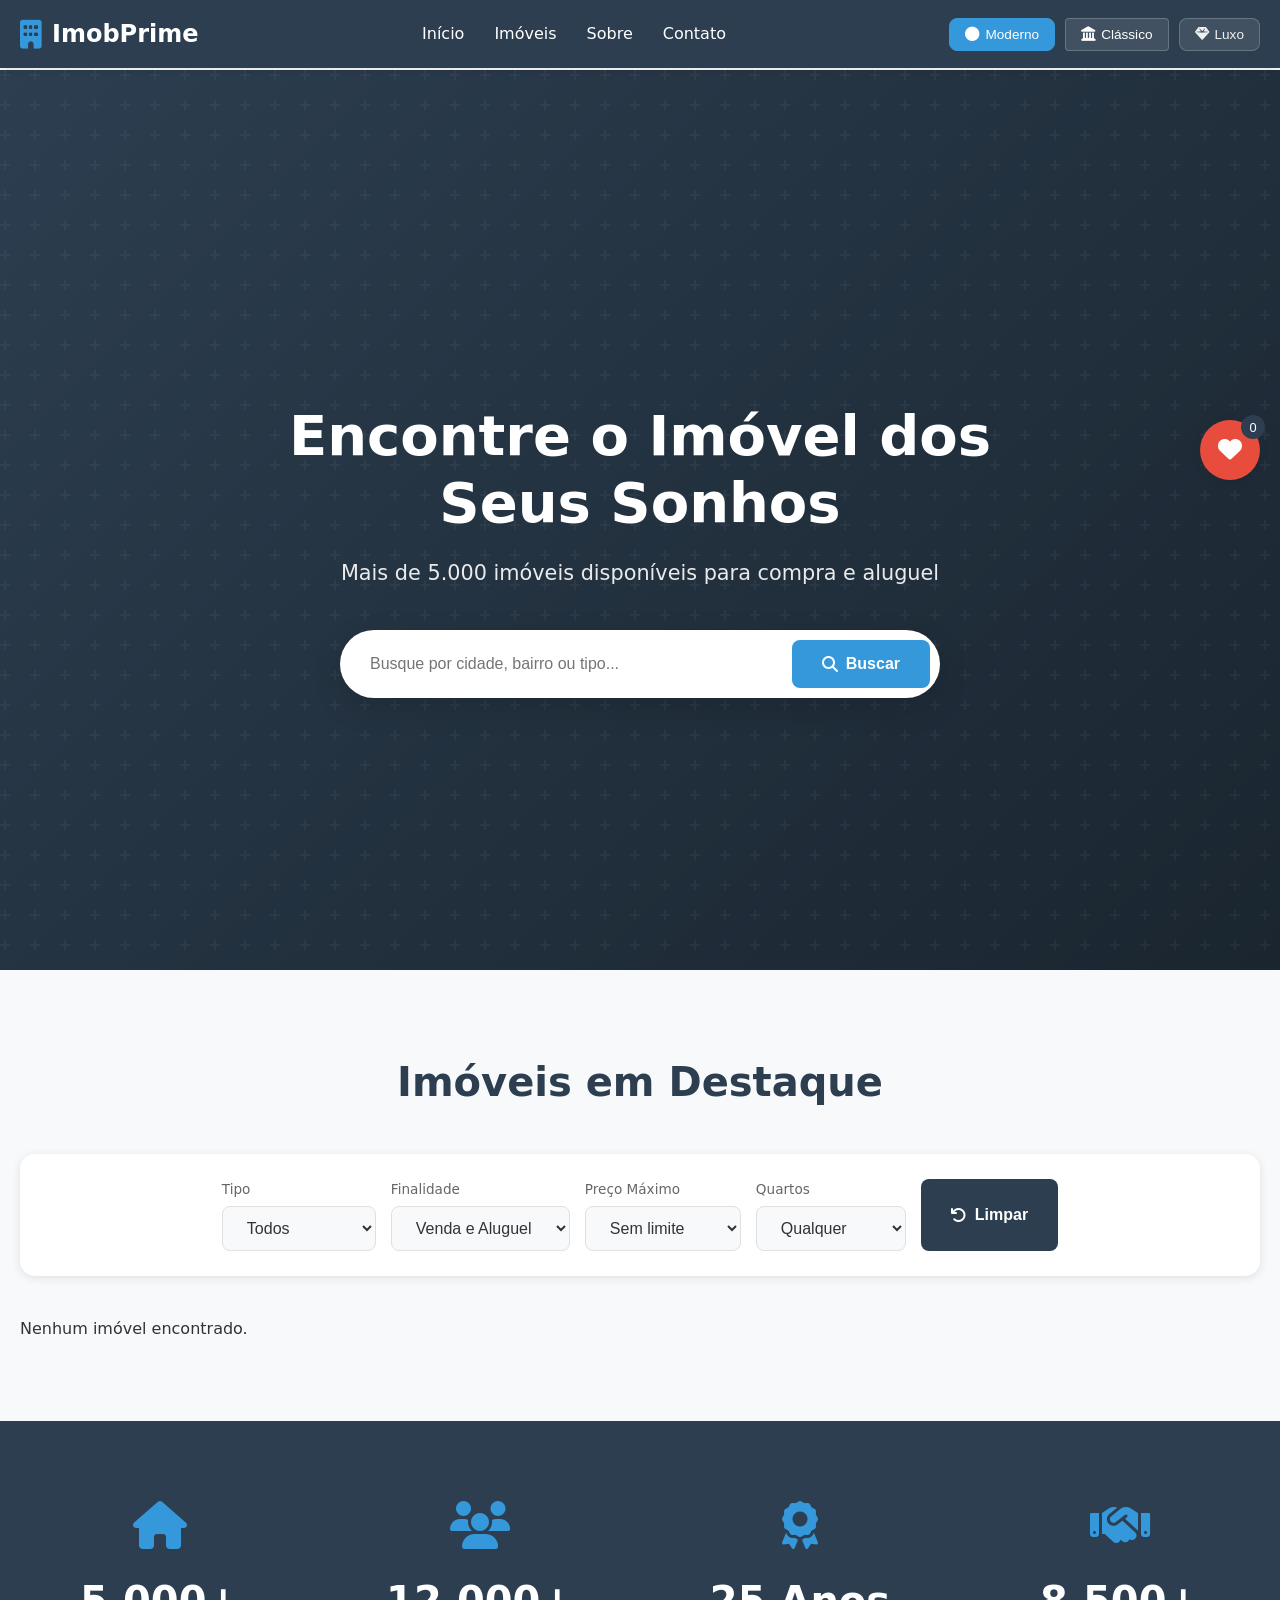
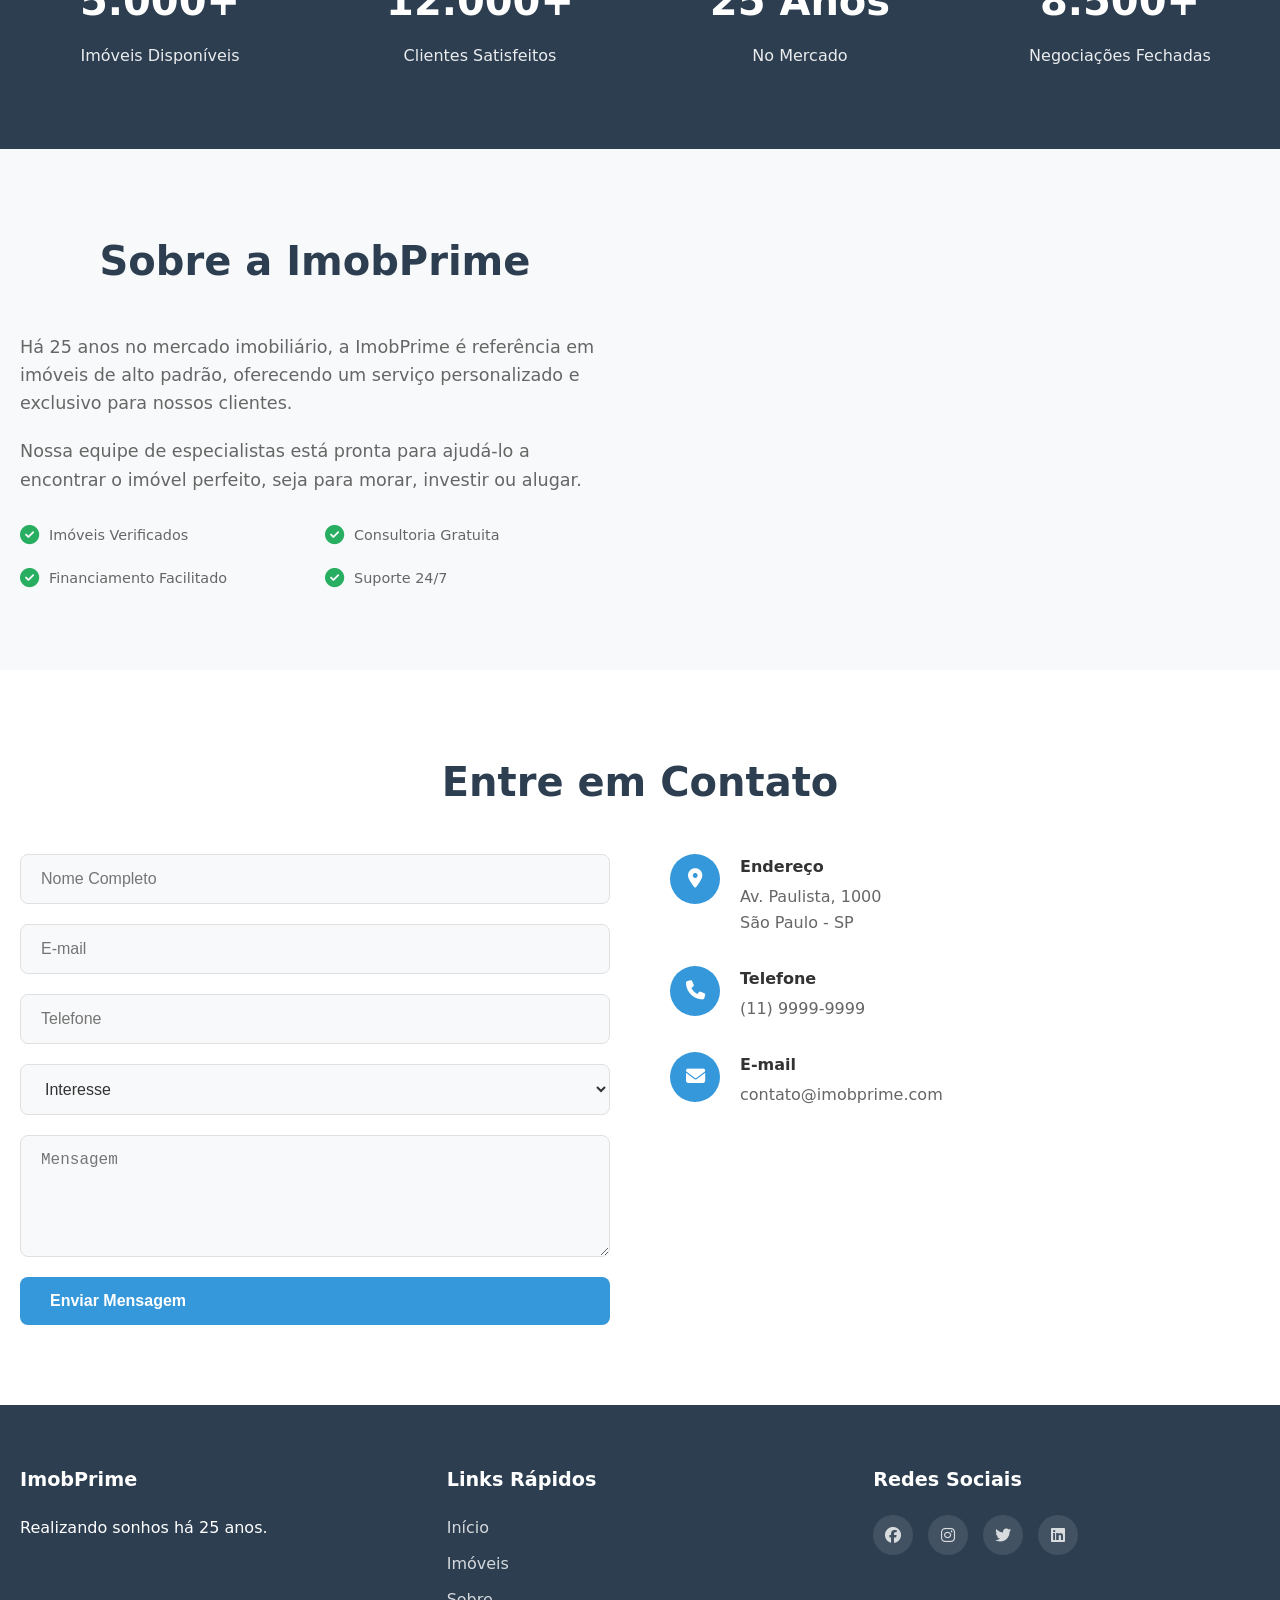
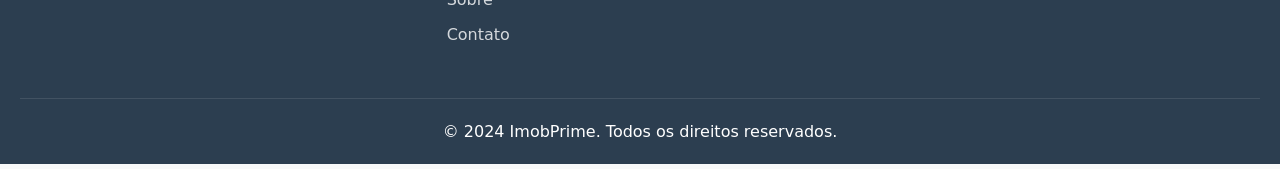
==== index.html @ 9fe20694 "Site imobiliário completo - 3 temas, filtros, favoritos, comparação" ====
<!DOCTYPE html>
<html lang="pt-BR" data-theme="modern">
<head>
    <meta charset="UTF-8">
    <meta name="viewport" content="width=device-width, initial-scale=1.0">
    <title>ImobPrime - Imóveis de Alto Padrão</title>
    <link rel="stylesheet" href="css/styles.css">
<link rel="stylesheet" href="css/themes.css">
    <link href="https://cdnjs.cloudflare.com/ajax/libs/font-awesome/6.4.0/css/all.min.css" rel="stylesheet">
</head>
<body>
    <header class="header">
        <div class="container header-content">
            <a href="#" class="logo">
                <i class="fas fa-building"></i>
                <span>ImobPrime</span>
            </a>
            <nav class="nav-menu">
                <a href="#home">Início</a>
                <a href="#imoveis">Imóveis</a>
                <a href="#sobre">Sobre</a>
                <a href="#contato">Contato</a>
            </nav>
            <div class="theme-switcher">
                <button class="theme-btn" data-theme="modern" title="Moderno">
                    <i class="fas fa-circle"></i> Moderno
                </button>
                <button class="theme-btn" data-theme="classic" title="Clássico">
                    <i class="fas fa-landmark"></i> Clássico
                </button>
                <button class="theme-btn" data-theme="luxury" title="Luxo">
                    <i class="fas fa-gem"></i> Luxo
                </button>
            </div>
        </div>
    </header>

    <section class="hero" id="home">
        <div class="hero-overlay"></div>
        <div class="hero-content">
            <h1 class="hero-title">Encontre o Imóvel dos Seus Sonhos</h1>
            <p class="hero-subtitle">Mais de 5.000 imóveis disponíveis para compra e aluguel</p>
            <div class="search-box">
                <input type="text" id="searchInput" placeholder="Busque por cidade, bairro ou tipo...">
                <button class="btn btn-primary" id="searchBtn">
                    <i class="fas fa-search"></i> Buscar
                </button>
            </div>
        </div>
    </section>

    <section class="filters" id="imoveis">
        <div class="container">
            <h2 class="section-title">Imóveis em Destaque</h2>
            <div class="filter-bar">
                <div class="filter-group">
                    <label>Tipo</label>
                    <select id="filterType">
                        <option value="all">Todos</option>
                        <option value="apartamento">Apartamento</option>
                        <option value="casa">Casa</option>
                        <option value="terreno">Terreno</option>
                        <option value="comercial">Comercial</option>
                    </select>
                </div>
                <div class="filter-group">
                    <label>Finalidade</label>
                    <select id="filterPurpose">
                        <option value="all">Venda e Aluguel</option>
                        <option value="venda">Venda</option>
                        <option value="aluguel">Aluguel</option>
                    </select>
                </div>
                <div class="filter-group">
                    <label>Preço Máximo</label>
                    <select id="filterPrice">
                        <option value="all">Sem limite</option>
                        <option value="500000">R$ 500 mil</option>
                        <option value="1000000">R$ 1 milhão</option>
                        <option value="2000000">R$ 2 milhões</option>
                        <option value="5000000">R$ 5 milhões</option>
                    </select>
                </div>
                <div class="filter-group">
                    <label>Quartos</label>
                    <select id="filterRooms">
                        <option value="all">Qualquer</option>
                        <option value="1">1+</option>
                        <option value="2">2+</option>
                        <option value="3">3+</option>
                        <option value="4">4+</option>
                    </select>
                </div>
                <button class="btn btn-secondary" id="resetFilters">
                    <i class="fas fa-undo"></i> Limpar
                </button>
            </div>

            <div class="property-grid" id="propertyGrid">
            </div>
        </div>
    </section>

    <section class="stats">
        <div class="container">
            <div class="stats-grid">
                <div class="stat-item">
                    <i class="fas fa-home"></i>
                    <h3>5.000+</h3>
                    <p>Imóveis Disponíveis</p>
                </div>
                <div class="stat-item">
                    <i class="fas fa-users"></i>
                    <h3>12.000+</h3>
                    <p>Clientes Satisfeitos</p>
                </div>
                <div class="stat-item">
                    <i class="fas fa-award"></i>
                    <h3>25 Anos</h3>
                    <p>No Mercado</p>
                </div>
                <div class="stat-item">
                    <i class="fas fa-handshake"></i>
                    <h3>8.500+</h3>
                    <p>Negociações Fechadas</p>
                </div>
            </div>
        </div>
    </section>

    <section class="about" id="sobre">
        <div class="container about-content">
            <div class="about-text">
                <h2 class="section-title">Sobre a ImobPrime</h2>
                <p>Há 25 anos no mercado imobiliário, a ImobPrime é referência em imóveis de alto padrão, oferecendo um serviço personalizado e exclusivo para nossos clientes.</p>
                <p>Nossa equipe de especialistas está pronta para ajudá-lo a encontrar o imóvel perfeito, seja para morar, investir ou alugar.</p>
                <div class="features">
                    <div class="feature">
                        <i class="fas fa-check-circle"></i>
                        <span>Imóveis Verificados</span>
                    </div>
                    <div class="feature">
                        <i class="fas fa-check-circle"></i>
                        <span>Consultoria Gratuita</span>
                    </div>
                    <div class="feature">
                        <i class="fas fa-check-circle"></i>
                        <span>Financiamento Facilitado</span>
                    </div>
                    <div class="feature">
                        <i class="fas fa-check-circle"></i>
                        <span>Suporte 24/7</span>
                    </div>
                </div>
            </div>
        </div>
    </section>

    <section class="contact" id="contato">
        <div class="container">
            <h2 class="section-title">Entre em Contato</h2>
            <div class="contact-grid">
                <form class="contact-form" id="contactForm">
                    <input type="text" placeholder="Nome Completo" required>
                    <input type="email" placeholder="E-mail" required>
                    <input type="tel" placeholder="Telefone" required>
                    <select required>
                        <option value="">Interesse</option>
                        <option value="comprar">Comprar</option>
                        <option value="alugar">Alugar</option>
                        <option value="vender">Vender</option>
                    </select>
                    <textarea placeholder="Mensagem" rows="5" required></textarea>
                    <button type="submit" class="btn btn-primary">Enviar Mensagem</button>
                </form>
                <div class="contact-info">
                    <div class="info-item">
                        <i class="fas fa-map-marker-alt"></i>
                        <div>
                            <h4>Endereço</h4>
                            <p>Av. Paulista, 1000<br>São Paulo - SP</p>
                        </div>
                    </div>
                    <div class="info-item">
                        <i class="fas fa-phone"></i>
                        <div>
                            <h4>Telefone</h4>
                            <p>(11) 9999-9999</p>
                        </div>
                    </div>
                    <div class="info-item">
                        <i class="fas fa-envelope"></i>
                        <div>
                            <h4>E-mail</h4>
                            <p>contato@imobprime.com</p>
                        </div>
                    </div>
                </div>
            </div>
        </div>
    </section>

    <footer class="footer">
        <div class="container">
            <div class="footer-grid">
                <div>
                    <h4>ImobPrime</h4>
                    <p>Realizando sonhos há 25 anos.</p>
                </div>
                <div>
                    <h4>Links Rápidos</h4>
                    <a href="#home">Início</a>
                    <a href="#imoveis">Imóveis</a>
                    <a href="#sobre">Sobre</a>
                    <a href="#contato">Contato</a>
                </div>
                <div>
                    <h4>Redes Sociais</h4>
                    <div class="social-icons">
                        <a href="#"><i class="fab fa-facebook"></i></a>
                        <a href="#"><i class="fab fa-instagram"></i></a>
                        <a href="#"><i class="fab fa-twitter"></i></a>
                        <a href="#"><i class="fab fa-linkedin"></i></a>
                    </div>
                </div>
            </div>
            <div class="footer-bottom">
                <p>&copy; 2024 ImobPrime. Todos os direitos reservados.</p>
            </div>
        </div>
    </footer>

    <div class="modal" id="propertyModal">
        <div class="modal-content">
            <span class="modal-close">&times;</span>
            <div class="modal-body" id="modalBody">
            </div>
        </div>
    </div>

    <div class="favorites-panel" id="favoritesPanel">
        <button class="favorites-toggle" id="favoritesToggle">
            <i class="fas fa-heart"></i>
            <span class="favorites-count" id="favoritesCount">0</span>
        </button>
        <div class="favorites-list" id="favoritesList"></div>
    </div>

    <button class="compare-btn" id="compareBtn">
        <i class="fas fa-balance-scale"></i>
        Comparar (<span id="compareCount">0</span>)
    </button>

<script src="js/main.js"></script>
</body>
</html>
---- css/styles.css ----
:root {
    --primary: #2c3e50;
    --primary-light: #34495e;
    --primary-dark: #1a252f;
    --secondary: #3498db;
    --secondary-light: #5dade2;
    --accent: #e74c3c;
    --success: #27ae60;
    --warning: #f39c12;
    --text: #333;
    --text-light: #666;
    --text-white: #fff;
    --bg: #f8f9fa;
    --bg-card: #fff;
    --bg-header: #2c3e50;
    --shadow: 0 2px 10px rgba(0,0,0,0.1);
    --shadow-hover: 0 10px 30px rgba(0,0,0,0.15);
    --radius: 8px;
    --radius-lg: 15px;
    --font-main: 'Segoe UI', system-ui, sans-serif;
    --font-heading: 'Georgia', serif;
    --border: 1px solid #e0e0e0;
    --transition: all 0.3s ease;
}

[data-theme="modern"] {
    --primary: #2c3e50;
    --secondary: #3498db;
    --accent: #e74c3c;
    --bg: #f8f9fa;
    --bg-card: #fff;
    --bg-header: #2c3e50;
    --font-main: 'Segoe UI', system-ui, sans-serif;
    --shadow: 0 2px 10px rgba(0,0,0,0.1);
}

[data-theme="classic"] {
    --primary: #8b4513;
    --primary-light: #a0522d;
    --primary-dark: #5c2e0a;
    --secondary: #daa520;
    --secondary-light: #f4d03f;
    --accent: #228b22;
    --bg: #faf8f5;
    --bg-card: #fffef9;
    --bg-header: linear-gradient(135deg, #5c2e0a 0%, #8b4513 50%, #a0522d 100%);
    --font-heading: 'Playfair Display', Georgia, serif;
    --font-main: 'Lora', serif;
    --shadow: 0 4px 15px rgba(139, 69, 19, 0.15);
    --radius: 4px;
}

[data-theme="luxury"] {
    --primary: #1a1a2e;
    --primary-light: #16213e;
    --primary-dark: #0f0f1a;
    --secondary: #c9a227;
    --secondary-light: #d4af37;
    --accent: #e94560;
    --success: #00d9ff;
    --bg: #0a0a0f;
    --bg-card: linear-gradient(145deg, #1a1a2e 0%, #16213e 100%);
    --bg-header: linear-gradient(135deg, #0f0f1a 0%, #1a1a2e 100%);
    --font-main: 'Montserrat', sans-serif;
    --shadow: 0 10px 40px rgba(201, 162, 39, 0.1);
    --shadow-hover: 0 20px 60px rgba(201, 162, 39, 0.2);
    --border: 1px solid rgba(201, 162, 39, 0.2);
}

*, *::before, *::after {
    margin: 0;
    padding: 0;
    box-sizing: border-box;
}

body {
    font-family: var(--font-main);
    background: var(--bg);
    color: var(--text);
    line-height: 1.6;
}

.container {
    max-width: 1400px;
    margin: 0 auto;
    padding: 0 20px;
}

.header {
    background: var(--bg-header);
    padding: 15px 0;
    position: fixed;
    width: 100%;
    top: 0;
    z-index: 1000;
    box-shadow: var(--shadow);
}

[data-theme="modern"] .header {
    background: var(--bg-header);
}

[data-theme="classic"] .header {
    background: var(--bg-header);
}

[data-theme="luxury"] .header {
    background: var(--bg-header);
    border-bottom: 1px solid rgba(201, 162, 39, 0.3);
}

.header-content {
    display: flex;
    justify-content: space-between;
    align-items: center;
    flex-wrap: wrap;
    gap: 15px;
}

.logo {
    display: flex;
    align-items: center;
    gap: 10px;
    font-size: 1.5rem;
    font-weight: 700;
    color: var(--text-white);
    text-decoration: none;
}

.logo i {
    font-size: 1.8rem;
    color: var(--secondary);
}

.nav-menu {
    display: flex;
    gap: 30px;
}

.nav-menu a {
    color: var(--text-white);
    text-decoration: none;
    font-weight: 500;
    transition: var(--transition);
    position: relative;
}

.nav-menu a:hover {
    color: var(--secondary);
}

.nav-menu a::after {
    content: '';
    position: absolute;
    bottom: -5px;
    left: 0;
    width: 0;
    height: 2px;
    background: var(--secondary);
    transition: var(--transition);
}

.nav-menu a:hover::after {
    width: 100%;
}

.theme-switcher {
    display: flex;
    gap: 10px;
}

.theme-btn {
    background: rgba(255,255,255,0.1);
    border: 1px solid rgba(255,255,255,0.2);
    color: var(--text-white);
    padding: 8px 15px;
    border-radius: var(--radius);
    cursor: pointer;
    font-size: 0.85rem;
    transition: var(--transition);
    display: flex;
    align-items: center;
    gap: 6px;
}

.theme-btn:hover,
.theme-btn.active {
    background: var(--secondary);
    border-color: var(--secondary);
}

.theme-btn i {
    font-size: 0.9rem;
}

.hero {
    min-height: 100vh;
    background: linear-gradient(135deg, var(--primary) 0%, var(--primary-dark) 100%);
    display: flex;
    align-items: center;
    justify-content: center;
    position: relative;
    padding: 120px 20px 60px;
    margin-top: 70px;
}

[data-theme="modern"] .hero {
    background: linear-gradient(135deg, #2c3e50 0%, #1a252f 100%);
}

[data-theme="classic"] .hero {
    background: linear-gradient(135deg, #5c2e0a 0%, #3d1f07 100%);
}

[data-theme="luxury"] .hero {
    background: linear-gradient(135deg, #0f0f1a 0%, #1a1a2e 50%, #16213e 100%);
    border-bottom: 1px solid rgba(201, 162, 39, 0.2);
}

.hero-overlay {
    position: absolute;
    top: 0;
    left: 0;
    width: 100%;
    height: 100%;
    opacity: 0.1;
    background-image: url("data:image/svg+xml,%3Csvg width='60' height='60' viewBox='0 0 60 60' xmlns='http://www.w3.org/2000/svg'%3E%3Cg fill='none' fill-rule='evenodd'%3E%3Cg fill='%23ffffff' fill-opacity='0.4'%3E%3Cpath d='M36 34v-4h-2v4h-4v2h4v4h2v-4h4v-2h-4zm0-30V0h-2v4h-4v2h4v4h2V6h4V4h-4zM6 34v-4H4v4H0v2h4v4h2v-4h4v-2H6zM6 4V0H4v4H0v2h4v4h2V6h4V4H6z'/%3E%3C/g%3E%3C/g%3E%3C/svg%3E");
}

.hero-content {
    text-align: center;
    position: relative;
    z-index: 1;
    max-width: 800px;
}

.hero-title {
    font-size: 3.5rem;
    font-weight: 700;
    color: var(--text-white);
    margin-bottom: 20px;
    line-height: 1.2;
}

.hero-subtitle {
    font-size: 1.3rem;
    color: rgba(255,255,255,0.9);
    margin-bottom: 40px;
}

.search-box {
    display: flex;
    gap: 10px;
    max-width: 600px;
    margin: 0 auto;
    background: var(--bg-card);
    padding: 10px;
    border-radius: 50px;
    box-shadow: var(--shadow-hover);
}

.search-box input {
    flex: 1;
    border: none;
    padding: 15px 20px;
    font-size: 1rem;
    border-radius: 50px;
    background: transparent;
    color: var(--text);
}

.search-box input:focus {
    outline: none;
}

.btn {
    padding: 15px 30px;
    border: none;
    border-radius: var(--radius);
    font-size: 1rem;
    font-weight: 600;
    cursor: pointer;
    transition: var(--transition);
    display: inline-flex;
    align-items: center;
    gap: 8px;
}

.btn-primary {
    background: var(--secondary);
    color: var(--text-white);
}

.btn-primary:hover {
    background: var(--secondary-light);
    transform: translateY(-2px);
}

.btn-secondary {
    background: var(--primary);
    color: var(--text-white);
}

.btn-secondary:hover {
    background: var(--primary-light);
}

.btn-favorite {
    background: rgba(0,0,0,0.3);
    color: white;
    border: none;
    padding: 10px;
    border-radius: 50%;
    cursor: pointer;
    transition: var(--transition);
}

.btn-favorite:hover {
    background: var(--accent);
}

.btn-favorite.active {
    background: var(--accent);
}

.filters {
    padding: 80px 0;
}

.section-title {
    font-size: 2.5rem;
    text-align: center;
    margin-bottom: 40px;
    color: var(--primary);
}

.filter-bar {
    display: flex;
    gap: 15px;
    flex-wrap: wrap;
    justify-content: center;
    margin-bottom: 40px;
    padding: 25px;
    background: var(--bg-card);
    border-radius: var(--radius-lg);
    box-shadow: var(--shadow);
}

.filter-group {
    display: flex;
    flex-direction: column;
    gap: 5px;
}

.filter-group label {
    font-size: 0.85rem;
    color: var(--text-light);
    font-weight: 500;
}

.filter-group select {
    padding: 12px 20px;
    border: var(--border);
    border-radius: var(--radius);
    font-size: 1rem;
    background: var(--bg);
    color: var(--text);
    cursor: pointer;
    min-width: 150px;
}

.filter-group select:focus {
    outline: none;
    border-color: var(--secondary);
}

.property-grid {
    display: grid;
    grid-template-columns: repeat(auto-fill, minmax(350px, 1fr));
    gap: 30px;
}

.property-card {
    background: var(--bg-card);
    border-radius: var(--radius-lg);
    overflow: hidden;
    box-shadow: var(--shadow);
    transition: var(--transition);
    cursor: pointer;
    position: relative;
}

.property-card:hover {
    transform: translateY(-5px);
    box-shadow: var(--shadow-hover);
}

.property-image {
    position: relative;
    height: 250px;
    overflow: hidden;
}

.property-image img {
    width: 100%;
    height: 100%;
    object-fit: cover;
    transition: var(--transition);
}

.property-card:hover .property-image img {
    transform: scale(1.1);
}

.property-badge {
    position: absolute;
    top: 15px;
    left: 15px;
    padding: 5px 15px;
    border-radius: 20px;
    font-size: 0.8rem;
    font-weight: 600;
    color: white;
}

.badge-sale {
    background: var(--success);
}

.badge-rent {
    background: var(--warning);
}

.badge-featured {
    background: var(--accent);
}

.property-actions {
    position: absolute;
    top: 15px;
    right: 15px;
    display: flex;
    gap: 10px;
}

.property-actions button {
    width: 40px;
    height: 40px;
    border-radius: 50%;
    border: none;
    background: rgba(255,255,255,0.9);
    color: var(--text);
    cursor: pointer;
    transition: var(--transition);
    display: flex;
    align-items: center;
    justify-content: center;
}

.property-actions button:hover {
    background: var(--secondary);
    color: white;
}

.property-actions button.favorited {
    background: var(--accent);
    color: white;
}

.property-actions button.comparing {
    background: var(--secondary);
    color: white;
}

.property-info {
    padding: 20px;
}

.property-price {
    font-size: 1.5rem;
    font-weight: 700;
    color: var(--secondary);
    margin-bottom: 10px;
}

.property-price small {
    font-size: 0.9rem;
    color: var(--text-light);
    font-weight: 400;
}

.property-title {
    font-size: 1.2rem;
    margin-bottom: 10px;
    color: var(--text);
}

.property-location {
    display: flex;
    align-items: center;
    gap: 8px;
    color: var(--text-light);
    font-size: 0.95rem;
    margin-bottom: 15px;
}

.property-location i {
    color: var(--accent);
}

.property-features {
    display: flex;
    gap: 20px;
    padding-top: 15px;
    border-top: var(--border);
}

.feature {
    display: flex;
    align-items: center;
    gap: 5px;
    font-size: 0.9rem;
    color: var(--text-light);
}

.feature i {
    color: var(--secondary);
}

.stats {
    padding: 80px 0;
    background: var(--primary);
    color: white;
}

[data-theme="luxury"] .stats {
    background: linear-gradient(135deg, #0f0f1a 0%, #1a1a2e 100%);
    border-top: 1px solid rgba(201, 162, 39, 0.2);
    border-bottom: 1px solid rgba(201, 162, 39, 0.2);
}

.stats-grid {
    display: grid;
    grid-template-columns: repeat(auto-fit, minmax(200px, 1fr));
    gap: 40px;
    text-align: center;
}

.stat-item i {
    font-size: 3rem;
    margin-bottom: 20px;
    color: var(--secondary);
}

.stat-item h3 {
    font-size: 2.5rem;
    margin-bottom: 10px;
}

.stat-item p {
    font-size: 1rem;
    opacity: 0.9;
}

.about {
    padding: 80px 0;
}

.about-content {
    display: grid;
    grid-template-columns: 1fr 1fr;
    gap: 60px;
    align-items: center;
}

.about-text p {
    margin-bottom: 20px;
    color: var(--text-light);
    font-size: 1.1rem;
}

.features {
    display: grid;
    grid-template-columns: 1fr 1fr;
    gap: 20px;
    margin-top: 30px;
}

.feature {
    display: flex;
    align-items: center;
    gap: 10px;
}

.feature i {
    color: var(--success);
    font-size: 1.2rem;
}

.contact {
    padding: 80px 0;
    background: var(--bg-card);
}

.contact-grid {
    display: grid;
    grid-template-columns: 1fr 1fr;
    gap: 60px;
}

.contact-form {
    display: flex;
    flex-direction: column;
    gap: 20px;
}

.contact-form input,
.contact-form select,
.contact-form textarea {
    padding: 15px 20px;
    border: var(--border);
    border-radius: var(--radius);
    font-size: 1rem;
    background: var(--bg);
    color: var(--text);
}

.contact-form input:focus,
.contact-form select:focus,
.contact-form textarea:focus {
    outline: none;
    border-color: var(--secondary);
}

.contact-form textarea {
    resize: vertical;
    min-height: 120px;
}

.contact-info {
    display: flex;
    flex-direction: column;
    gap: 30px;
}

.info-item {
    display: flex;
    gap: 20px;
}

.info-item i {
    width: 50px;
    height: 50px;
    background: var(--secondary);
    color: white;
    border-radius: 50%;
    display: flex;
    align-items: center;
    justify-content: center;
    font-size: 1.2rem;
}

.info-item h4 {
    margin-bottom: 5px;
    color: var(--text);
}

.info-item p {
    color: var(--text-light);
}

.footer {
    background: var(--primary);
    color: white;
    padding: 60px 0 20px;
}

[data-theme="luxury"] .footer {
    background: linear-gradient(135deg, #0f0f1a 0%, #1a1a2e 100%);
    border-top: 1px solid rgba(201, 162, 39, 0.2);
}

.footer-grid {
    display: grid;
    grid-template-columns: repeat(3, 1fr);
    gap: 40px;
    margin-bottom: 40px;
}

.footer-grid h4 {
    margin-bottom: 20px;
    font-size: 1.2rem;
}

.footer-grid a {
    display: block;
    color: rgba(255,255,255,0.8);
    text-decoration: none;
    margin-bottom: 10px;
    transition: var(--transition);
}

.footer-grid a:hover {
    color: var(--secondary);
}

.social-icons {
    display: flex;
    gap: 15px;
}

.social-icons a {
    width: 40px;
    height: 40px;
    background: rgba(255,255,255,0.1);
    border-radius: 50%;
    display: flex;
    align-items: center;
    justify-content: center;
    transition: var(--transition);
}

.social-icons a:hover {
    background: var(--secondary);
}

.footer-bottom {
    text-align: center;
    padding-top: 20px;
    border-top: 1px solid rgba(255,255,255,0.1);
}

.modal {
    display: none;
    position: fixed;
    top: 0;
    left: 0;
    width: 100%;
    height: 100%;
    background: rgba(0,0,0,0.8);
    z-index: 2000;
    overflow-y: auto;
    padding: 40px 20px;
}

.modal.active {
    display: flex;
    align-items: flex-start;
    justify-content: center;
}

.modal-content {
    background: var(--bg-card);
    border-radius: var(--radius-lg);
    max-width: 1000px;
    width: 100%;
    position: relative;
    margin: 40px auto;
}

.modal-close {
    position: absolute;
    top: 20px;
    right: 20px;
    width: 40px;
    height: 40px;
    background: var(--accent);
    color: white;
    border: none;
    border-radius: 50%;
    font-size: 1.5rem;
    cursor: pointer;
    z-index: 10;
    display: flex;
    align-items: center;
    justify-content: center;
}

.modal-close:hover {
    background: #c0392b;
}

.modal-body {
    padding: 0;
}

.modal-gallery {
    position: relative;
    height: 400px;
}

.modal-gallery img {
    width: 100%;
    height: 400px;
    object-fit: cover;
}

.gallery-nav {
    position: absolute;
    top: 50%;
    transform: translateY(-50%);
    width: 50px;
    height: 50px;
    background: rgba(255,255,255,0.9);
    border: none;
    border-radius: 50%;
    font-size: 1.5rem;
    cursor: pointer;
    transition: var(--transition);
}

.gallery-nav:hover {
    background: var(--secondary);
    color: white;
}

.gallery-nav.prev {
    left: 20px;
}

.gallery-nav.next {
    right: 20px;
}

.gallery-dots {
    position: absolute;
    bottom: 20px;
    left: 50%;
    transform: translateX(-50%);
    display: flex;
    gap: 10px;
}

.gallery-dot {
    width: 12px;
    height: 12px;
    border-radius: 50%;
    background: rgba(255,255,255,0.5);
    border: none;
    cursor: pointer;
    transition: var(--transition);
}

.gallery-dot.active {
    background: var(--secondary);
}

.modal-details {
    padding: 30px;
}

.modal-details h2 {
    font-size: 2rem;
    margin-bottom: 10px;
    color: var(--text);
}

.modal-price {
    font-size: 2rem;
    color: var(--secondary);
    font-weight: 700;
    margin-bottom: 20px;
}

.modal-description {
    color: var(--text-light);
    margin-bottom: 30px;
    line-height: 1.8;
}

.modal-specs {
    display: grid;
    grid-template-columns: repeat(auto-fit, minmax(150px, 1fr));
    gap: 20px;
    padding: 20px;
    background: var(--bg);
    border-radius: var(--radius);
    margin-bottom: 30px;
}

.spec-item {
    text-align: center;
}

.spec-item i {
    font-size: 1.5rem;
    color: var(--secondary);
    margin-bottom: 10px;
}

.spec-item span {
    display: block;
    font-size: 0.9rem;
    color: var(--text-light);
}

.spec-item strong {
    font-size: 1.2rem;
    color: var(--text);
}

.modal-features {
    margin-bottom: 30px;
}

.modal-features h3 {
    margin-bottom: 15px;
    color: var(--text);
}

.features-list {
    display: grid;
    grid-template-columns: repeat(2, 1fr);
    gap: 10px;
}

.features-list li {
    display: flex;
    align-items: center;
    gap: 10px;
    color: var(--text-light);
}

.features-list i {
    color: var(--success);
}

.modal-actions {
    display: flex;
    gap: 15px;
}

.modal-actions .btn {
    flex: 1;
    justify-content: center;
}

.favorites-panel {
    position: fixed;
    right: 20px;
    top: 50%;
    transform: translateY(-50%);
    z-index: 1000;
}

.favorites-toggle {
    width: 60px;
    height: 60px;
    background: var(--accent);
    color: white;
    border: none;
    border-radius: 50%;
    font-size: 1.5rem;
    cursor: pointer;
    box-shadow: var(--shadow);
    position: relative;
    transition: var(--transition);
}

.favorites-toggle:hover {
    transform: scale(1.1);
}

.favorites-count {
    position: absolute;
    top: -5px;
    right: -5px;
    width: 24px;
    height: 24px;
    background: var(--primary);
    border-radius: 50%;
    font-size: 0.8rem;
    display: flex;
    align-items: center;
    justify-content: center;
}

.favorites-list {
    position: absolute;
    right: 70px;
    top: 0;
    width: 300px;
    background: var(--bg-card);
    border-radius: var(--radius-lg);
    box-shadow: var(--shadow-hover);
    padding: 15px;
    display: none;
    max-height: 400px;
    overflow-y: auto;
}

.favorites-list.active {
    display: block;
}

.favorite-item {
    display: flex;
    gap: 10px;
    padding: 10px;
    border-bottom: var(--border);
    cursor: pointer;
    transition: var(--transition);
}

.favorite-item:hover {
    background: var(--bg);
}

.favorite-item img {
    width: 60px;
    height: 60px;
    object-fit: cover;
    border-radius: var(--radius);
}

.favorite-item-info h4 {
    font-size: 0.9rem;
    margin-bottom: 5px;
}

.favorite-item-info p {
    font-size: 0.85rem;
    color: var(--secondary);
    font-weight: 600;
}

.compare-btn {
    position: fixed;
    left: 20px;
    bottom: 20px;
    background: var(--secondary);
    color: white;
    border: none;
    padding: 15px 25px;
    border-radius: 50px;
    font-size: 1rem;
    cursor: pointer;
    box-shadow: var(--shadow);
    display: none;
    align-items: center;
    gap: 10px;
    z-index: 1000;
    transition: var(--transition);
}

.compare-btn.active {
    display: flex;
}

.compare-btn:hover {
    transform: translateY(-3px);
}

.compare-modal {
    display: none;
}

.compare-modal.active {
    display: flex;
    position: fixed;
    top: 0;
    left: 0;
    width: 100%;
    height: 100%;
    background: rgba(0,0,0,0.9);
    z-index: 2000;
    align-items: center;
    justify-content: center;
    padding: 40px;
}

.compare-content {
    background: var(--bg-card);
    border-radius: var(--radius-lg);
    max-width: 1200px;
    width: 100%;
    max-height: 90vh;
    overflow-y: auto;
    padding: 30px;
}

.compare-grid {
    display: grid;
    grid-template-columns: repeat(auto-fit, minmax(300px, 1fr));
    gap: 20px;
    margin-bottom: 30px;
}

.compare-item {
    background: var(--bg);
    padding: 20px;
    border-radius: var(--radius);
}

.compare-item img {
    width: 100%;
    height: 150px;
    object-fit: cover;
    border-radius: var(--radius);
    margin-bottom: 15px;
}

.compare-item h4 {
    margin-bottom: 10px;
}

.compare-item p {
    color: var(--secondary);
    font-weight: 600;
}

.compare-actions {
    display: flex;
    gap: 15px;
    justify-content: center;
}

@media (max-width: 768px) {
    .header-content {
        flex-direction: column;
        gap: 15px;
    }

    .nav-menu {
        flex-wrap: wrap;
        justify-content: center;
    }

    .theme-switcher {
        flex-wrap: wrap;
        justify-content: center;
    }

    .hero-title {
        font-size: 2rem;
    }

    .search-box {
        flex-direction: column;
        border-radius: var(--radius);
    }

    .filter-bar {
        flex-direction: column;
    }

    .filter-group {
        width: 100%;
    }

    .filter-group select {
        width: 100%;
    }

    .property-grid {
        grid-template-columns: 1fr;
    }

    .about-content,
    .contact-grid,
    .footer-grid {
        grid-template-columns: 1fr;
    }

    .features,
    .features-list {
        grid-template-columns: 1fr;
    }

    .modal-gallery {
        height: 250px;
    }

    .modal-gallery img {
        height: 250px;
    }

    .favorites-panel {
        top: auto;
        bottom: 80px;
        transform: none;
    }

    .favorites-list {
        right: 0;
        bottom: 70px;
        top: auto;
    }
}
---- css/themes.css ----
/* ===========================================
   THEMES - Arquivo separado para temas
   Altere aqui para modificar cores e estilos dos temas
   =========================================== */

/* ================================
   TEMA MODERNO (Default)
   ================================ */
:root,
[data-theme="modern"] {
    --primary: #2c3e50;
    --primary-light: #34495e;
    --primary-dark: #1a252f;
    --secondary: #3498db;
    --secondary-light: #5dade2;
    --accent: #e74c3c;
    --success: #27ae60;
    --warning: #f39c12;
    --text: #333;
    --text-light: #666;
    --text-white: #fff;
    --bg: #f8f9fa;
    --bg-card: #fff;
    --bg-header: #2c3e50;
    --shadow: 0 2px 10px rgba(0,0,0,0.1);
    --shadow-hover: 0 10px 30px rgba(0,0,0,0.15);
    --radius: 8px;
    --radius-lg: 15px;
    --font-main: 'Segoe UI', system-ui, sans-serif;
    --font-heading: 'Georgia', serif;
    --border: 1px solid #e0e0e0;
    --transition: all 0.3s ease;
}

/* ================================
   TEMA CLÁSSICO
   Estilo tradicional com cores terrosas
   ================================ */
[data-theme="classic"] {
    --primary: #8b4513;
    --primary-light: #a0522d;
    --primary-dark: #5c2e0a;
    --secondary: #daa520;
    --secondary-light: #f4d03f;
    --accent: #228b22;
    --success: #228b22;
    --warning: #cd853f;
    --text: #3d3d3d;
    --text-light: #666;
    --text-white: #fff;
    --bg: #faf8f5;
    --bg-card: #fffef9;
    --bg-header: linear-gradient(135deg, #5c2e0a 0%, #8b4513 50%, #a0522d 100%);
    --shadow: 0 4px 15px rgba(139, 69, 19, 0.15);
    --shadow-hover: 0 8px 25px rgba(139, 69, 19, 0.2);
    --radius: 4px;
    --radius-lg: 8px;
    --font-main: 'Lora', serif;
    --font-heading: 'Playfair Display', Georgia, serif;
    --border: 1px solid #d4c4b0;
}

/* Header clássico */
[data-theme="classic"] .header {
    background: linear-gradient(135deg, #5c2e0a 0%, #8b4513 50%, #a0522d 100%);
}

/* Hero clássico */
[data-theme="classic"] .hero {
    background: linear-gradient(135deg, #5c2e0a 0%, #3d1f07 100%);
}

/* Footer clássico */
[data-theme="classic"] .footer {
    background: linear-gradient(135deg, #3d1f07 0%, #5c2e0a 100%);
}

/* ================================
   TEMA LUXO
   Design elegante e sofisticado
   ================================ */
[data-theme="luxury"] {
    --primary: #1a1a2e;
    --primary-light: #16213e;
    --primary-dark: #0f0f1a;
    --secondary: #c9a227;
    --secondary-light: #d4af37;
    --accent: #e94560;
    --success: #00d9ff;
    --warning: #eab308;
    --text: #e0e0e0;
    --text-light: #a0a0a0;
    --text-white: #f0f0f0;
    --bg: #0a0a0f;
    --bg-card: linear-gradient(145deg, #1a1a2e 0%, #16213e 100%);
    --bg-header: linear-gradient(135deg, #0f0f1a 0%, #1a1a2e 100%);
    --shadow: 0 10px 40px rgba(201, 162, 39, 0.1);
    --shadow-hover: 0 20px 60px rgba(201, 162, 39, 0.2);
    --radius: 8px;
    --radius-lg: 15px;
    --font-main: 'Montserrat', sans-serif;
    --font-heading: 'Playfair Display', serif;
    --border: 1px solid rgba(201, 162, 39, 0.2);
    --transition: all 0.3s ease;
}

/* Header luxo com borda dourada */
[data-theme="luxury"] .header {
    background: linear-gradient(135deg, #0f0f1a 0%, #1a1a2e 100%);
    border-bottom: 1px solid rgba(201, 162, 39, 0.3);
}

/* Hero luxo */
[data-theme="luxury"] .hero {
    background: linear-gradient(135deg, #0f0f1a 0%, #1a1a2e 50%, #16213e 100%);
    border-bottom: 1px solid rgba(201, 162, 39, 0.2);
}

/* Stats luxo */
[data-theme="luxury"] .stats {
    background: linear-gradient(135deg, #0f0f1a 0%, #1a1a2e 100%);
    border-top: 1px solid rgba(201, 162, 39, 0.2);
    border-bottom: 1px solid rgba(201, 162, 39, 0.2);
}

/* Footer luxo */
[data-theme="luxury"] .footer {
    background: linear-gradient(135deg, #0f0f1a 0%, #1a1a2e 100%);
    border-top: 1px solid rgba(201, 162, 39, 0.2);
}

/* Textos luxuosos */
[data-theme="luxury"] .property-price,
[data-theme="luxury"] .modal-price,
[data-theme="luxury"] .stat-item i {
    color: var(--secondary);
}

/* Cards luxuosos com brilho */
[data-theme="luxury"] .property-card {
    background: linear-gradient(145deg, #1a1a2e 0%, #16213e 100%);
    border: 1px solid rgba(201, 162, 39, 0.2);
}

[data-theme="luxury"] .property-card:hover {
    border-color: rgba(201, 162, 39, 0.5);
}

/* ===========================================
   COMO PERSONALIZAR OS TEMAS
   
   Para criar um novo tema:
   1. Copie o bloco [data-theme="luxury"]
   2. Renomeie para [data-theme="seu-tema"]
   3. Altere os valores das variáveis CSS
   
   Variáveis disponíveis:
   - --primary: Cor principal do site
   - --secondary: Cor secundária (botões, destaques)
   - --accent: Cor de destaque (ícones, favoritos)
   - --bg: Cor de fundo da página
   - --bg-card: Cor de fundo dos cards
   - --bg-header: Cor de fundo do cabeçalho
   - --text: Cor principal do texto
   - --text-light: Cor do texto secundário
   - --shadow: Sombra dos cards
   - --radius: Arredondamento dos cantos
   =========================================== */
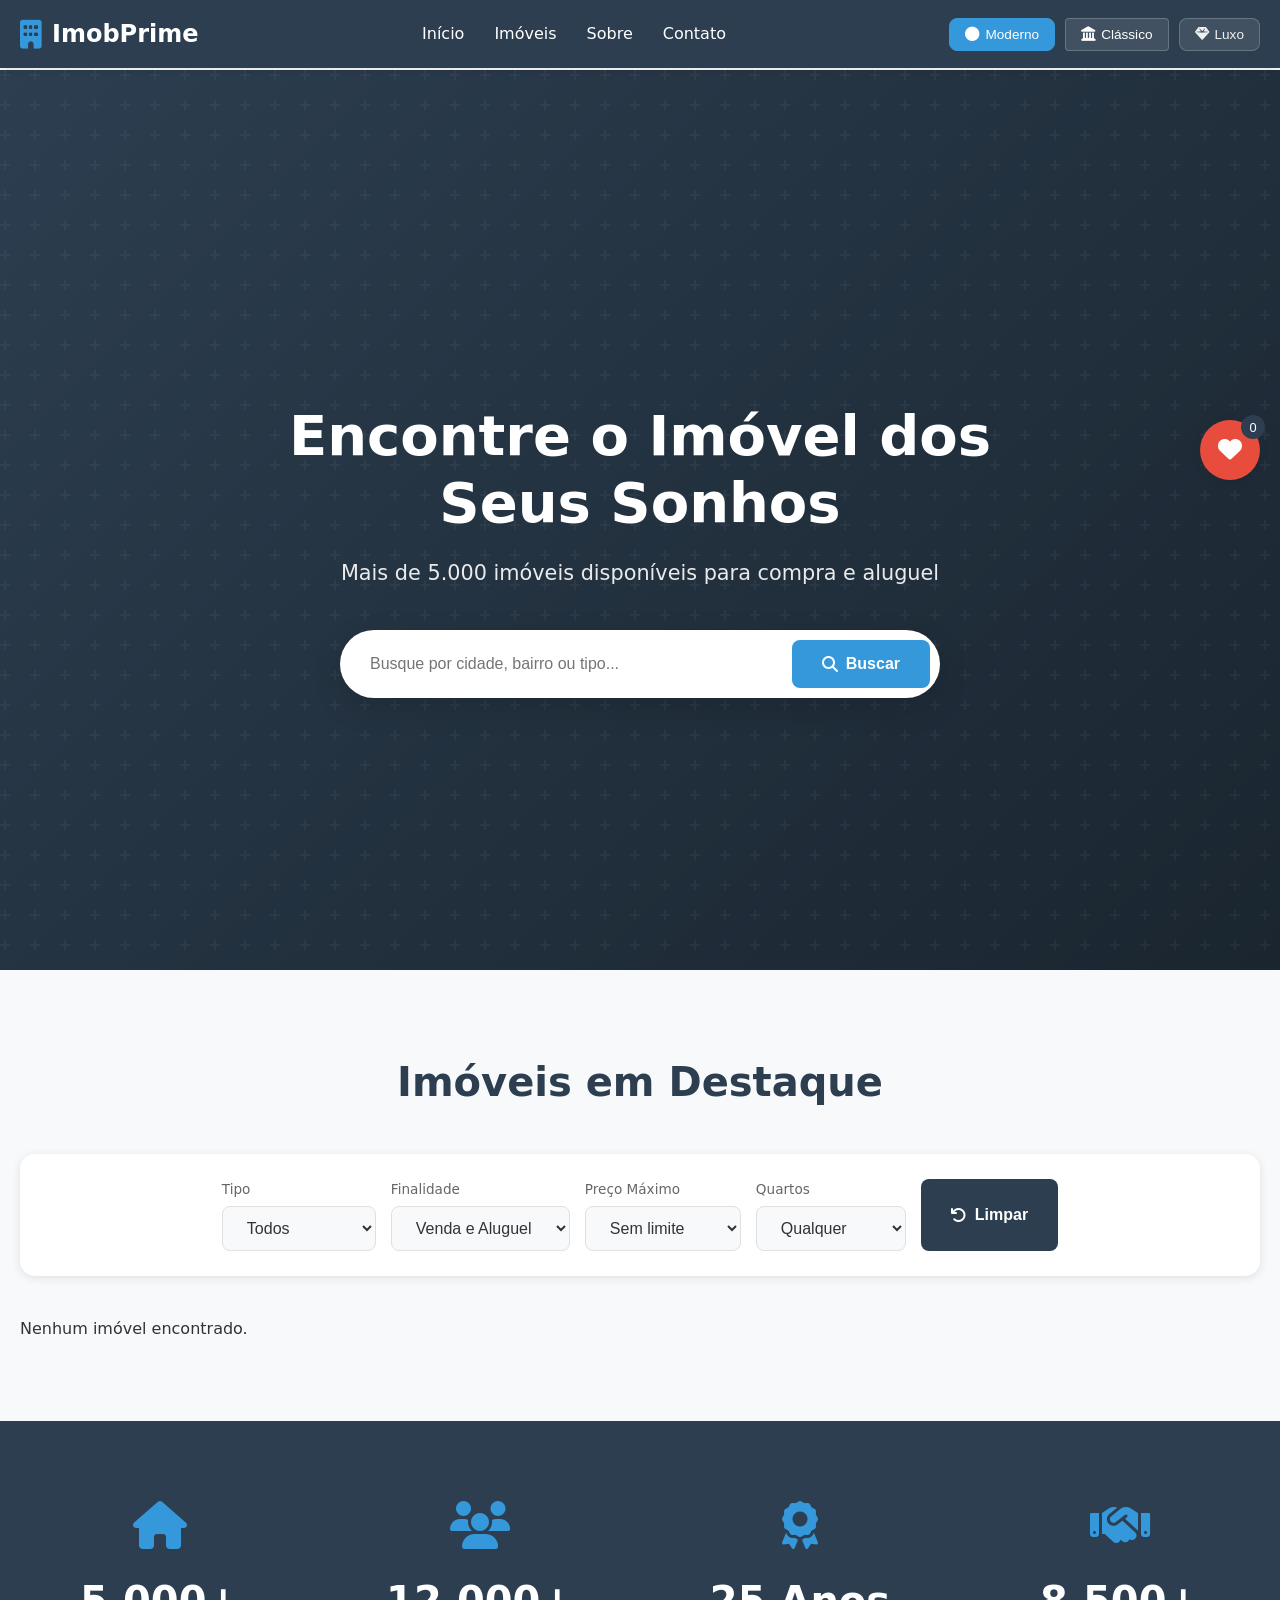
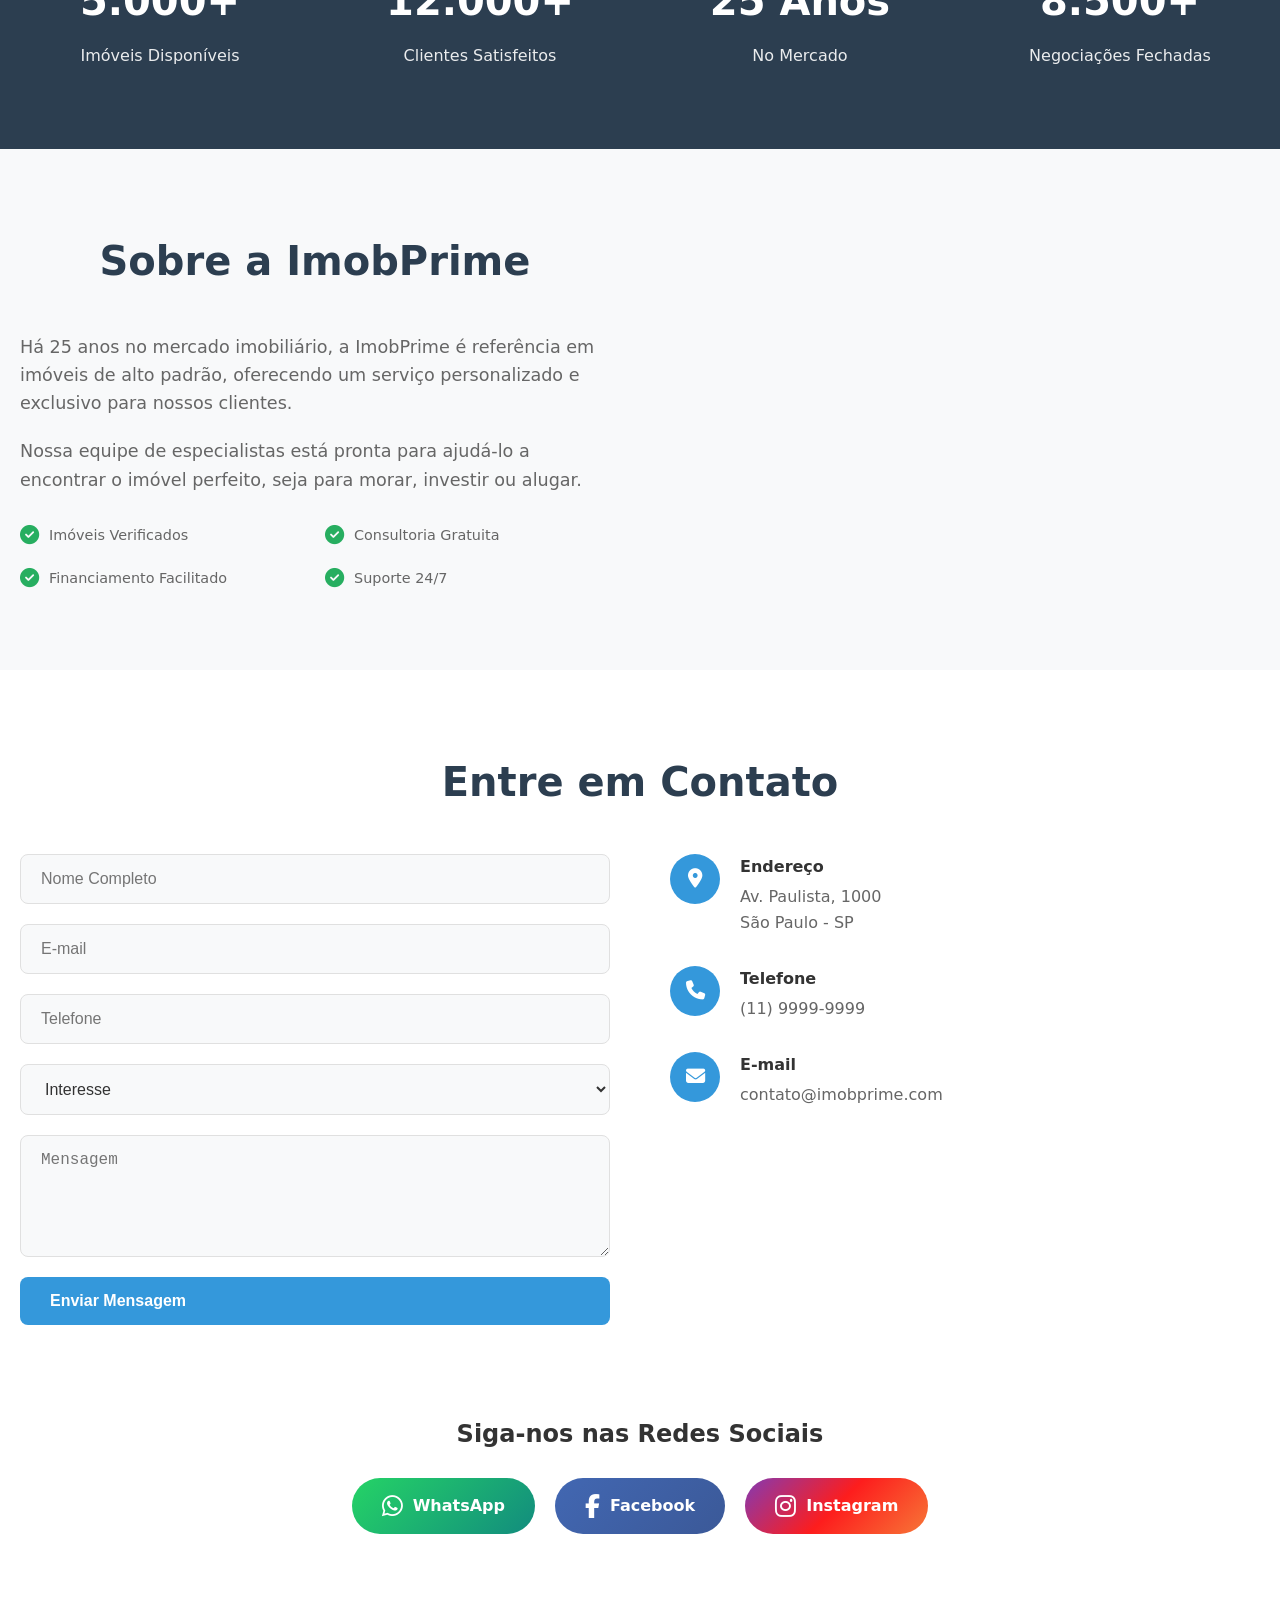
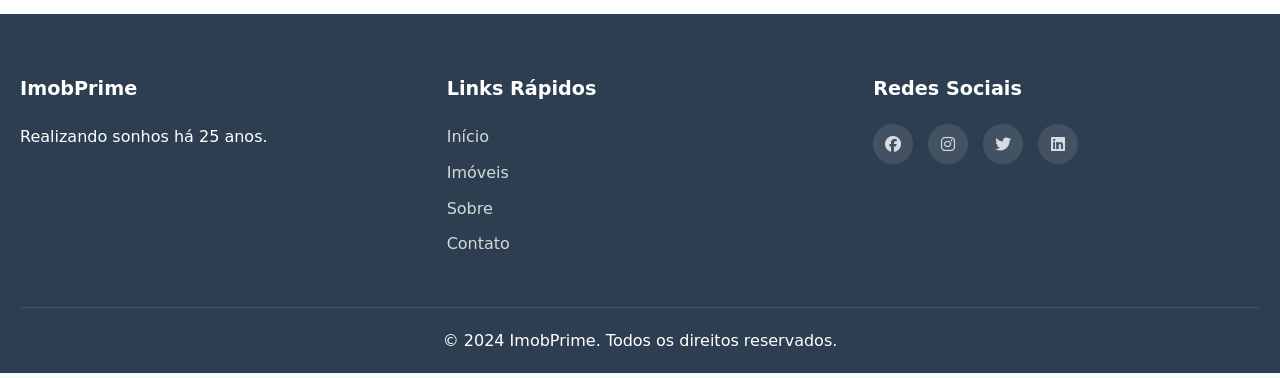
==== commit 097d72a6: "Adiciona 12 novos imóveis variados e botões de redes sociais" ====
--- a/index.html
+++ b/index.html
@@ -197,6 +197,23 @@
                     </div>
                 </div>
             </div>
+            <div class="social-contact">
+                <h3 class="social-contact-title">Siga-nos nas Redes Sociais</h3>
+                <div class="social-contact-buttons">
+                    <a href="https://wa.me/5511999999999" target="_blank" class="social-btn whatsapp" title="WhatsApp">
+                        <i class="fab fa-whatsapp"></i>
+                        <span>WhatsApp</span>
+                    </a>
+                    <a href="https://facebook.com/imobprime" target="_blank" class="social-btn facebook" title="Facebook">
+                        <i class="fab fa-facebook-f"></i>
+                        <span>Facebook</span>
+                    </a>
+                    <a href="https://instagram.com/imobprime" target="_blank" class="social-btn instagram" title="Instagram">
+                        <i class="fab fa-instagram"></i>
+                        <span>Instagram</span>
+                    </a>
+                </div>
+            </div>
         </div>
     </section>
 
--- a/css/styles.css
+++ b/css/styles.css
@@ -1115,6 +1115,72 @@
     justify-content: center;
 }
 
+.social-contact {
+    margin-top: 50px;
+    padding-top: 40px;
+    border-top: 1px solid var(--border);
+    text-align: center;
+}
+
+.social-contact-title {
+    font-size: 1.5rem;
+    margin-bottom: 25px;
+    color: var(--text);
+}
+
+.social-contact-buttons {
+    display: flex;
+    justify-content: center;
+    gap: 20px;
+    flex-wrap: wrap;
+}
+
+.social-btn {
+    display: flex;
+    align-items: center;
+    gap: 10px;
+    padding: 15px 30px;
+    border-radius: 50px;
+    color: white;
+    text-decoration: none;
+    font-weight: 600;
+    font-size: 1rem;
+    transition: var(--transition);
+}
+
+.social-btn i {
+    font-size: 1.5rem;
+}
+
+.social-btn:hover {
+    transform: translateY(-3px);
+    box-shadow: var(--shadow-hover);
+}
+
+.social-btn.whatsapp {
+    background: linear-gradient(135deg, #25D366 0%, #128C7E 100%);
+}
+
+.social-btn.whatsapp:hover {
+    background: linear-gradient(135deg, #128C7E 0%, #075E54 100%);
+}
+
+.social-btn.facebook {
+    background: linear-gradient(135deg, #4267B2 0%, #3B5998 100%);
+}
+
+.social-btn.facebook:hover {
+    background: linear-gradient(135deg, #3B5998 0%, #2D4373 100%);
+}
+
+.social-btn.instagram {
+    background: linear-gradient(135deg, #833AB4 0%, #FD1D1D 50%, #F77737 100%);
+}
+
+.social-btn.instagram:hover {
+    background: linear-gradient(135deg, #FD1D1D 0%, #833AB4 100%);
+}
+
 @media (max-width: 768px) {
     .header-content {
         flex-direction: column;
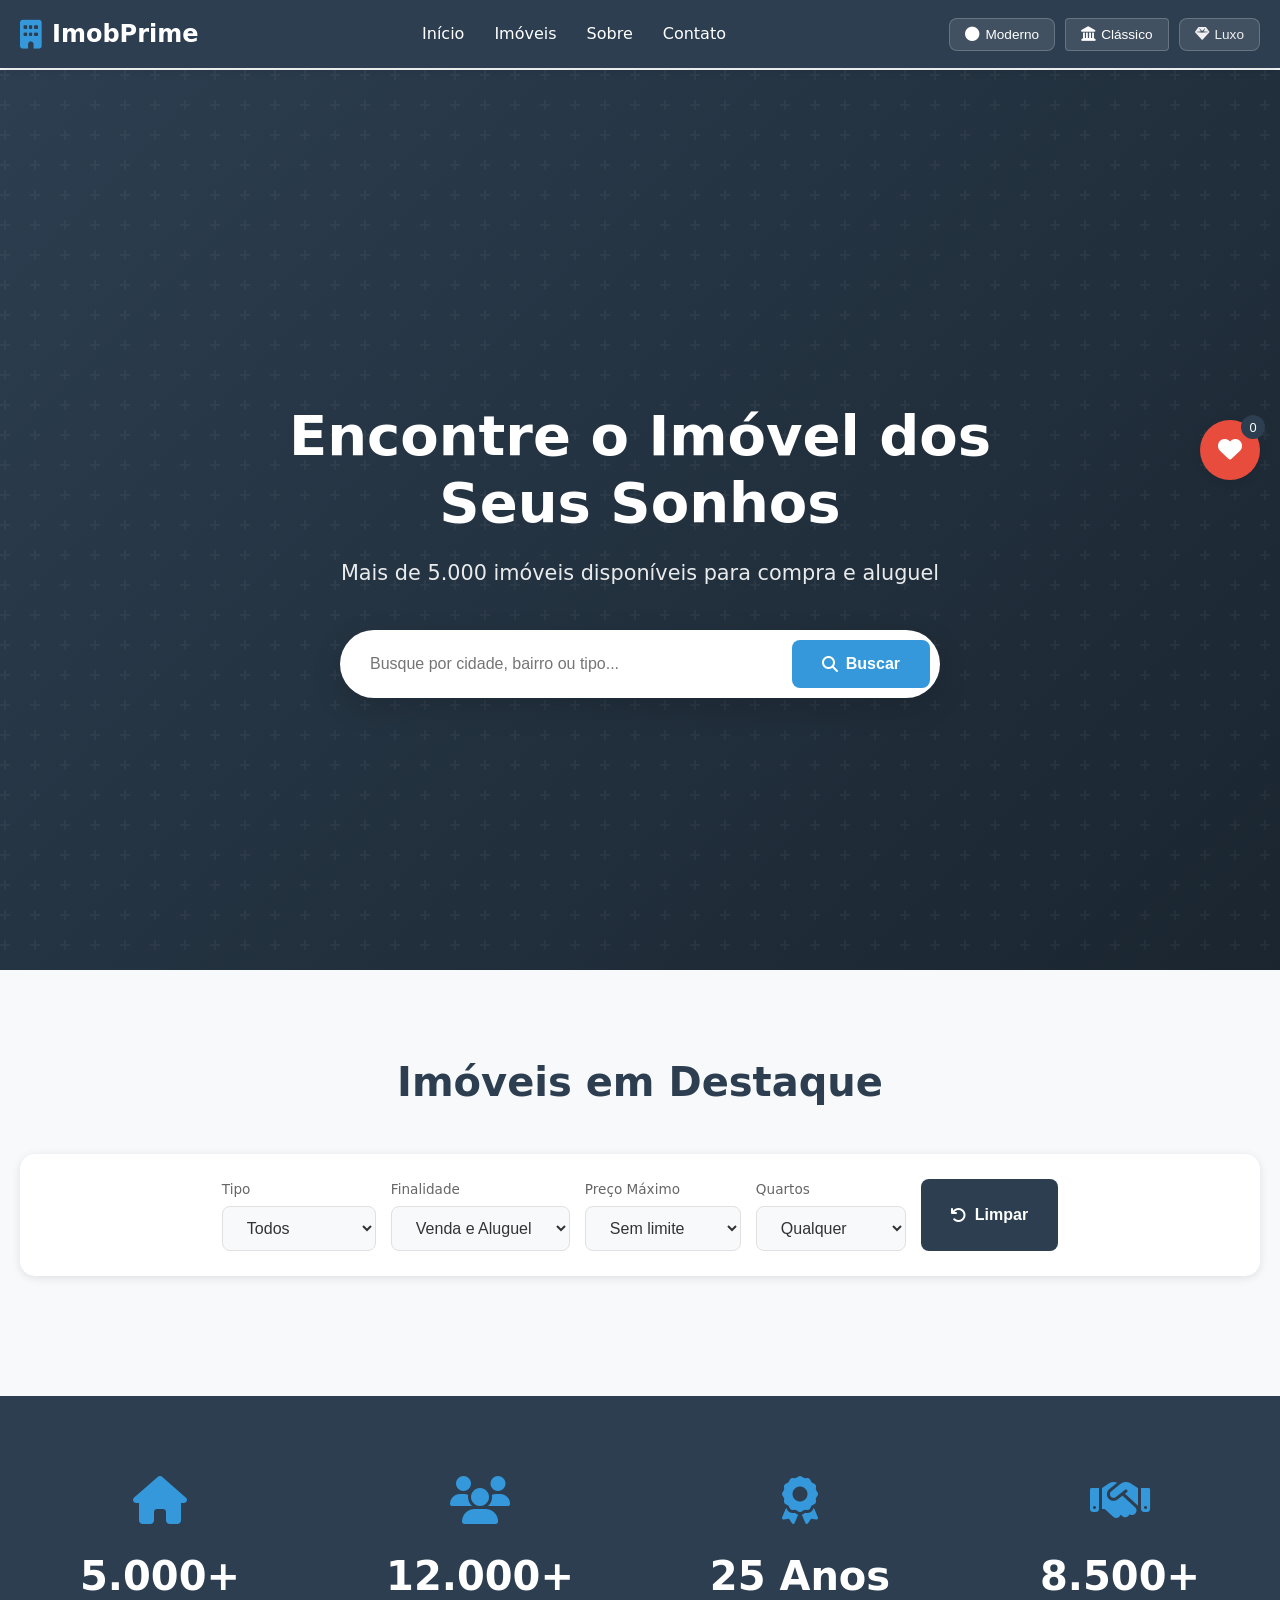
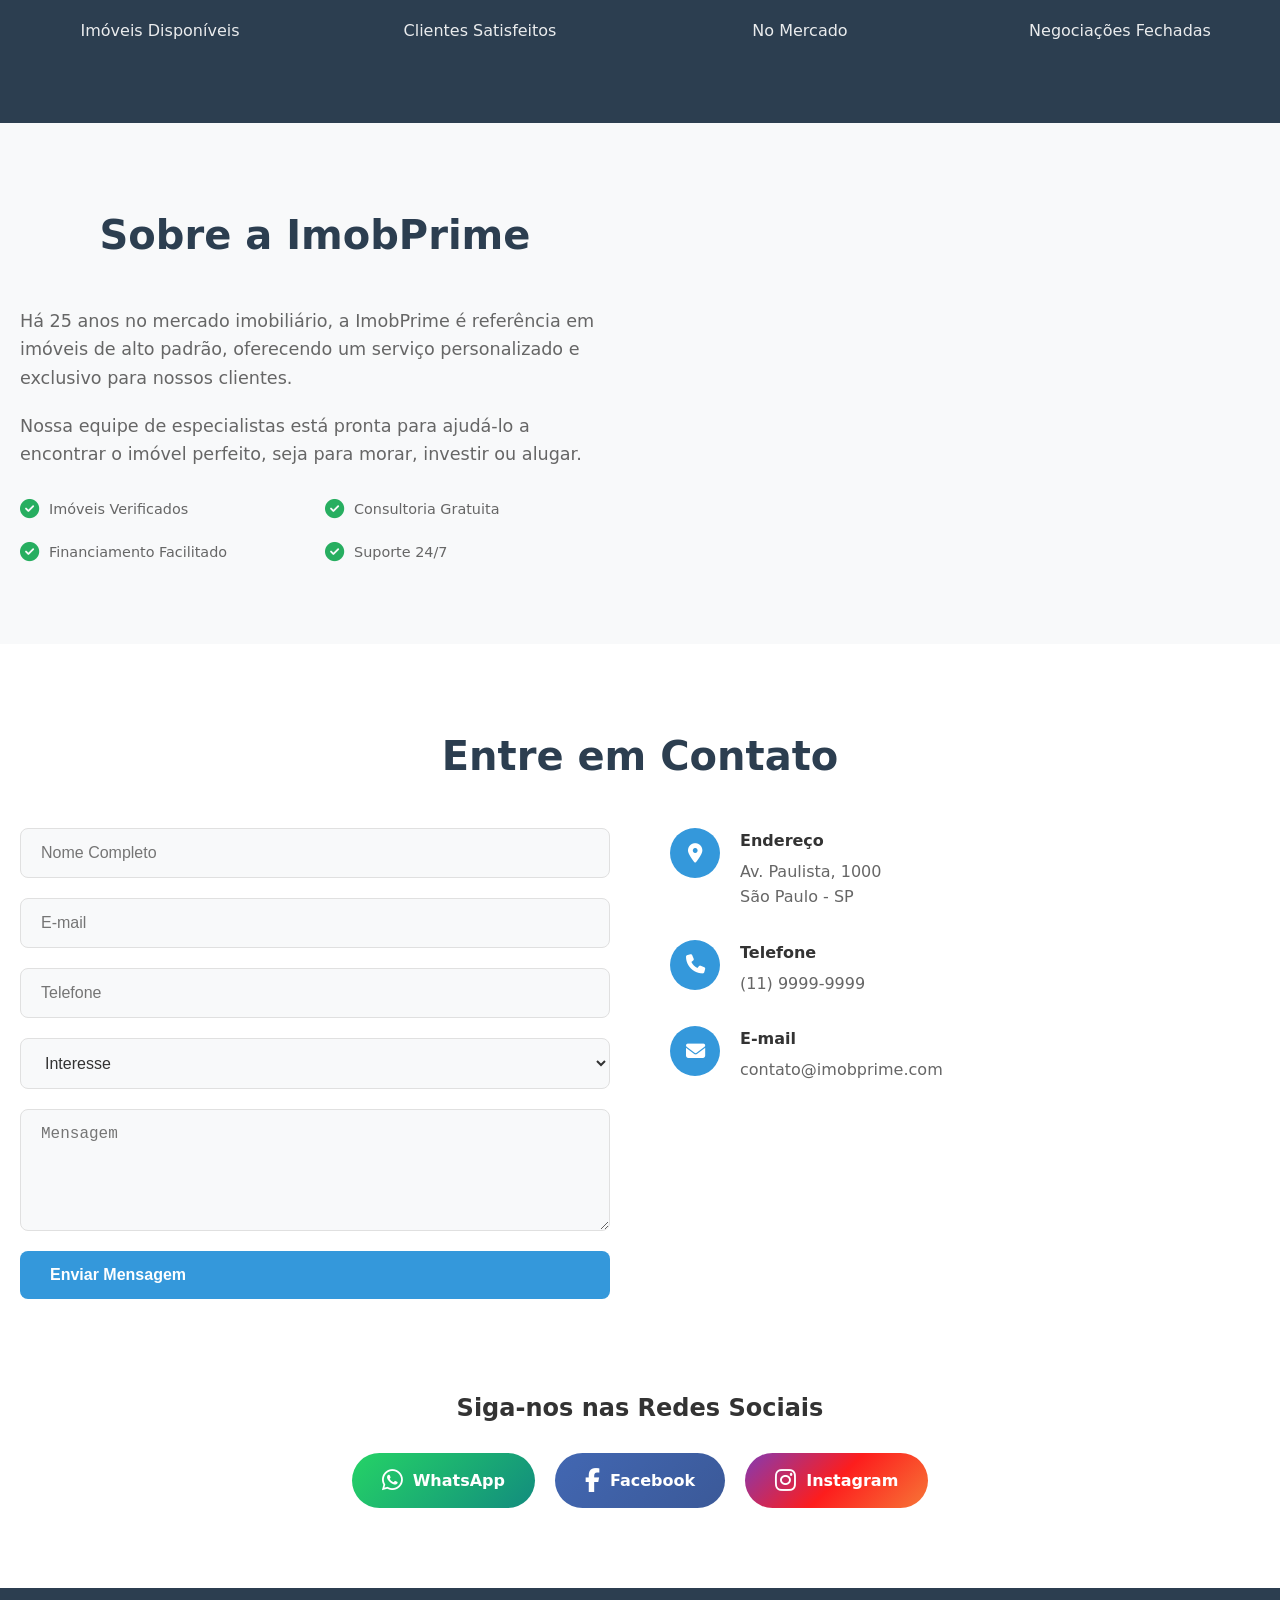
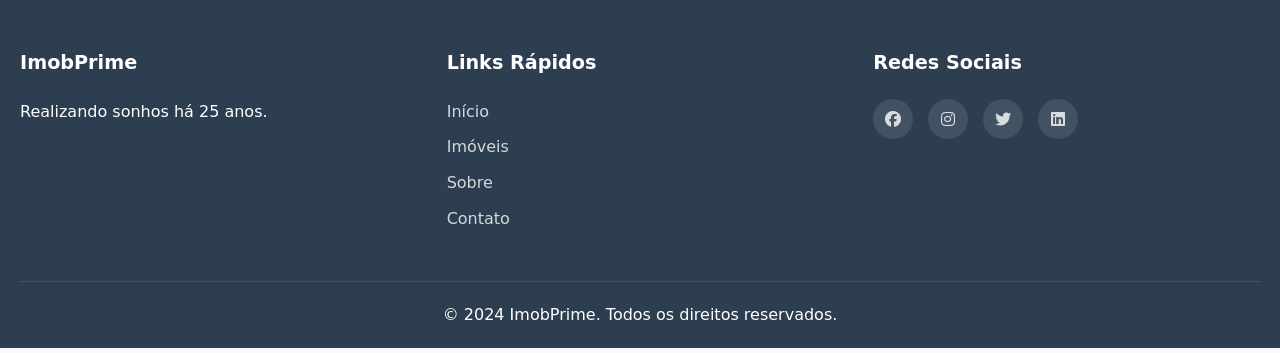
==== commit ee8fb329: "Corrige data.js não carregado + adiciona imagens SVG locais" ====
--- a/index.html
+++ b/index.html
@@ -268,6 +268,7 @@
         Comparar (<span id="compareCount">0</span>)
     </button>
 
+<script src="js/data.js"></script>
 <script src="js/main.js"></script>
 </body>
 </html>
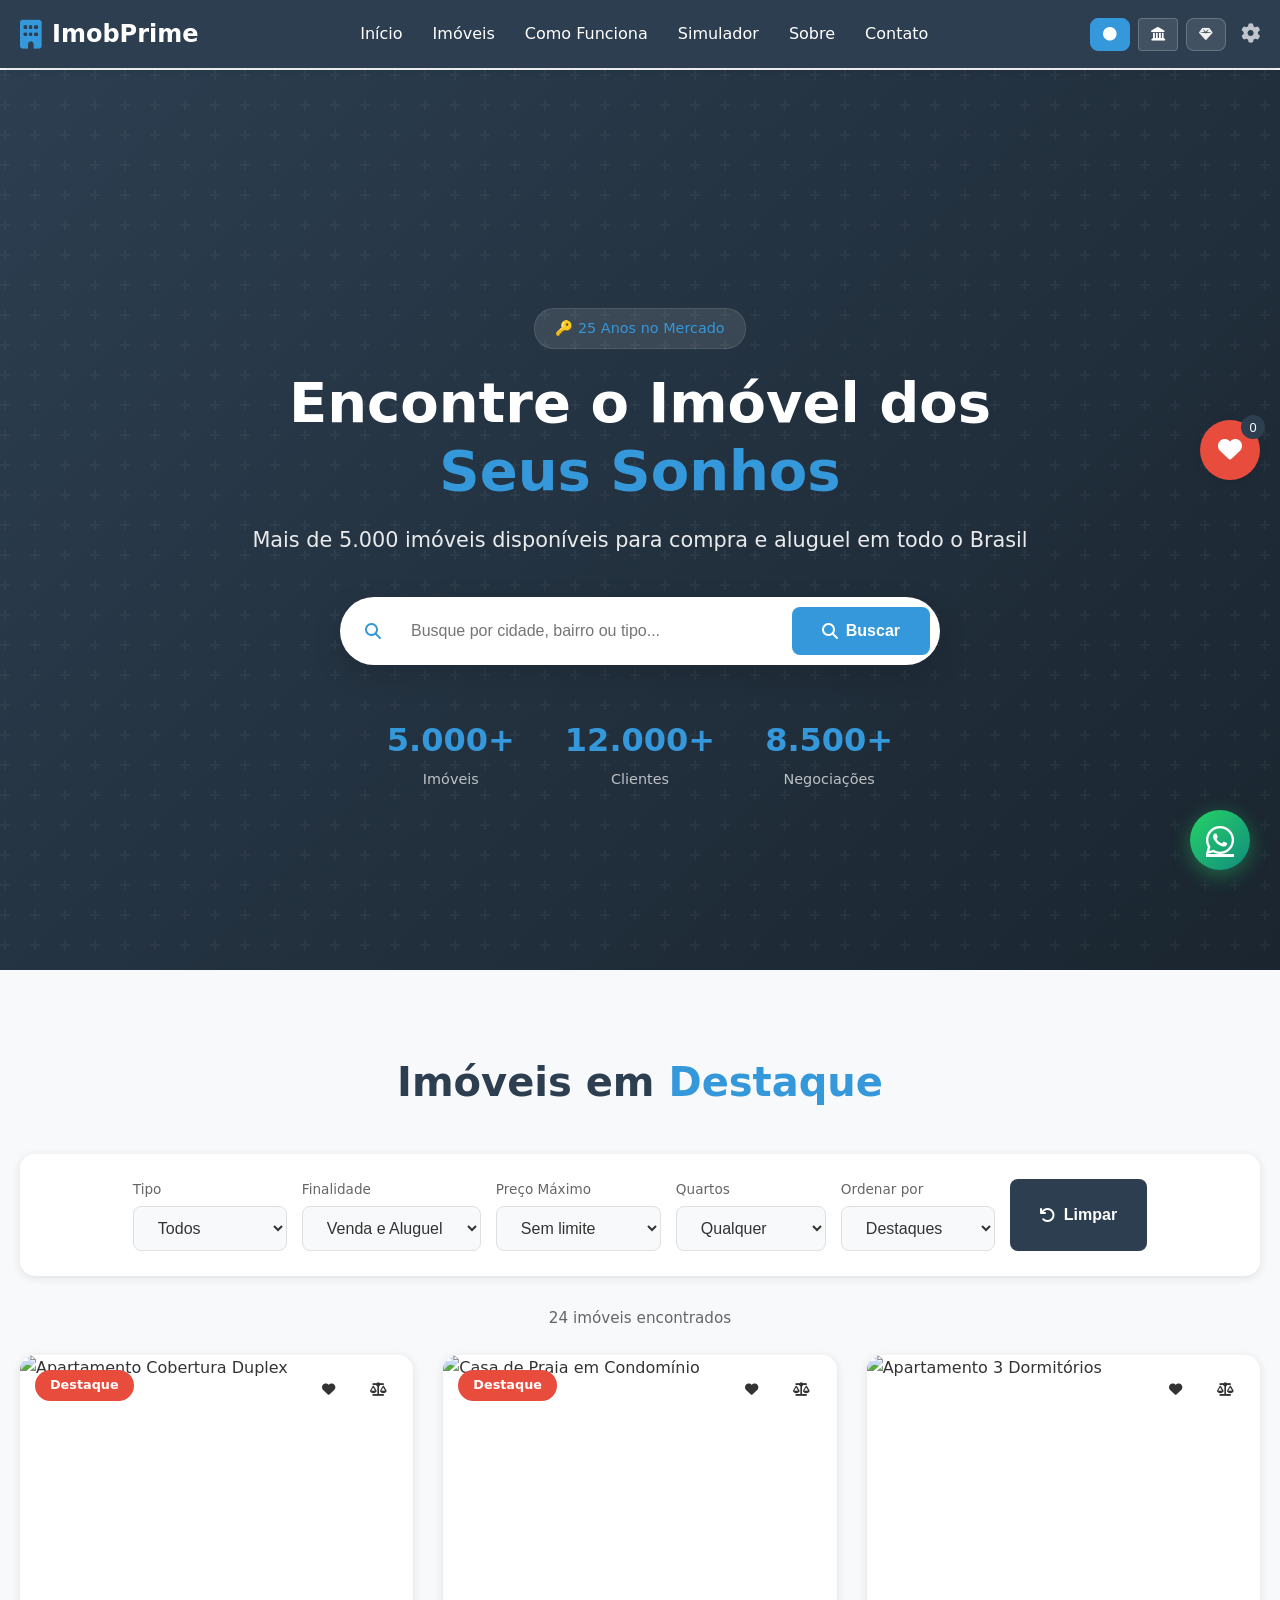
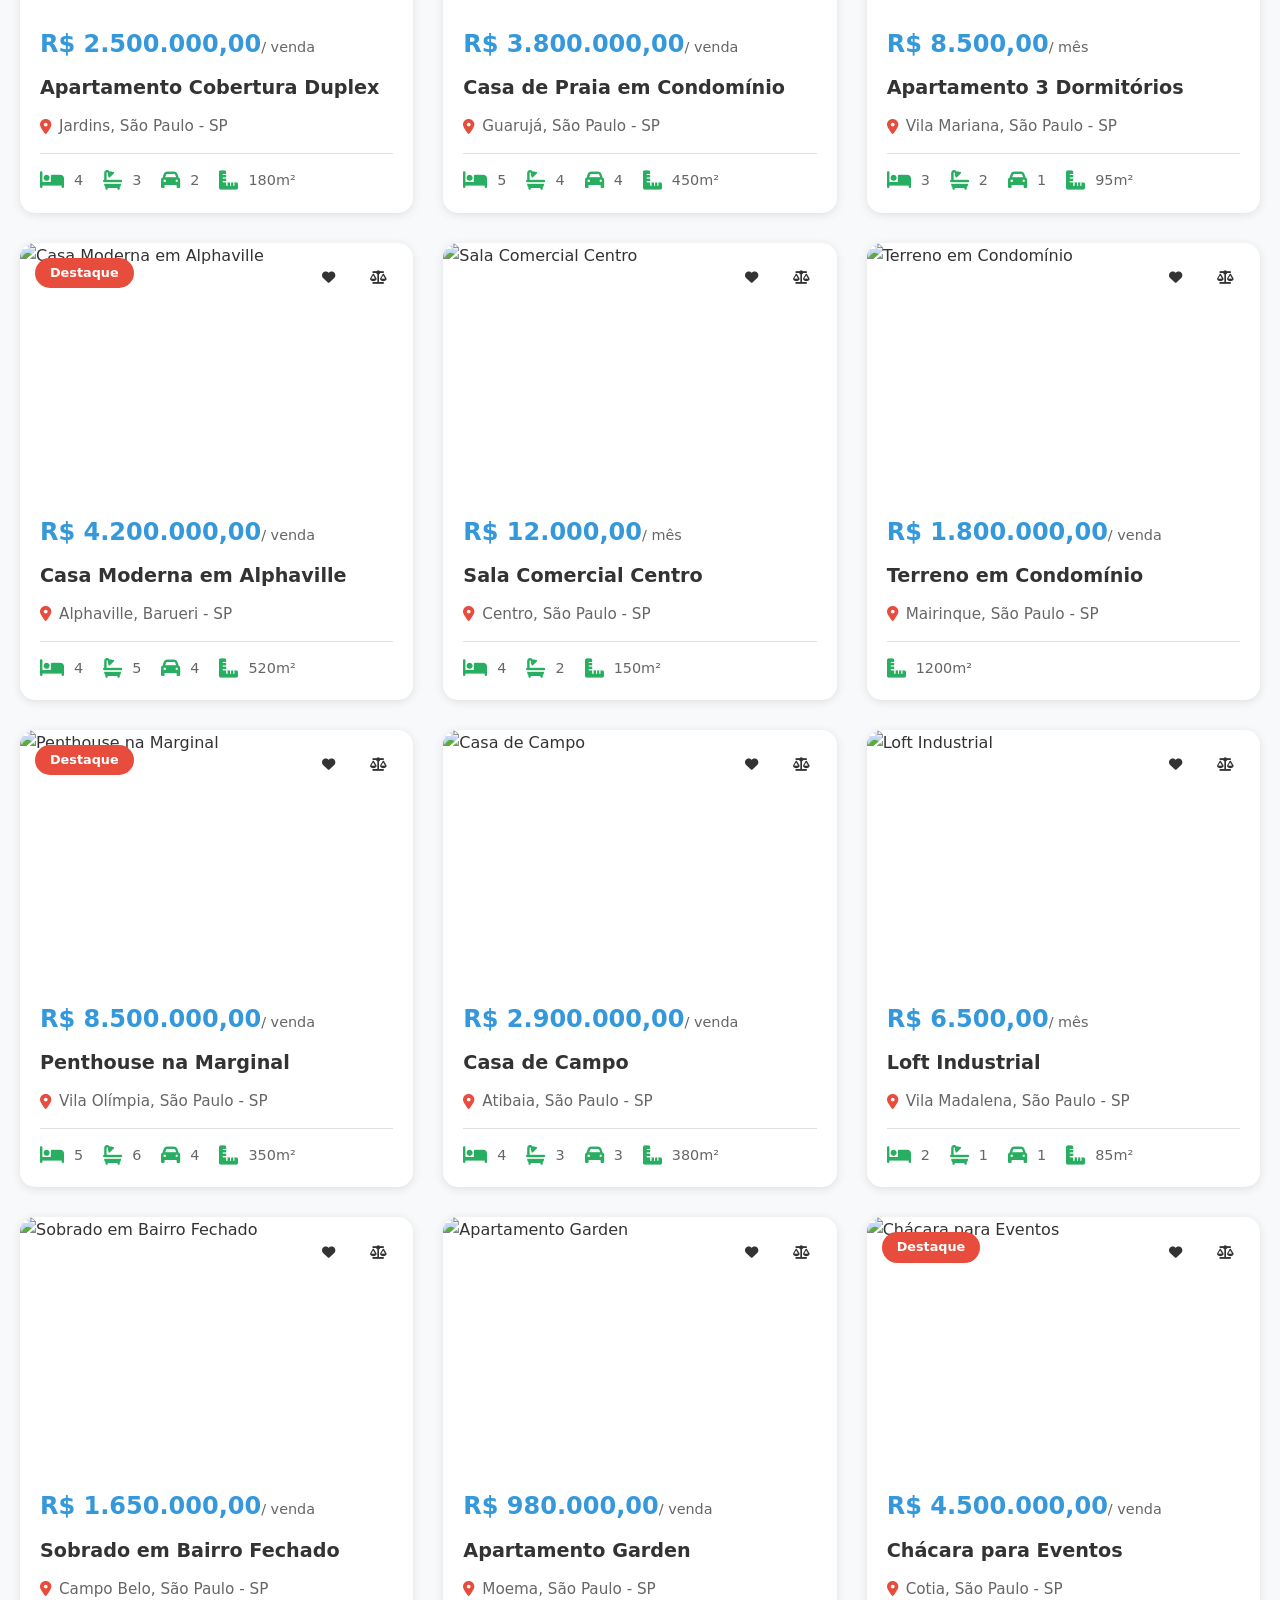
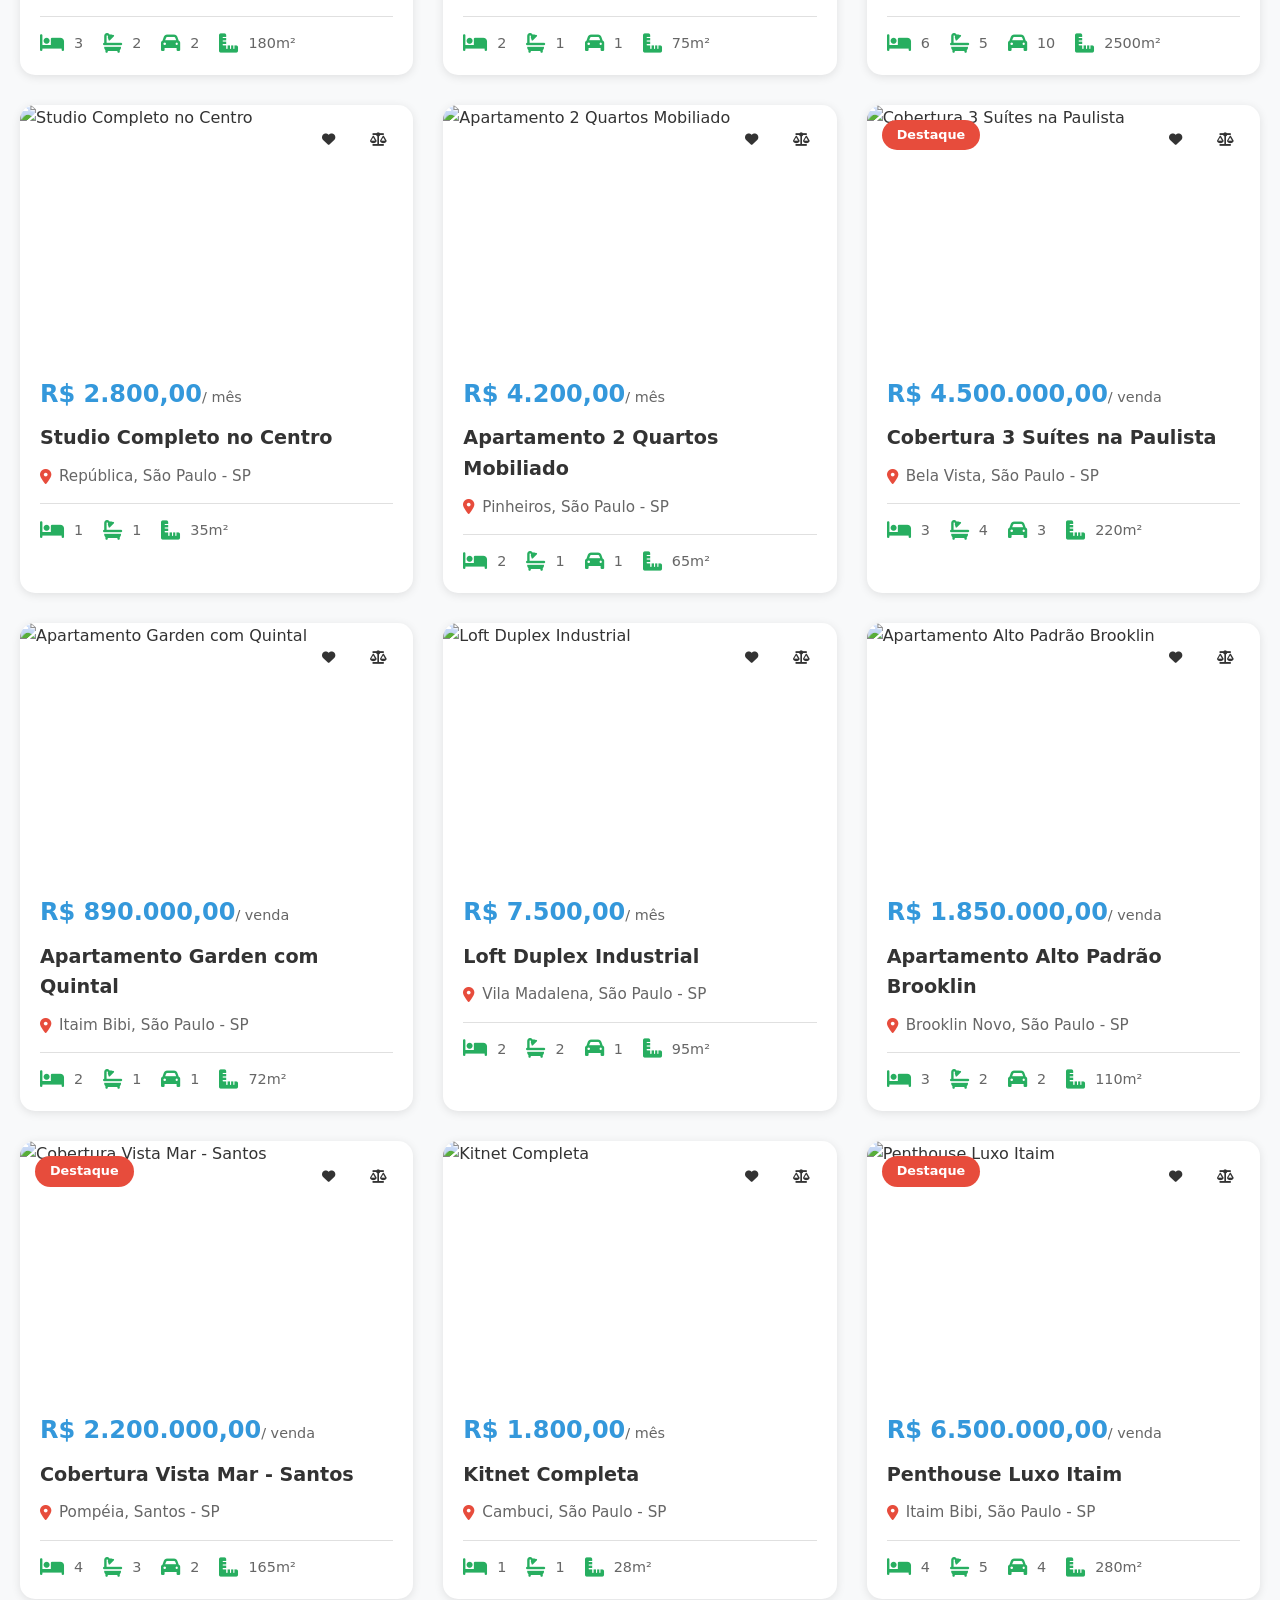
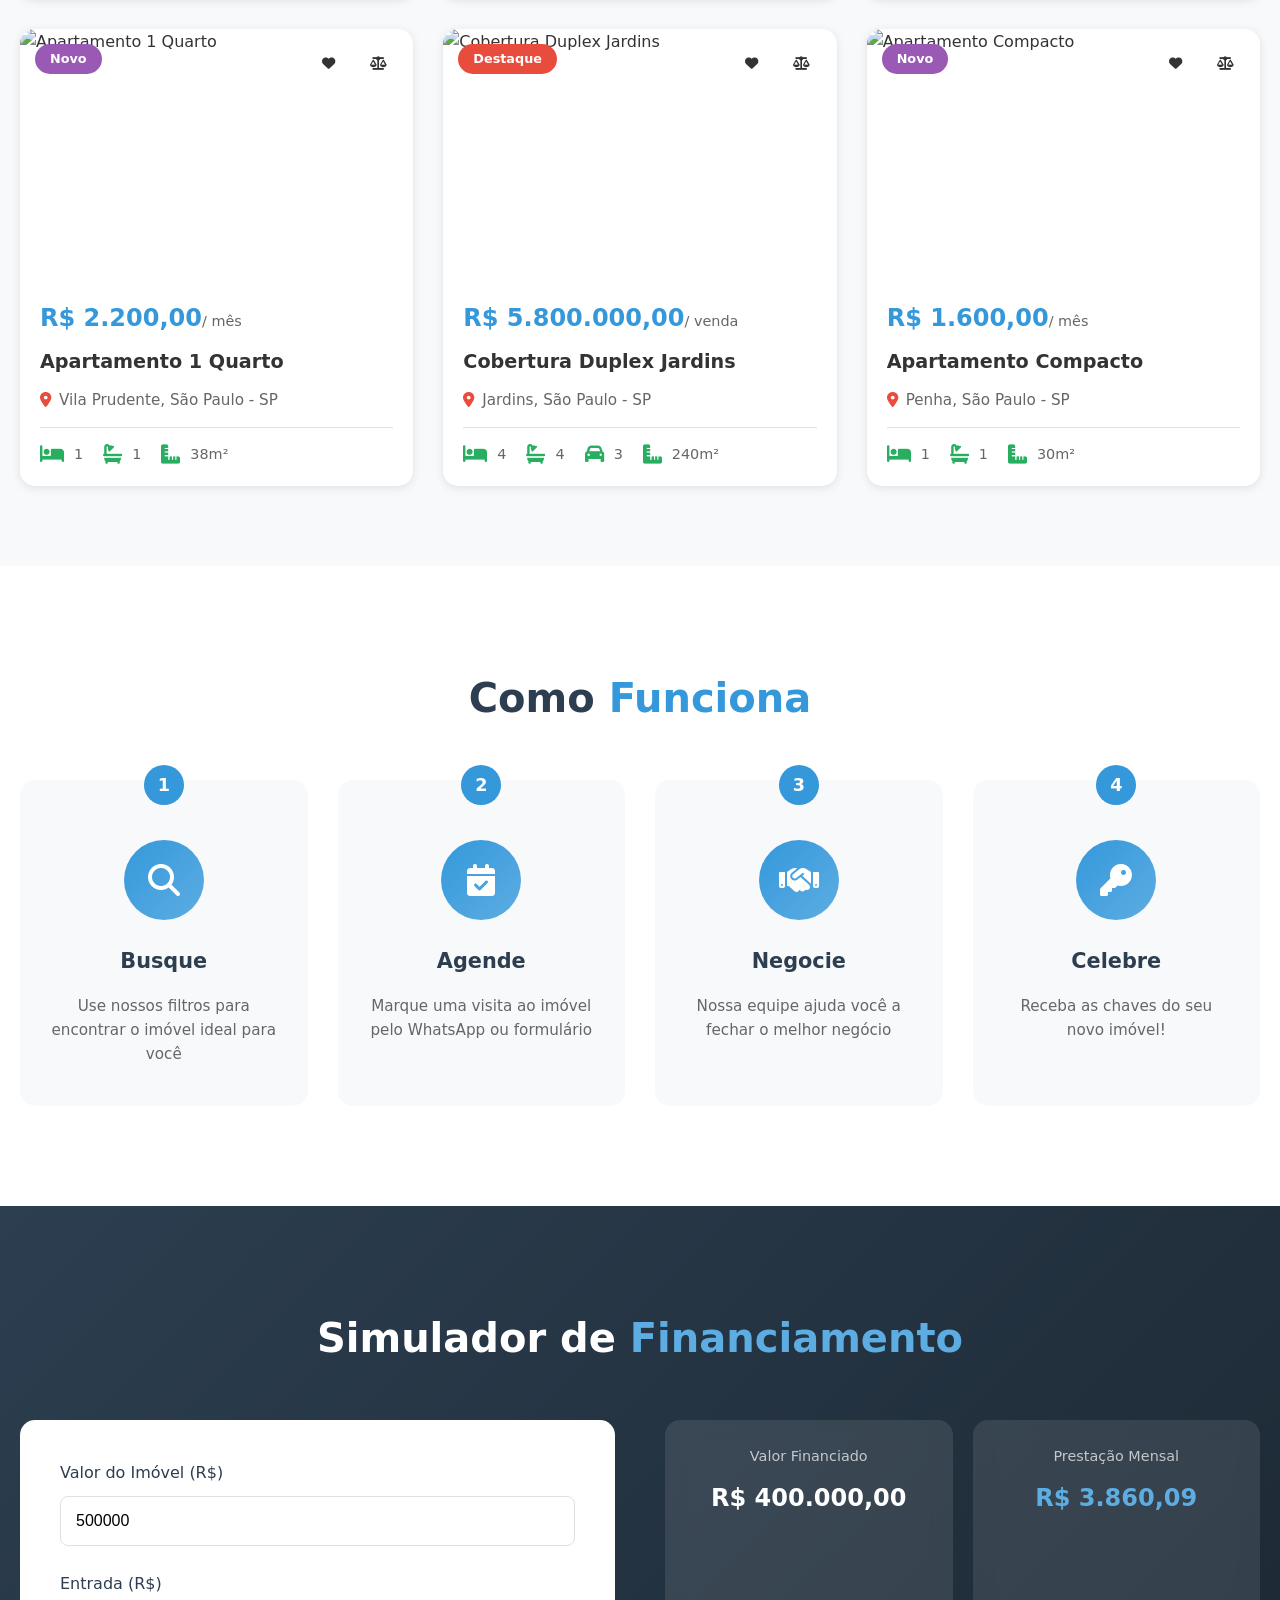
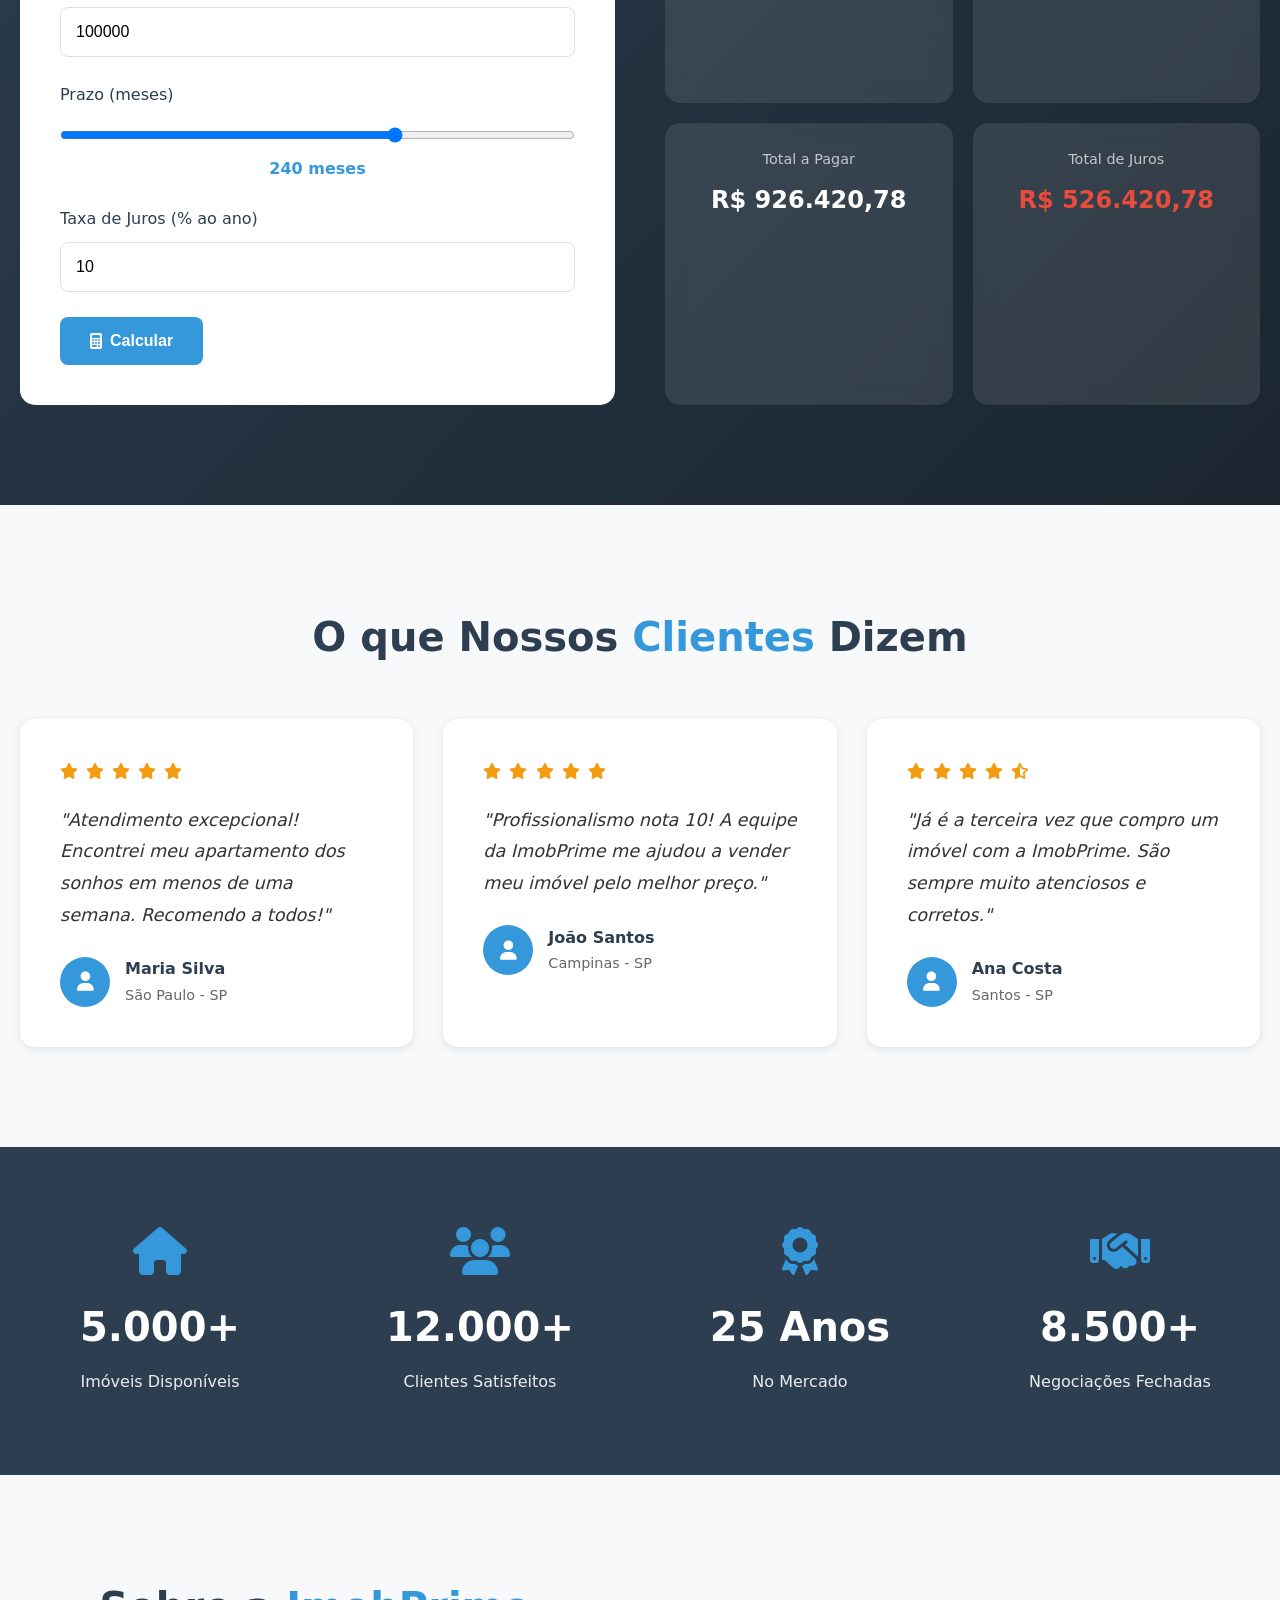
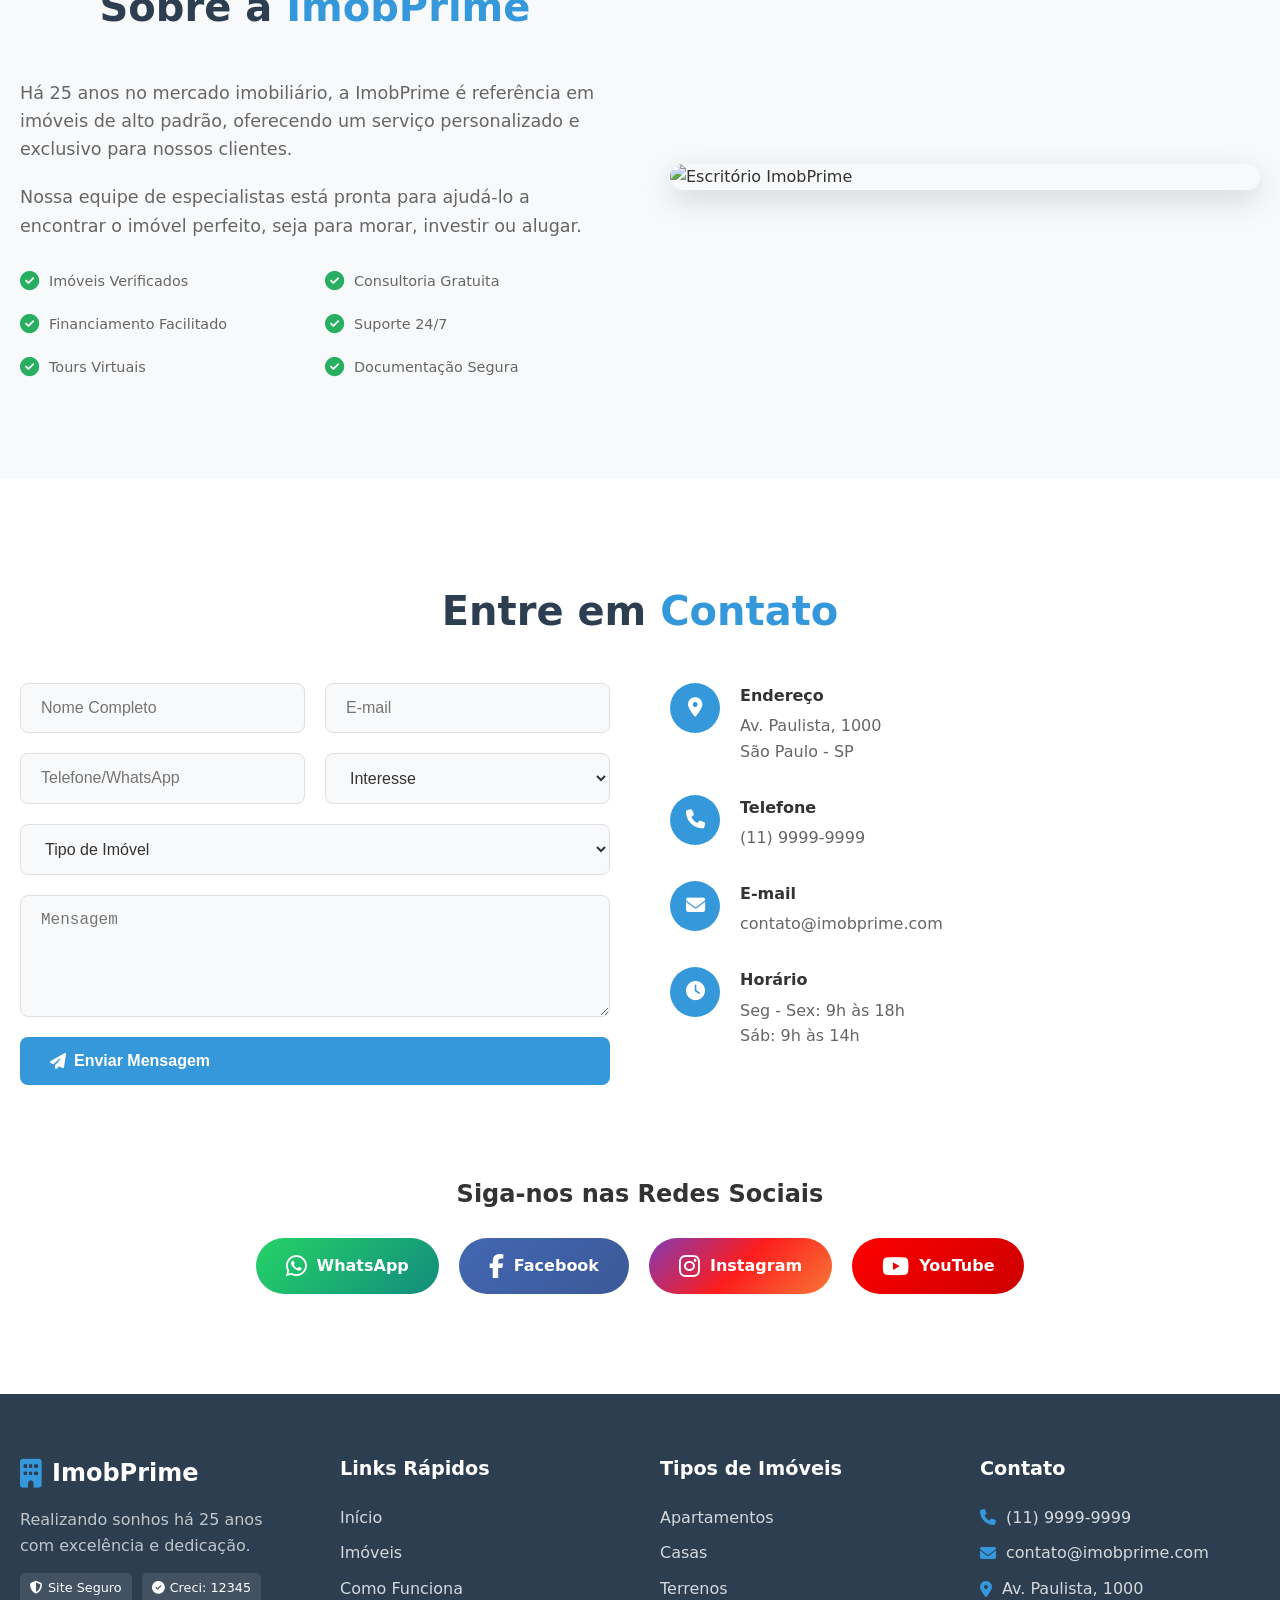
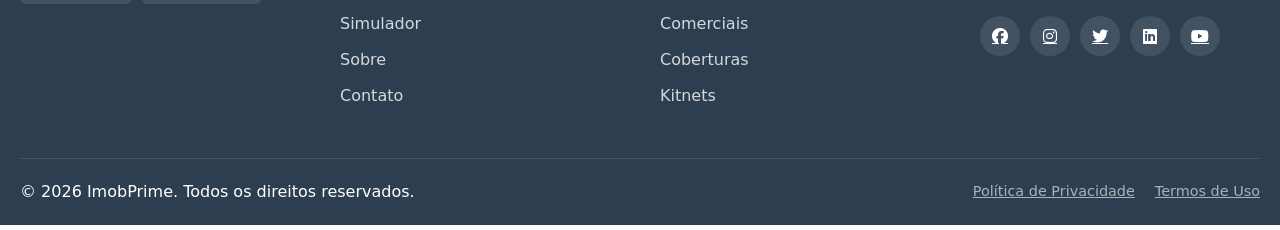
==== commit 71965a05: "feat: sistema completo com painel administrativo - Site principal com menu mobile, simulador, depoim" ====
--- a/index.html
+++ b/index.html
@@ -4,9 +4,14 @@
     <meta charset="UTF-8">
     <meta name="viewport" content="width=device-width, initial-scale=1.0">
     <title>ImobPrime - Imóveis de Alto Padrão</title>
+    <meta name="description" content="Encontre os melhores imóveis para compra e aluguel. Apartamentos, casas, terrenos e comerciais em São Paulo.">
+    <meta property="og:title" content="ImobPrime - Imóveis de Alto Padrão">
+    <meta property="og:description" content="Mais de 5.000 imóveis disponíveis para compra e aluguel">
+    <meta property="og:type" content="website">
     <link rel="stylesheet" href="css/styles.css">
-<link rel="stylesheet" href="css/themes.css">
+    <link rel="stylesheet" href="css/themes.css">
     <link href="https://cdnjs.cloudflare.com/ajax/libs/font-awesome/6.4.0/css/all.min.css" rel="stylesheet">
+    <link href="https://fonts.googleapis.com/css2?family=Montserrat:wght@400;500;600;700&family=Playfair+Display:wght@400;600;700&family=Lora:wght@400;500;600&display=swap" rel="stylesheet">
 </head>
 <body>
     <header class="header">
@@ -15,22 +20,32 @@
                 <i class="fas fa-building"></i>
                 <span>ImobPrime</span>
             </a>
-            <nav class="nav-menu">
+            <nav class="nav-menu" id="navMenu">
                 <a href="#home">Início</a>
                 <a href="#imoveis">Imóveis</a>
+                <a href="#como-funciona">Como Funciona</a>
+                <a href="#simulador">Simulador</a>
                 <a href="#sobre">Sobre</a>
                 <a href="#contato">Contato</a>
             </nav>
-            <div class="theme-switcher">
-                <button class="theme-btn" data-theme="modern" title="Moderno">
-                    <i class="fas fa-circle"></i> Moderno
+            <div class="header-actions">
+                <div class="theme-switcher">
+                    <button class="theme-btn" data-theme="modern" title="Moderno">
+                        <i class="fas fa-circle"></i>
+                    </button>
+                    <button class="theme-btn" data-theme="classic" title="Clássico">
+                        <i class="fas fa-landmark"></i>
+                    </button>
+                    <button class="theme-btn" data-theme="luxury" title="Luxo">
+                        <i class="fas fa-gem"></i>
+                    </button>
+                </div>
+                <button class="mobile-menu-btn" id="mobileMenuBtn">
+                    <i class="fas fa-bars"></i>
                 </button>
-                <button class="theme-btn" data-theme="classic" title="Clássico">
-                    <i class="fas fa-landmark"></i> Clássico
-                </button>
-                <button class="theme-btn" data-theme="luxury" title="Luxo">
-                    <i class="fas fa-gem"></i> Luxo
-                </button>
+                <a href="admin.html" class="admin-link" target="_blank">
+                    <i class="fas fa-cog"></i>
+                </a>
             </div>
         </div>
     </header>
@@ -38,20 +53,38 @@
     <section class="hero" id="home">
         <div class="hero-overlay"></div>
         <div class="hero-content">
-            <h1 class="hero-title">Encontre o Imóvel dos Seus Sonhos</h1>
-            <p class="hero-subtitle">Mais de 5.000 imóveis disponíveis para compra e aluguel</p>
+            <span class="hero-badge">🔑 25 Anos no Mercado</span>
+            <h1 class="hero-title">Encontre o Imóvel dos <span class="highlight">Seus Sonhos</span></h1>
+            <p class="hero-subtitle">Mais de 5.000 imóveis disponíveis para compra e aluguel em todo o Brasil</p>
             <div class="search-box">
-                <input type="text" id="searchInput" placeholder="Busque por cidade, bairro ou tipo...">
+                <div class="search-input-wrapper">
+                    <i class="fas fa-search"></i>
+                    <input type="text" id="searchInput" placeholder="Busque por cidade, bairro ou tipo...">
+                </div>
                 <button class="btn btn-primary" id="searchBtn">
                     <i class="fas fa-search"></i> Buscar
                 </button>
             </div>
+            <div class="hero-stats">
+                <div class="hero-stat">
+                    <strong>5.000+</strong>
+                    <span>Imóveis</span>
+                </div>
+                <div class="hero-stat">
+                    <strong>12.000+</strong>
+                    <span>Clientes</span>
+                </div>
+                <div class="hero-stat">
+                    <strong>8.500+</strong>
+                    <span>Negociações</span>
+                </div>
+            </div>
         </div>
     </section>
 
     <section class="filters" id="imoveis">
         <div class="container">
-            <h2 class="section-title">Imóveis em Destaque</h2>
+            <h2 class="section-title">Imóveis em <span class="highlight">Destaque</span></h2>
             <div class="filter-bar">
                 <div class="filter-group">
                     <label>Tipo</label>
@@ -79,6 +112,7 @@
                         <option value="1000000">R$ 1 milhão</option>
                         <option value="2000000">R$ 2 milhões</option>
                         <option value="5000000">R$ 5 milhões</option>
+                        <option value="10000000">R$ 10 milhões</option>
                     </select>
                 </div>
                 <div class="filter-group">
@@ -91,12 +125,178 @@
                         <option value="4">4+</option>
                     </select>
                 </div>
+                <div class="filter-group">
+                    <label>Ordenar por</label>
+                    <select id="filterSort">
+                        <option value="featured">Destaques</option>
+                        <option value="price-asc">Menor Preço</option>
+                        <option value="price-desc">Maior Preço</option>
+                        <option value="area-desc">Maior Área</option>
+                    </select>
+                </div>
                 <button class="btn btn-secondary" id="resetFilters">
                     <i class="fas fa-undo"></i> Limpar
                 </button>
             </div>
 
+            <div class="results-info" id="resultsInfo">
+                <span id="resultsCount">0</span> imóveis encontrados
+            </div>
+
             <div class="property-grid" id="propertyGrid">
+            </div>
+        </div>
+    </section>
+
+    <section class="how-it-works" id="como-funciona">
+        <div class="container">
+            <h2 class="section-title">Como <span class="highlight">Funciona</span></h2>
+            <div class="steps-grid">
+                <div class="step-card">
+                    <div class="step-number">1</div>
+                    <div class="step-icon">
+                        <i class="fas fa-search"></i>
+                    </div>
+                    <h3>Busque</h3>
+                    <p>Use nossos filtros para encontrar o imóvel ideal para você</p>
+                </div>
+                <div class="step-card">
+                    <div class="step-number">2</div>
+                    <div class="step-icon">
+                        <i class="fas fa-calendar-check"></i>
+                    </div>
+                    <h3>Agende</h3>
+                    <p>Marque uma visita ao imóvel pelo WhatsApp ou formulário</p>
+                </div>
+                <div class="step-card">
+                    <div class="step-number">3</div>
+                    <div class="step-icon">
+                        <i class="fas fa-handshake"></i>
+                    </div>
+                    <h3>Negocie</h3>
+                    <p>Nossa equipe ajuda você a fechar o melhor negócio</p>
+                </div>
+                <div class="step-card">
+                    <div class="step-number">4</div>
+                    <div class="step-icon">
+                        <i class="fas fa-key"></i>
+                    </div>
+                    <h3>Celebre</h3>
+                    <p>Receba as chaves do seu novo imóvel!</p>
+                </div>
+            </div>
+        </div>
+    </section>
+
+    <section class="simulator" id="simulador">
+        <div class="container">
+            <h2 class="section-title">Simulador de <span class="highlight">Financiamento</span></h2>
+            <div class="simulator-content">
+                <div class="simulator-form">
+                    <div class="form-group">
+                        <label>Valor do Imóvel (R$)</label>
+                        <input type="text" id="simValue" placeholder="Ex: 500.000" value="500000">
+                    </div>
+                    <div class="form-group">
+                        <label>Entrada (R$)</label>
+                        <input type="text" id="simEntry" placeholder="Ex: 100.000" value="100000">
+                    </div>
+                    <div class="form-group">
+                        <label>Prazo (meses)</label>
+                        <input type="range" id="simMonths" min="12" max="360" value="240">
+                        <span id="simMonthsValue">240 meses</span>
+                    </div>
+                    <div class="form-group">
+                        <label>Taxa de Juros (% ao ano)</label>
+                        <input type="text" id="simRate" placeholder="Ex: 10" value="10">
+                    </div>
+                    <button class="btn btn-primary" id="calculateSimulator">
+                        <i class="fas fa-calculator"></i> Calcular
+                    </button>
+                </div>
+                <div class="simulator-results" id="simulatorResults">
+                    <div class="result-card">
+                        <span class="result-label">Valor Financiado</span>
+                        <strong class="result-value" id="financedValue">R$ 0,00</strong>
+                    </div>
+                    <div class="result-card">
+                        <span class="result-label">Prestação Mensal</span>
+                        <strong class="result-value highlight" id="monthlyPayment">R$ 0,00</strong>
+                    </div>
+                    <div class="result-card">
+                        <span class="result-label">Total a Pagar</span>
+                        <strong class="result-value" id="totalPayment">R$ 0,00</strong>
+                    </div>
+                    <div class="result-card">
+                        <span class="result-label">Total de Juros</span>
+                        <strong class="result-value accent" id="totalInterest">R$ 0,00</strong>
+                    </div>
+                </div>
+            </div>
+        </div>
+    </section>
+
+    <section class="testimonials">
+        <div class="container">
+            <h2 class="section-title">O que Nossos <span class="highlight">Clientes</span> Dizem</h2>
+            <div class="testimonials-grid" id="testimonialsGrid">
+                <div class="testimonial-card">
+                    <div class="testimonial-stars">
+                        <i class="fas fa-star"></i>
+                        <i class="fas fa-star"></i>
+                        <i class="fas fa-star"></i>
+                        <i class="fas fa-star"></i>
+                        <i class="fas fa-star"></i>
+                    </div>
+                    <p class="testimonial-text">"Atendimento excepcional! Encontrei meu apartamento dos sonhos em menos de uma semana. Recomendo a todos!"</p>
+                    <div class="testimonial-author">
+                        <div class="author-avatar">
+                            <i class="fas fa-user"></i>
+                        </div>
+                        <div class="author-info">
+                            <strong>Maria Silva</strong>
+                            <span>São Paulo - SP</span>
+                        </div>
+                    </div>
+                </div>
+                <div class="testimonial-card">
+                    <div class="testimonial-stars">
+                        <i class="fas fa-star"></i>
+                        <i class="fas fa-star"></i>
+                        <i class="fas fa-star"></i>
+                        <i class="fas fa-star"></i>
+                        <i class="fas fa-star"></i>
+                    </div>
+                    <p class="testimonial-text">"Profissionalismo nota 10! A equipe da ImobPrime me ajudou a vender meu imóvel pelo melhor preço."</p>
+                    <div class="testimonial-author">
+                        <div class="author-avatar">
+                            <i class="fas fa-user"></i>
+                        </div>
+                        <div class="author-info">
+                            <strong>João Santos</strong>
+                            <span>Campinas - SP</span>
+                        </div>
+                    </div>
+                </div>
+                <div class="testimonial-card">
+                    <div class="testimonial-stars">
+                        <i class="fas fa-star"></i>
+                        <i class="fas fa-star"></i>
+                        <i class="fas fa-star"></i>
+                        <i class="fas fa-star"></i>
+                        <i class="fas fa-star-half-alt"></i>
+                    </div>
+                    <p class="testimonial-text">"Já é a terceira vez que compro um imóvel com a ImobPrime. São sempre muito atenciosos e corretos."</p>
+                    <div class="testimonial-author">
+                        <div class="author-avatar">
+                            <i class="fas fa-user"></i>
+                        </div>
+                        <div class="author-info">
+                            <strong>Ana Costa</strong>
+                            <span>Santos - SP</span>
+                        </div>
+                    </div>
+                </div>
             </div>
         </div>
     </section>
@@ -131,7 +331,7 @@
     <section class="about" id="sobre">
         <div class="container about-content">
             <div class="about-text">
-                <h2 class="section-title">Sobre a ImobPrime</h2>
+                <h2 class="section-title">Sobre a <span class="highlight">ImobPrime</span></h2>
                 <p>Há 25 anos no mercado imobiliário, a ImobPrime é referência em imóveis de alto padrão, oferecendo um serviço personalizado e exclusivo para nossos clientes.</p>
                 <p>Nossa equipe de especialistas está pronta para ajudá-lo a encontrar o imóvel perfeito, seja para morar, investir ou alugar.</p>
                 <div class="features">
@@ -151,48 +351,80 @@
                         <i class="fas fa-check-circle"></i>
                         <span>Suporte 24/7</span>
                     </div>
-                </div>
+                    <div class="feature">
+                        <i class="fas fa-check-circle"></i>
+                        <span>Tours Virtuais</span>
+                    </div>
+                    <div class="feature">
+                        <i class="fas fa-check-circle"></i>
+                        <span>Documentação Segura</span>
+                    </div>
+                </div>
+            </div>
+            <div class="about-image">
+                <img src="https://images.unsplash.com/photo-1560518883-ce09059eeffa?w=600&q=80" alt="Escritório ImobPrime">
             </div>
         </div>
     </section>
 
     <section class="contact" id="contato">
         <div class="container">
-            <h2 class="section-title">Entre em Contato</h2>
+            <h2 class="section-title">Entre em <span class="highlight">Contato</span></h2>
             <div class="contact-grid">
                 <form class="contact-form" id="contactForm">
-                    <input type="text" placeholder="Nome Completo" required>
-                    <input type="email" placeholder="E-mail" required>
-                    <input type="tel" placeholder="Telefone" required>
-                    <select required>
-                        <option value="">Interesse</option>
-                        <option value="comprar">Comprar</option>
-                        <option value="alugar">Alugar</option>
-                        <option value="vender">Vender</option>
+                    <div class="form-row">
+                        <input type="text" name="name" placeholder="Nome Completo" required>
+                        <input type="email" name="email" placeholder="E-mail" required>
+                    </div>
+                    <div class="form-row">
+                        <input type="tel" name="phone" placeholder="Telefone/WhatsApp" required>
+                        <select name="interest" required>
+                            <option value="">Interesse</option>
+                            <option value="comprar">Comprar</option>
+                            <option value="alugar">Alugar</option>
+                            <option value="vender">Vender</option>
+                            <option value="trocar">Trocar</option>
+                        </select>
+                    </div>
+                    <select name="property_type">
+                        <option value="">Tipo de Imóvel</option>
+                        <option value="apartamento">Apartamento</option>
+                        <option value="casa">Casa</option>
+                        <option value="terreno">Terreno</option>
+                        <option value="comercial">Comercial</option>
                     </select>
-                    <textarea placeholder="Mensagem" rows="5" required></textarea>
-                    <button type="submit" class="btn btn-primary">Enviar Mensagem</button>
+                    <textarea name="message" placeholder="Mensagem" rows="5" required></textarea>
+                    <button type="submit" class="btn btn-primary">
+                        <i class="fas fa-paper-plane"></i> Enviar Mensagem
+                    </button>
                 </form>
                 <div class="contact-info">
                     <div class="info-item">
                         <i class="fas fa-map-marker-alt"></i>
                         <div>
                             <h4>Endereço</h4>
-                            <p>Av. Paulista, 1000<br>São Paulo - SP</p>
+                            <p id="contactAddress">Av. Paulista, 1000<br>São Paulo - SP</p>
                         </div>
                     </div>
                     <div class="info-item">
                         <i class="fas fa-phone"></i>
                         <div>
                             <h4>Telefone</h4>
-                            <p>(11) 9999-9999</p>
+                            <p id="contactPhone">(11) 9999-9999</p>
                         </div>
                     </div>
                     <div class="info-item">
                         <i class="fas fa-envelope"></i>
                         <div>
                             <h4>E-mail</h4>
-                            <p>contato@imobprime.com</p>
+                            <p id="contactEmail">contato@imobprime.com</p>
+                        </div>
+                    </div>
+                    <div class="info-item">
+                        <i class="fas fa-clock"></i>
+                        <div>
+                            <h4>Horário</h4>
+                            <p>Seg - Sex: 9h às 18h<br>Sáb: 9h às 14h</p>
                         </div>
                     </div>
                 </div>
@@ -212,6 +444,10 @@
                         <i class="fab fa-instagram"></i>
                         <span>Instagram</span>
                     </a>
+                    <a href="https://youtube.com/imobprime" target="_blank" class="social-btn youtube" title="YouTube">
+                        <i class="fab fa-youtube"></i>
+                        <span>YouTube</span>
+                    </a>
                 </div>
             </div>
         </div>
@@ -220,32 +456,69 @@
     <footer class="footer">
         <div class="container">
             <div class="footer-grid">
-                <div>
-                    <h4>ImobPrime</h4>
-                    <p>Realizando sonhos há 25 anos.</p>
-                </div>
-                <div>
+                <div class="footer-brand">
+                    <a href="#" class="logo">
+                        <i class="fas fa-building"></i>
+                        <span>ImobPrime</span>
+                    </a>
+                    <p>Realizando sonhos há 25 anos com excelência e dedicação.</p>
+                    <div class="footer-badges">
+                        <span class="footer-badge"><i class="fas fa-shield-alt"></i> Site Seguro</span>
+                        <span class="footer-badge"><i class="fas fa-check-circle"></i> Creci: 12345</span>
+                    </div>
+                </div>
+                <div class="footer-links">
                     <h4>Links Rápidos</h4>
                     <a href="#home">Início</a>
                     <a href="#imoveis">Imóveis</a>
+                    <a href="#como-funciona">Como Funciona</a>
+                    <a href="#simulador">Simulador</a>
                     <a href="#sobre">Sobre</a>
                     <a href="#contato">Contato</a>
                 </div>
-                <div>
-                    <h4>Redes Sociais</h4>
+                <div class="footer-links">
+                    <h4>Tipos de Imóveis</h4>
+                    <a href="#">Apartamentos</a>
+                    <a href="#">Casas</a>
+                    <a href="#">Terrenos</a>
+                    <a href="#">Comerciais</a>
+                    <a href="#">Coberturas</a>
+                    <a href="#">Kitnets</a>
+                </div>
+                <div class="footer-contact">
+                    <h4>Contato</h4>
+                    <p><i class="fas fa-phone"></i> (11) 9999-9999</p>
+                    <p><i class="fas fa-envelope"></i> contato@imobprime.com</p>
+                    <p><i class="fas fa-map-marker-alt"></i> Av. Paulista, 1000</p>
                     <div class="social-icons">
                         <a href="#"><i class="fab fa-facebook"></i></a>
                         <a href="#"><i class="fab fa-instagram"></i></a>
                         <a href="#"><i class="fab fa-twitter"></i></a>
                         <a href="#"><i class="fab fa-linkedin"></i></a>
+                        <a href="#"><i class="fab fa-youtube"></i></a>
                     </div>
                 </div>
             </div>
             <div class="footer-bottom">
-                <p>&copy; 2024 ImobPrime. Todos os direitos reservados.</p>
+                <p>&copy; <span id="currentYear">2024</span> ImobPrime. Todos os direitos reservados.</p>
+                <div class="footer-legal">
+                    <a href="#">Política de Privacidade</a>
+                    <a href="#">Termos de Uso</a>
+                </div>
             </div>
         </div>
     </footer>
+
+    <div class="whatsapp-float" id="whatsappFloat">
+        <a href="https://wa.me/5511999999999" target="_blank" title="Fale conosco pelo WhatsApp">
+            <i class="fab fa-whatsapp"></i>
+        </a>
+        <span class="whatsapp-tooltip">Fale conosco!</span>
+    </div>
+
+    <button class="back-to-top" id="backToTop" title="Voltar ao topo">
+        <i class="fas fa-arrow-up"></i>
+    </button>
 
     <div class="modal" id="propertyModal">
         <div class="modal-content">
@@ -268,7 +541,32 @@
         Comparar (<span id="compareCount">0</span>)
     </button>
 
-<script src="js/data.js"></script>
-<script src="js/main.js"></script>
+    <div class="compare-modal" id="compareModal">
+        <div class="compare-content">
+            <span class="compare-close" id="compareClose">&times;</span>
+            <h2><i class="fas fa-balance-scale"></i> Comparar Imóveis</h2>
+            <div class="compare-grid" id="compareGrid">
+            </div>
+            <div class="compare-actions">
+                <button class="btn btn-secondary" id="clearCompare">
+                    <i class="fas fa-trash"></i> Limpar Comparação
+                </button>
+                <button class="btn btn-primary" id="closeCompareModal">
+                    <i class="fas fa-times"></i> Fechar
+                </button>
+            </div>
+        </div>
+    </div>
+
+    <div class="loading-overlay" id="loadingOverlay">
+        <div class="spinner"></div>
+        <p>Carregando...</p>
+    </div>
+
+    <script src="js/data.js"></script>
+    <script src="js/main.js"></script>
+    <script>
+        document.getElementById('currentYear').textContent = new Date().getFullYear();
+    </script>
 </body>
 </html>
--- a/css/styles.css
+++ b/css/styles.css
@@ -62,6 +62,7 @@
     --bg-card: linear-gradient(145deg, #1a1a2e 0%, #16213e 100%);
     --bg-header: linear-gradient(135deg, #0f0f1a 0%, #1a1a2e 100%);
     --font-main: 'Montserrat', sans-serif;
+    --font-heading: 'Playfair Display', serif;
     --shadow: 0 10px 40px rgba(201, 162, 39, 0.1);
     --shadow-hover: 0 20px 60px rgba(201, 162, 39, 0.2);
     --border: 1px solid rgba(201, 162, 39, 0.2);
@@ -71,6 +72,10 @@
     margin: 0;
     padding: 0;
     box-sizing: border-box;
+}
+
+html {
+    scroll-behavior: smooth;
 }
 
 body {
@@ -86,6 +91,15 @@
     padding: 0 20px;
 }
 
+.highlight {
+    color: var(--secondary);
+}
+
+[data-theme="luxury"] .highlight {
+    color: var(--secondary);
+}
+
+/* ============ HEADER ============ */
 .header {
     background: var(--bg-header);
     padding: 15px 0;
@@ -96,14 +110,8 @@
     box-shadow: var(--shadow);
 }
 
-[data-theme="modern"] .header {
-    background: var(--bg-header);
-}
-
-[data-theme="classic"] .header {
-    background: var(--bg-header);
-}
-
+[data-theme="modern"] .header { background: var(--bg-header); }
+[data-theme="classic"] .header { background: var(--bg-header); }
 [data-theme="luxury"] .header {
     background: var(--bg-header);
     border-bottom: 1px solid rgba(201, 162, 39, 0.3);
@@ -164,23 +172,26 @@
     width: 100%;
 }
 
+.header-actions {
+    display: flex;
+    align-items: center;
+    gap: 15px;
+}
+
 .theme-switcher {
     display: flex;
-    gap: 10px;
+    gap: 8px;
 }
 
 .theme-btn {
     background: rgba(255,255,255,0.1);
     border: 1px solid rgba(255,255,255,0.2);
     color: var(--text-white);
-    padding: 8px 15px;
+    padding: 8px 12px;
     border-radius: var(--radius);
     cursor: pointer;
     font-size: 0.85rem;
     transition: var(--transition);
-    display: flex;
-    align-items: center;
-    gap: 6px;
 }
 
 .theme-btn:hover,
@@ -189,10 +200,26 @@
     border-color: var(--secondary);
 }
 
-.theme-btn i {
-    font-size: 0.9rem;
-}
-
+.mobile-menu-btn {
+    display: none;
+    background: none;
+    border: none;
+    color: white;
+    font-size: 1.5rem;
+    cursor: pointer;
+}
+
+.admin-link {
+    color: rgba(255,255,255,0.7);
+    font-size: 1.2rem;
+    transition: var(--transition);
+}
+
+.admin-link:hover {
+    color: var(--secondary);
+}
+
+/* ============ HERO ============ */
 .hero {
     min-height: 100vh;
     background: linear-gradient(135deg, var(--primary) 0%, var(--primary-dark) 100%);
@@ -204,14 +231,8 @@
     margin-top: 70px;
 }
 
-[data-theme="modern"] .hero {
-    background: linear-gradient(135deg, #2c3e50 0%, #1a252f 100%);
-}
-
-[data-theme="classic"] .hero {
-    background: linear-gradient(135deg, #5c2e0a 0%, #3d1f07 100%);
-}
-
+[data-theme="modern"] .hero { background: linear-gradient(135deg, #2c3e50 0%, #1a252f 100%); }
+[data-theme="classic"] .hero { background: linear-gradient(135deg, #5c2e0a 0%, #3d1f07 100%); }
 [data-theme="luxury"] .hero {
     background: linear-gradient(135deg, #0f0f1a 0%, #1a1a2e 50%, #16213e 100%);
     border-bottom: 1px solid rgba(201, 162, 39, 0.2);
@@ -234,12 +255,27 @@
     max-width: 800px;
 }
 
+.hero-badge {
+    display: inline-block;
+    background: rgba(255,255,255,0.1);
+    padding: 8px 20px;
+    border-radius: 20px;
+    font-size: 0.9rem;
+    color: var(--secondary);
+    margin-bottom: 20px;
+    border: 1px solid rgba(255,255,255,0.1);
+}
+
 .hero-title {
     font-size: 3.5rem;
     font-weight: 700;
     color: var(--text-white);
     margin-bottom: 20px;
     line-height: 1.2;
+}
+
+.hero-title .highlight {
+    color: var(--secondary);
 }
 
 .hero-subtitle {
@@ -257,6 +293,18 @@
     padding: 10px;
     border-radius: 50px;
     box-shadow: var(--shadow-hover);
+}
+
+.search-input-wrapper {
+    flex: 1;
+    display: flex;
+    align-items: center;
+    gap: 10px;
+    padding: 0 15px;
+}
+
+.search-input-wrapper i {
+    color: var(--secondary);
 }
 
 .search-box input {
@@ -273,6 +321,29 @@
     outline: none;
 }
 
+.hero-stats {
+    display: flex;
+    justify-content: center;
+    gap: 50px;
+    margin-top: 50px;
+}
+
+.hero-stat {
+    text-align: center;
+}
+
+.hero-stat strong {
+    display: block;
+    font-size: 2rem;
+    color: var(--secondary);
+}
+
+.hero-stat span {
+    color: rgba(255,255,255,0.7);
+    font-size: 0.9rem;
+}
+
+/* ============ BUTTONS ============ */
 .btn {
     padding: 15px 30px;
     border: none;
@@ -305,24 +376,7 @@
     background: var(--primary-light);
 }
 
-.btn-favorite {
-    background: rgba(0,0,0,0.3);
-    color: white;
-    border: none;
-    padding: 10px;
-    border-radius: 50%;
-    cursor: pointer;
-    transition: var(--transition);
-}
-
-.btn-favorite:hover {
-    background: var(--accent);
-}
-
-.btn-favorite.active {
-    background: var(--accent);
-}
-
+/* ============ FILTERS ============ */
 .filters {
     padding: 80px 0;
 }
@@ -334,12 +388,23 @@
     color: var(--primary);
 }
 
+.section-title .highlight {
+    color: var(--secondary);
+}
+
+.results-info {
+    text-align: center;
+    margin-bottom: 25px;
+    color: var(--text-light);
+    font-size: 0.95rem;
+}
+
 .filter-bar {
     display: flex;
     gap: 15px;
     flex-wrap: wrap;
     justify-content: center;
-    margin-bottom: 40px;
+    margin-bottom: 30px;
     padding: 25px;
     background: var(--bg-card);
     border-radius: var(--radius-lg);
@@ -374,6 +439,7 @@
     border-color: var(--secondary);
 }
 
+/* ============ PROPERTY GRID ============ */
 .property-grid {
     display: grid;
     grid-template-columns: repeat(auto-fill, minmax(350px, 1fr));
@@ -423,17 +489,11 @@
     color: white;
 }
 
-.badge-sale {
-    background: var(--success);
-}
-
-.badge-rent {
-    background: var(--warning);
-}
-
-.badge-featured {
-    background: var(--accent);
-}
+.badge-sale { background: var(--success); }
+.badge-rent { background: var(--warning); }
+.badge-featured { background: var(--accent); }
+.badge-new { background: #9b59b6; }
+.badge-opportunity { background: #e67e22; }
 
 .property-actions {
     position: absolute;
@@ -527,6 +587,251 @@
     color: var(--secondary);
 }
 
+/* ============ HOW IT WORKS ============ */
+.how-it-works {
+    padding: 100px 0;
+    background: var(--bg-card);
+}
+
+.steps-grid {
+    display: grid;
+    grid-template-columns: repeat(auto-fit, minmax(220px, 1fr));
+    gap: 30px;
+    margin-top: 50px;
+}
+
+.step-card {
+    text-align: center;
+    padding: 40px 30px;
+    background: var(--bg);
+    border-radius: var(--radius-lg);
+    transition: var(--transition);
+    position: relative;
+}
+
+.step-card:hover {
+    transform: translateY(-10px);
+    box-shadow: var(--shadow-hover);
+}
+
+.step-number {
+    position: absolute;
+    top: -15px;
+    left: 50%;
+    transform: translateX(-50%);
+    width: 40px;
+    height: 40px;
+    background: var(--secondary);
+    color: white;
+    border-radius: 50%;
+    display: flex;
+    align-items: center;
+    justify-content: center;
+    font-weight: 700;
+    font-size: 1.1rem;
+}
+
+.step-icon {
+    width: 80px;
+    height: 80px;
+    background: linear-gradient(135deg, var(--secondary), var(--secondary-light));
+    border-radius: 50%;
+    display: flex;
+    align-items: center;
+    justify-content: center;
+    margin: 20px auto 25px;
+}
+
+.step-icon i {
+    font-size: 2rem;
+    color: white;
+}
+
+.step-card h3 {
+    font-size: 1.3rem;
+    color: var(--primary);
+    margin-bottom: 15px;
+}
+
+.step-card p {
+    color: var(--text-light);
+    font-size: 0.95rem;
+}
+
+/* ============ SIMULATOR ============ */
+.simulator {
+    padding: 100px 0;
+    background: linear-gradient(135deg, var(--primary) 0%, var(--primary-dark) 100%);
+    color: white;
+}
+
+.simulator .section-title {
+    color: white;
+}
+
+.simulator .section-title .highlight {
+    color: var(--secondary-light);
+}
+
+.simulator-content {
+    display: grid;
+    grid-template-columns: 1fr 1fr;
+    gap: 50px;
+    margin-top: 50px;
+}
+
+.simulator-form {
+    background: var(--bg-card);
+    padding: 40px;
+    border-radius: var(--radius-lg);
+    color: var(--text);
+}
+
+.simulator-form .form-group {
+    margin-bottom: 25px;
+}
+
+.simulator-form label {
+    display: block;
+    font-weight: 500;
+    margin-bottom: 10px;
+    color: var(--primary);
+}
+
+.simulator-form input[type="text"] {
+    width: 100%;
+    padding: 15px;
+    border: var(--border);
+    border-radius: var(--radius);
+    font-size: 1rem;
+}
+
+.simulator-form input[type="range"] {
+    width: 100%;
+    margin-top: 10px;
+}
+
+.simulator-form input:focus {
+    outline: none;
+    border-color: var(--secondary);
+}
+
+#simMonthsValue {
+    display: block;
+    text-align: center;
+    margin-top: 5px;
+    color: var(--secondary);
+    font-weight: 600;
+}
+
+.simulator-results {
+    display: grid;
+    grid-template-columns: repeat(2, 1fr);
+    gap: 20px;
+}
+
+.result-card {
+    background: rgba(255,255,255,0.1);
+    padding: 25px;
+    border-radius: var(--radius-lg);
+    text-align: center;
+    backdrop-filter: blur(10px);
+}
+
+.result-label {
+    display: block;
+    font-size: 0.9rem;
+    color: rgba(255,255,255,0.7);
+    margin-bottom: 10px;
+}
+
+.result-value {
+    font-size: 1.5rem;
+    font-weight: 700;
+    color: white;
+}
+
+.result-value.highlight {
+    color: var(--secondary-light);
+}
+
+.result-value.accent {
+    color: var(--accent);
+}
+
+/* ============ TESTIMONIALS ============ */
+.testimonials {
+    padding: 100px 0;
+    background: var(--bg);
+}
+
+.testimonials-grid {
+    display: grid;
+    grid-template-columns: repeat(auto-fit, minmax(350px, 1fr));
+    gap: 30px;
+    margin-top: 50px;
+}
+
+.testimonial-card {
+    background: var(--bg-card);
+    padding: 40px;
+    border-radius: var(--radius-lg);
+    box-shadow: var(--shadow);
+    transition: var(--transition);
+}
+
+.testimonial-card:hover {
+    transform: translateY(-5px);
+    box-shadow: var(--shadow-hover);
+}
+
+.testimonial-stars {
+    color: var(--warning);
+    margin-bottom: 20px;
+}
+
+.testimonial-stars i {
+    margin-right: 3px;
+}
+
+.testimonial-text {
+    font-size: 1.1rem;
+    color: var(--text);
+    line-height: 1.8;
+    margin-bottom: 25px;
+    font-style: italic;
+}
+
+.testimonial-author {
+    display: flex;
+    align-items: center;
+    gap: 15px;
+}
+
+.author-avatar {
+    width: 50px;
+    height: 50px;
+    background: var(--secondary);
+    border-radius: 50%;
+    display: flex;
+    align-items: center;
+    justify-content: center;
+    color: white;
+    font-size: 1.2rem;
+}
+
+.author-info strong {
+    display: block;
+    color: var(--primary);
+    font-size: 1rem;
+}
+
+.author-info span {
+    color: var(--text-light);
+    font-size: 0.9rem;
+}
+
+/* ============ STATS ============ */
 .stats {
     padding: 80px 0;
     background: var(--primary);
@@ -562,8 +867,9 @@
     opacity: 0.9;
 }
 
+/* ============ ABOUT ============ */
 .about {
-    padding: 80px 0;
+    padding: 100px 0;
 }
 
 .about-content {
@@ -597,8 +903,21 @@
     font-size: 1.2rem;
 }
 
+.about-image {
+    border-radius: var(--radius-lg);
+    overflow: hidden;
+    box-shadow: var(--shadow-hover);
+}
+
+.about-image img {
+    width: 100%;
+    height: 400px;
+    object-fit: cover;
+}
+
+/* ============ CONTACT ============ */
 .contact {
-    padding: 80px 0;
+    padding: 100px 0;
     background: var(--bg-card);
 }
 
@@ -611,6 +930,12 @@
 .contact-form {
     display: flex;
     flex-direction: column;
+    gap: 20px;
+}
+
+.form-row {
+    display: grid;
+    grid-template-columns: 1fr 1fr;
     gap: 20px;
 }
 
@@ -669,6 +994,55 @@
     color: var(--text-light);
 }
 
+/* ============ SOCIAL CONTACT ============ */
+.social-contact {
+    margin-top: 50px;
+    padding-top: 40px;
+    border-top: 1px solid var(--border);
+    text-align: center;
+}
+
+.social-contact-title {
+    font-size: 1.5rem;
+    margin-bottom: 25px;
+    color: var(--text);
+}
+
+.social-contact-buttons {
+    display: flex;
+    justify-content: center;
+    gap: 20px;
+    flex-wrap: wrap;
+}
+
+.social-btn {
+    display: flex;
+    align-items: center;
+    gap: 10px;
+    padding: 15px 30px;
+    border-radius: 50px;
+    color: white;
+    text-decoration: none;
+    font-weight: 600;
+    font-size: 1rem;
+    transition: var(--transition);
+}
+
+.social-btn i {
+    font-size: 1.5rem;
+}
+
+.social-btn:hover {
+    transform: translateY(-3px);
+    box-shadow: var(--shadow-hover);
+}
+
+.social-btn.whatsapp { background: linear-gradient(135deg, #25D366 0%, #128C7E 100%); }
+.social-btn.facebook { background: linear-gradient(135deg, #4267B2 0%, #3B5998 100%); }
+.social-btn.instagram { background: linear-gradient(135deg, #833AB4 0%, #FD1D1D 50%, #F77737 100%); }
+.social-btn.youtube { background: linear-gradient(135deg, #FF0000 0%, #CC0000 100%); }
+
+/* ============ FOOTER ============ */
 .footer {
     background: var(--primary);
     color: white;
@@ -682,9 +1056,33 @@
 
 .footer-grid {
     display: grid;
-    grid-template-columns: repeat(3, 1fr);
+    grid-template-columns: repeat(4, 1fr);
     gap: 40px;
     margin-bottom: 40px;
+}
+
+.footer-brand .logo {
+    margin-bottom: 15px;
+}
+
+.footer-brand p {
+    color: rgba(255,255,255,0.7);
+    margin-bottom: 15px;
+}
+
+.footer-badges {
+    display: flex;
+    gap: 10px;
+}
+
+.footer-badge {
+    display: flex;
+    align-items: center;
+    gap: 5px;
+    font-size: 0.8rem;
+    padding: 5px 10px;
+    background: rgba(255,255,255,0.1);
+    border-radius: 5px;
 }
 
 .footer-grid h4 {
@@ -692,7 +1090,7 @@
     font-size: 1.2rem;
 }
 
-.footer-grid a {
+.footer-links a {
     display: block;
     color: rgba(255,255,255,0.8);
     text-decoration: none;
@@ -700,13 +1098,26 @@
     transition: var(--transition);
 }
 
-.footer-grid a:hover {
+.footer-links a:hover {
     color: var(--secondary);
 }
 
+.footer-contact p {
+    display: flex;
+    align-items: center;
+    gap: 10px;
+    margin-bottom: 10px;
+    color: rgba(255,255,255,0.8);
+}
+
+.footer-contact p i {
+    color: var(--secondary);
+}
+
 .social-icons {
     display: flex;
-    gap: 15px;
+    gap: 10px;
+    margin-top: 15px;
 }
 
 .social-icons a {
@@ -717,6 +1128,7 @@
     display: flex;
     align-items: center;
     justify-content: center;
+    color: white;
     transition: var(--transition);
 }
 
@@ -728,8 +1140,102 @@
     text-align: center;
     padding-top: 20px;
     border-top: 1px solid rgba(255,255,255,0.1);
-}
-
+    display: flex;
+    justify-content: space-between;
+    align-items: center;
+}
+
+.footer-legal {
+    display: flex;
+    gap: 20px;
+}
+
+.footer-legal a {
+    color: rgba(255,255,255,0.6);
+    font-size: 0.9rem;
+}
+
+/* ============ WHATSAPP FLOAT ============ */
+.whatsapp-float {
+    position: fixed;
+    bottom: 30px;
+    right: 30px;
+    z-index: 1000;
+}
+
+.whatsapp-float a {
+    width: 60px;
+    height: 60px;
+    background: linear-gradient(135deg, #25D366 0%, #128C7E 100%);
+    border-radius: 50%;
+    display: flex;
+    align-items: center;
+    justify-content: center;
+    color: white;
+    font-size: 2rem;
+    box-shadow: 0 5px 20px rgba(37, 211, 102, 0.4);
+    transition: var(--transition);
+    position: relative;
+}
+
+.whatsapp-float a:hover {
+    transform: scale(1.1);
+    box-shadow: 0 8px 30px rgba(37, 211, 102, 0.5);
+}
+
+.whatsapp-tooltip {
+    position: absolute;
+    right: 70px;
+    top: 50%;
+    transform: translateY(-50%);
+    background: white;
+    color: var(--text);
+    padding: 8px 15px;
+    border-radius: var(--radius);
+    font-size: 0.9rem;
+    font-weight: 500;
+    white-space: nowrap;
+    box-shadow: var(--shadow);
+    opacity: 0;
+    pointer-events: none;
+    transition: var(--transition);
+}
+
+.whatsapp-float:hover .whatsapp-tooltip {
+    opacity: 1;
+}
+
+/* ============ BACK TO TOP ============ */
+.back-to-top {
+    position: fixed;
+    bottom: 30px;
+    left: 30px;
+    width: 50px;
+    height: 50px;
+    background: var(--secondary);
+    color: white;
+    border: none;
+    border-radius: 50%;
+    font-size: 1.2rem;
+    cursor: pointer;
+    box-shadow: var(--shadow);
+    opacity: 0;
+    visibility: hidden;
+    transition: var(--transition);
+    z-index: 999;
+}
+
+.back-to-top.show {
+    opacity: 1;
+    visibility: visible;
+}
+
+.back-to-top:hover {
+    transform: translateY(-5px);
+    background: var(--secondary-light);
+}
+
+/* ============ MODAL ============ */
 .modal {
     display: none;
     position: fixed;
@@ -814,13 +1320,8 @@
     color: white;
 }
 
-.gallery-nav.prev {
-    left: 20px;
-}
-
-.gallery-nav.next {
-    right: 20px;
-}
+.gallery-nav.prev { left: 20px; }
+.gallery-nav.next { right: 20px; }
 
 .gallery-dots {
     position: absolute;
@@ -912,6 +1413,7 @@
     display: grid;
     grid-template-columns: repeat(2, 1fr);
     gap: 10px;
+    list-style: none;
 }
 
 .features-list li {
@@ -935,6 +1437,7 @@
     justify-content: center;
 }
 
+/* ============ FAVORITES PANEL ============ */
 .favorites-panel {
     position: fixed;
     right: 20px;
@@ -1024,6 +1527,13 @@
     font-weight: 600;
 }
 
+.empty-favorites {
+    text-align: center;
+    color: var(--text-light);
+    padding: 20px;
+}
+
+/* ============ COMPARE BUTTON ============ */
 .compare-btn {
     position: fixed;
     left: 20px;
@@ -1051,12 +1561,9 @@
     transform: translateY(-3px);
 }
 
+/* ============ COMPARE MODAL ============ */
 .compare-modal {
     display: none;
-}
-
-.compare-modal.active {
-    display: flex;
     position: fixed;
     top: 0;
     left: 0;
@@ -1067,6 +1574,10 @@
     align-items: center;
     justify-content: center;
     padding: 40px;
+}
+
+.compare-modal.active {
+    display: flex;
 }
 
 .compare-content {
@@ -1077,6 +1588,22 @@
     max-height: 90vh;
     overflow-y: auto;
     padding: 30px;
+    position: relative;
+}
+
+.compare-close {
+    position: absolute;
+    top: 15px;
+    right: 20px;
+    font-size: 2rem;
+    cursor: pointer;
+    color: var(--text-light);
+}
+
+.compare-content h2 {
+    text-align: center;
+    margin-bottom: 30px;
+    color: var(--primary);
 }
 
 .compare-grid {
@@ -1102,11 +1629,17 @@
 
 .compare-item h4 {
     margin-bottom: 10px;
+    color: var(--primary);
 }
 
 .compare-item p {
+    color: var(--text-light);
+    font-size: 0.9rem;
+    margin-bottom: 5px;
+}
+
+.compare-item p strong {
     color: var(--secondary);
-    font-weight: 600;
 }
 
 .compare-actions {
@@ -1115,70 +1648,76 @@
     justify-content: center;
 }
 
-.social-contact {
-    margin-top: 50px;
-    padding-top: 40px;
-    border-top: 1px solid var(--border);
+/* ============ LOADING OVERLAY ============ */
+.loading-overlay {
+    position: fixed;
+    top: 0;
+    left: 0;
+    width: 100%;
+    height: 100%;
+    background: rgba(255,255,255,0.9);
+    display: none;
+    align-items: center;
+    justify-content: center;
+    flex-direction: column;
+    gap: 20px;
+    z-index: 3000;
+}
+
+.loading-overlay.show {
+    display: flex;
+}
+
+.spinner {
+    width: 50px;
+    height: 50px;
+    border: 4px solid var(--border);
+    border-top-color: var(--secondary);
+    border-radius: 50%;
+    animation: spin 1s linear infinite;
+}
+
+@keyframes spin {
+    to { transform: rotate(360deg); }
+}
+
+/* ============ NO RESULTS ============ */
+.no-results {
     text-align: center;
-}
-
-.social-contact-title {
+    padding: 60px 20px;
+    color: var(--text-light);
+}
+
+.no-results i {
+    font-size: 4rem;
+    margin-bottom: 20px;
+    color: var(--border);
+}
+
+.no-results h3 {
     font-size: 1.5rem;
-    margin-bottom: 25px;
+    margin-bottom: 10px;
     color: var(--text);
 }
 
-.social-contact-buttons {
-    display: flex;
-    justify-content: center;
-    gap: 20px;
-    flex-wrap: wrap;
-}
-
-.social-btn {
-    display: flex;
-    align-items: center;
-    gap: 10px;
-    padding: 15px 30px;
-    border-radius: 50px;
-    color: white;
-    text-decoration: none;
-    font-weight: 600;
-    font-size: 1rem;
-    transition: var(--transition);
-}
-
-.social-btn i {
-    font-size: 1.5rem;
-}
-
-.social-btn:hover {
-    transform: translateY(-3px);
-    box-shadow: var(--shadow-hover);
-}
-
-.social-btn.whatsapp {
-    background: linear-gradient(135deg, #25D366 0%, #128C7E 100%);
-}
-
-.social-btn.whatsapp:hover {
-    background: linear-gradient(135deg, #128C7E 0%, #075E54 100%);
-}
-
-.social-btn.facebook {
-    background: linear-gradient(135deg, #4267B2 0%, #3B5998 100%);
-}
-
-.social-btn.facebook:hover {
-    background: linear-gradient(135deg, #3B5998 0%, #2D4373 100%);
-}
-
-.social-btn.instagram {
-    background: linear-gradient(135deg, #833AB4 0%, #FD1D1D 50%, #F77737 100%);
-}
-
-.social-btn.instagram:hover {
-    background: linear-gradient(135deg, #FD1D1D 0%, #833AB4 100%);
+/* ============ RESPONSIVE ============ */
+@media (max-width: 1024px) {
+    .footer-grid {
+        grid-template-columns: repeat(2, 1fr);
+    }
+
+    .simulator-content {
+        grid-template-columns: 1fr;
+    }
+
+    .about-content,
+    .contact-grid {
+        grid-template-columns: 1fr;
+    }
+
+    .about-image {
+        order: -1;
+    }
 }
 
 @media (max-width: 768px) {
@@ -1188,17 +1727,36 @@
     }
 
     .nav-menu {
-        flex-wrap: wrap;
-        justify-content: center;
+        display: none;
+        position: absolute;
+        top: 100%;
+        left: 0;
+        width: 100%;
+        background: var(--bg-header);
+        flex-direction: column;
+        padding: 20px;
+        gap: 15px;
+    }
+
+    .nav-menu.active {
+        display: flex;
+    }
+
+    .mobile-menu-btn {
+        display: block;
     }
 
     .theme-switcher {
-        flex-wrap: wrap;
-        justify-content: center;
+        display: none;
     }
 
     .hero-title {
         font-size: 2rem;
+    }
+
+    .hero-stats {
+        flex-direction: column;
+        gap: 20px;
     }
 
     .search-box {
@@ -1206,6 +1764,10 @@
         border-radius: var(--radius);
     }
 
+    .search-input-wrapper {
+        padding: 0;
+    }
+
     .filter-bar {
         flex-direction: column;
     }
@@ -1222,10 +1784,13 @@
         grid-template-columns: 1fr;
     }
 
-    .about-content,
-    .contact-grid,
     .footer-grid {
         grid-template-columns: 1fr;
+    }
+
+    .footer-bottom {
+        flex-direction: column;
+        gap: 15px;
     }
 
     .features,
@@ -1251,5 +1816,103 @@
         right: 0;
         bottom: 70px;
         top: auto;
-    }
-}
+        width: 280px;
+    }
+
+    .compare-btn {
+        left: 10px;
+        bottom: 10px;
+        padding: 12px 20px;
+        font-size: 0.9rem;
+    }
+
+    .whatsapp-float {
+        bottom: 20px;
+        right: 20px;
+    }
+
+    .back-to-top {
+        bottom: 100px;
+        left: 20px;
+        width: 45px;
+        height: 45px;
+    }
+
+    .form-row {
+        grid-template-columns: 1fr;
+    }
+
+    .steps-grid {
+        grid-template-columns: 1fr;
+    }
+
+    .testimonials-grid {
+        grid-template-columns: 1fr;
+    }
+
+    .simulator-results {
+        grid-template-columns: 1fr;
+    }
+
+    .social-contact-buttons {
+        flex-direction: column;
+        align-items: center;
+    }
+
+    .social-btn {
+        width: 100%;
+        max-width: 250px;
+        justify-content: center;
+    }
+}
+
+@media (max-width: 480px) {
+    .hero {
+        padding: 100px 15px 40px;
+    }
+
+    .hero-title {
+        font-size: 1.7rem;
+    }
+
+    .hero-subtitle {
+        font-size: 1rem;
+    }
+
+    .btn {
+        padding: 12px 20px;
+        font-size: 0.9rem;
+    }
+
+    .section-title {
+        font-size: 1.8rem;
+    }
+
+    .filter-bar {
+        padding: 15px;
+    }
+
+    .property-info {
+        padding: 15px;
+    }
+
+    .property-price {
+        font-size: 1.3rem;
+    }
+
+    .modal-details {
+        padding: 20px;
+    }
+
+    .modal-details h2 {
+        font-size: 1.5rem;
+    }
+
+    .modal-price {
+        font-size: 1.5rem;
+    }
+
+    .modal-actions {
+        flex-direction: column;
+    }
+}
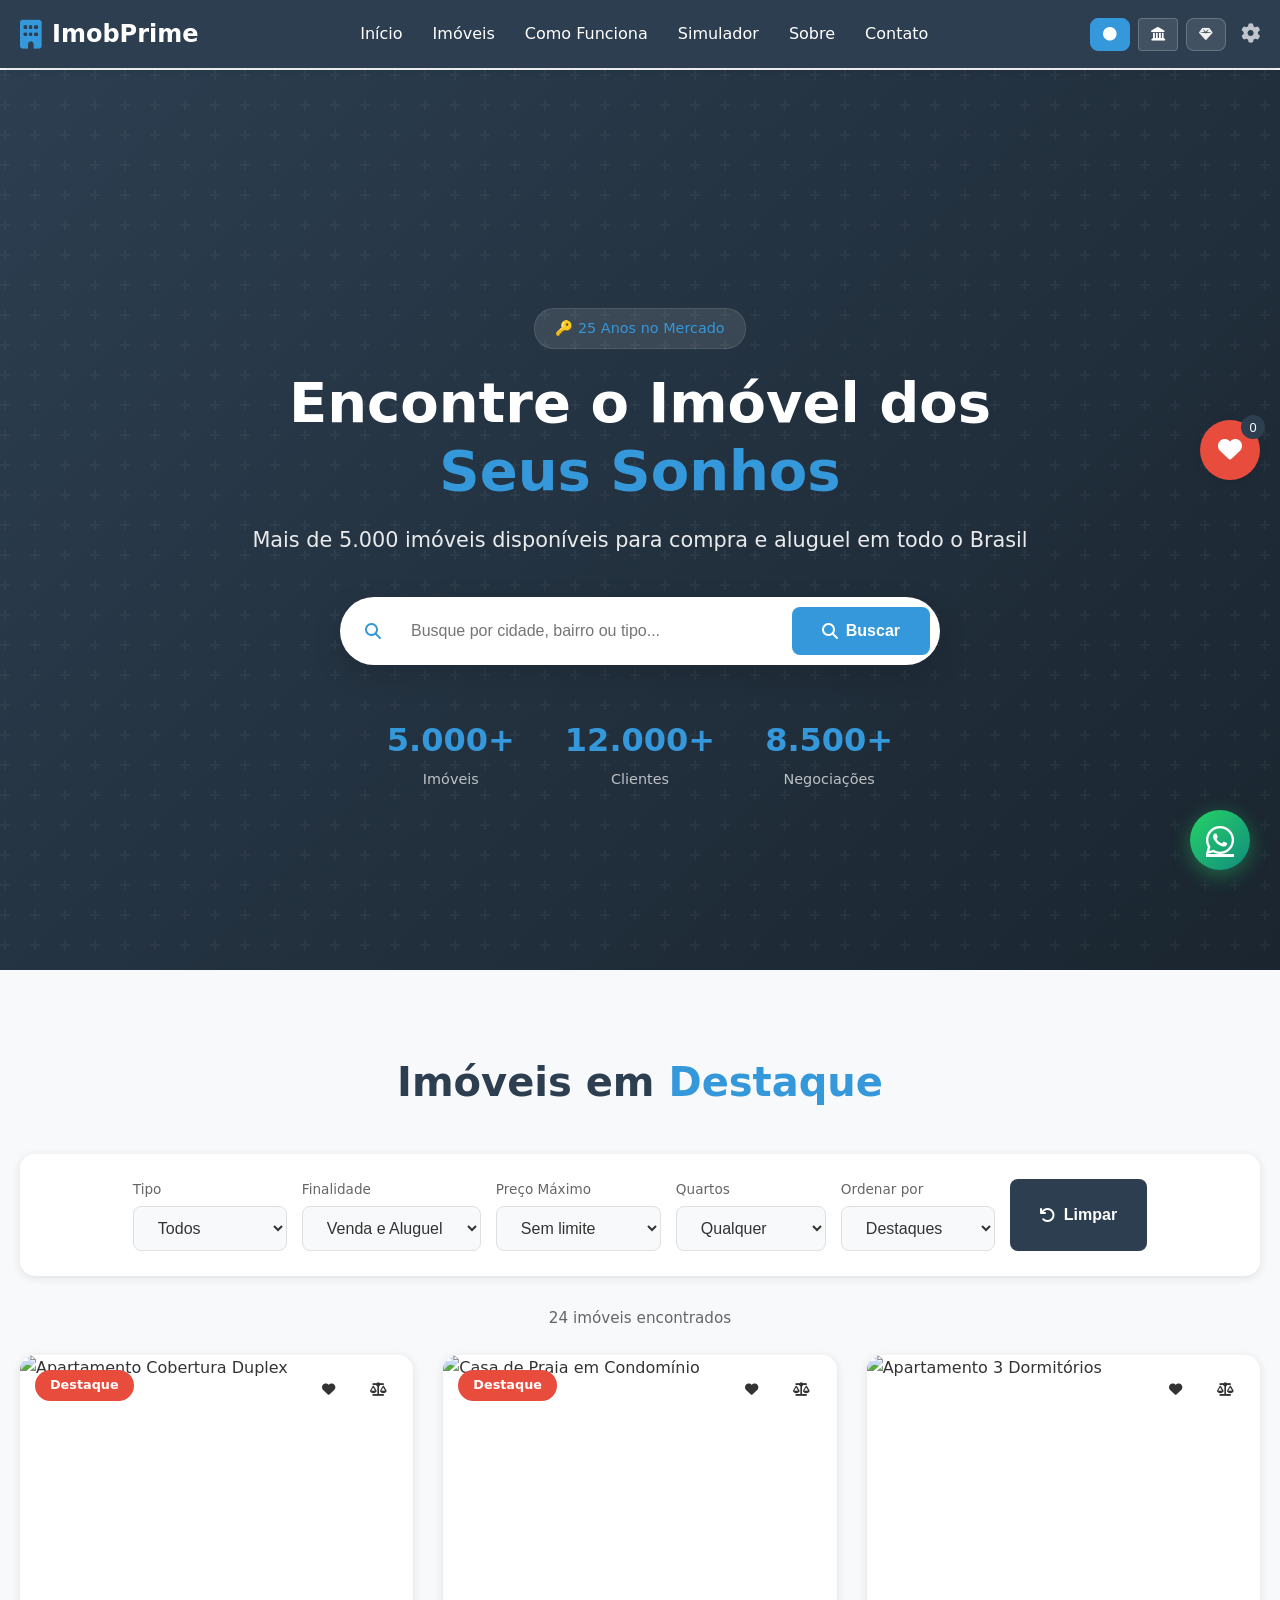
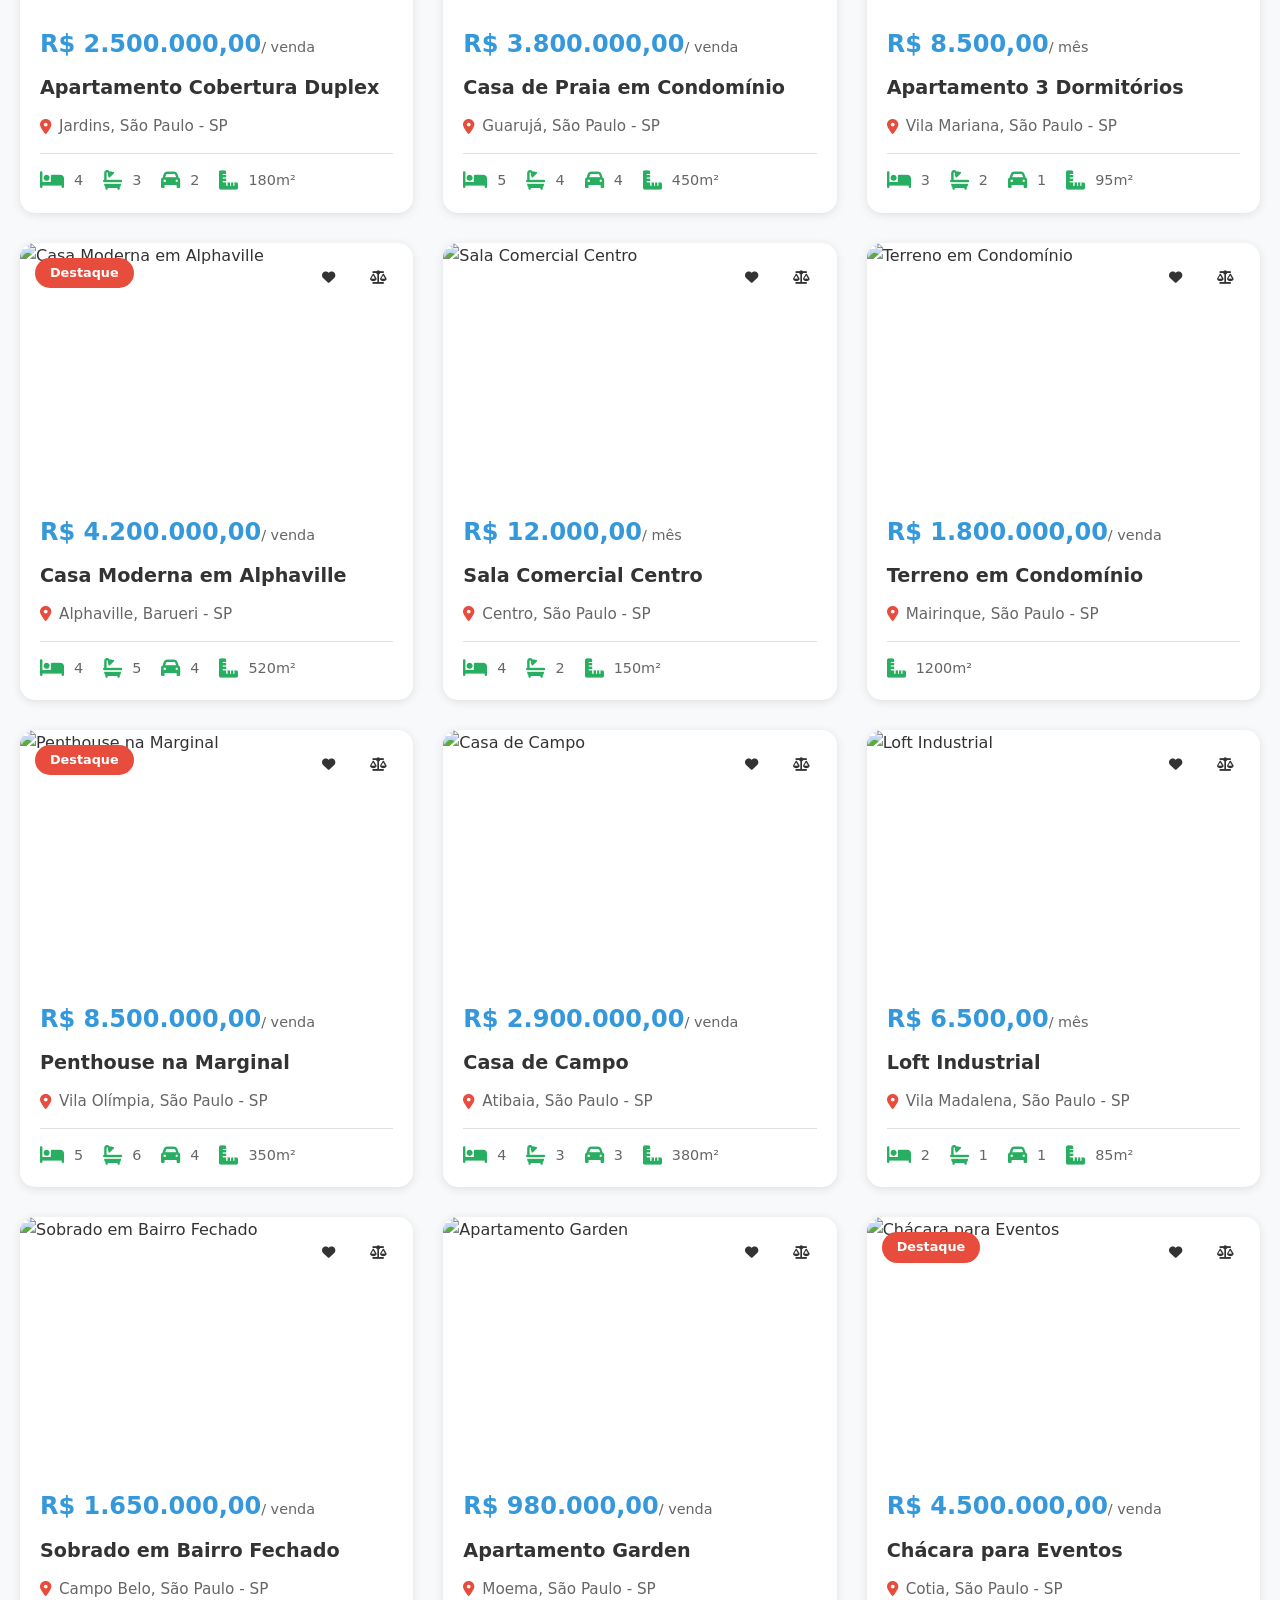
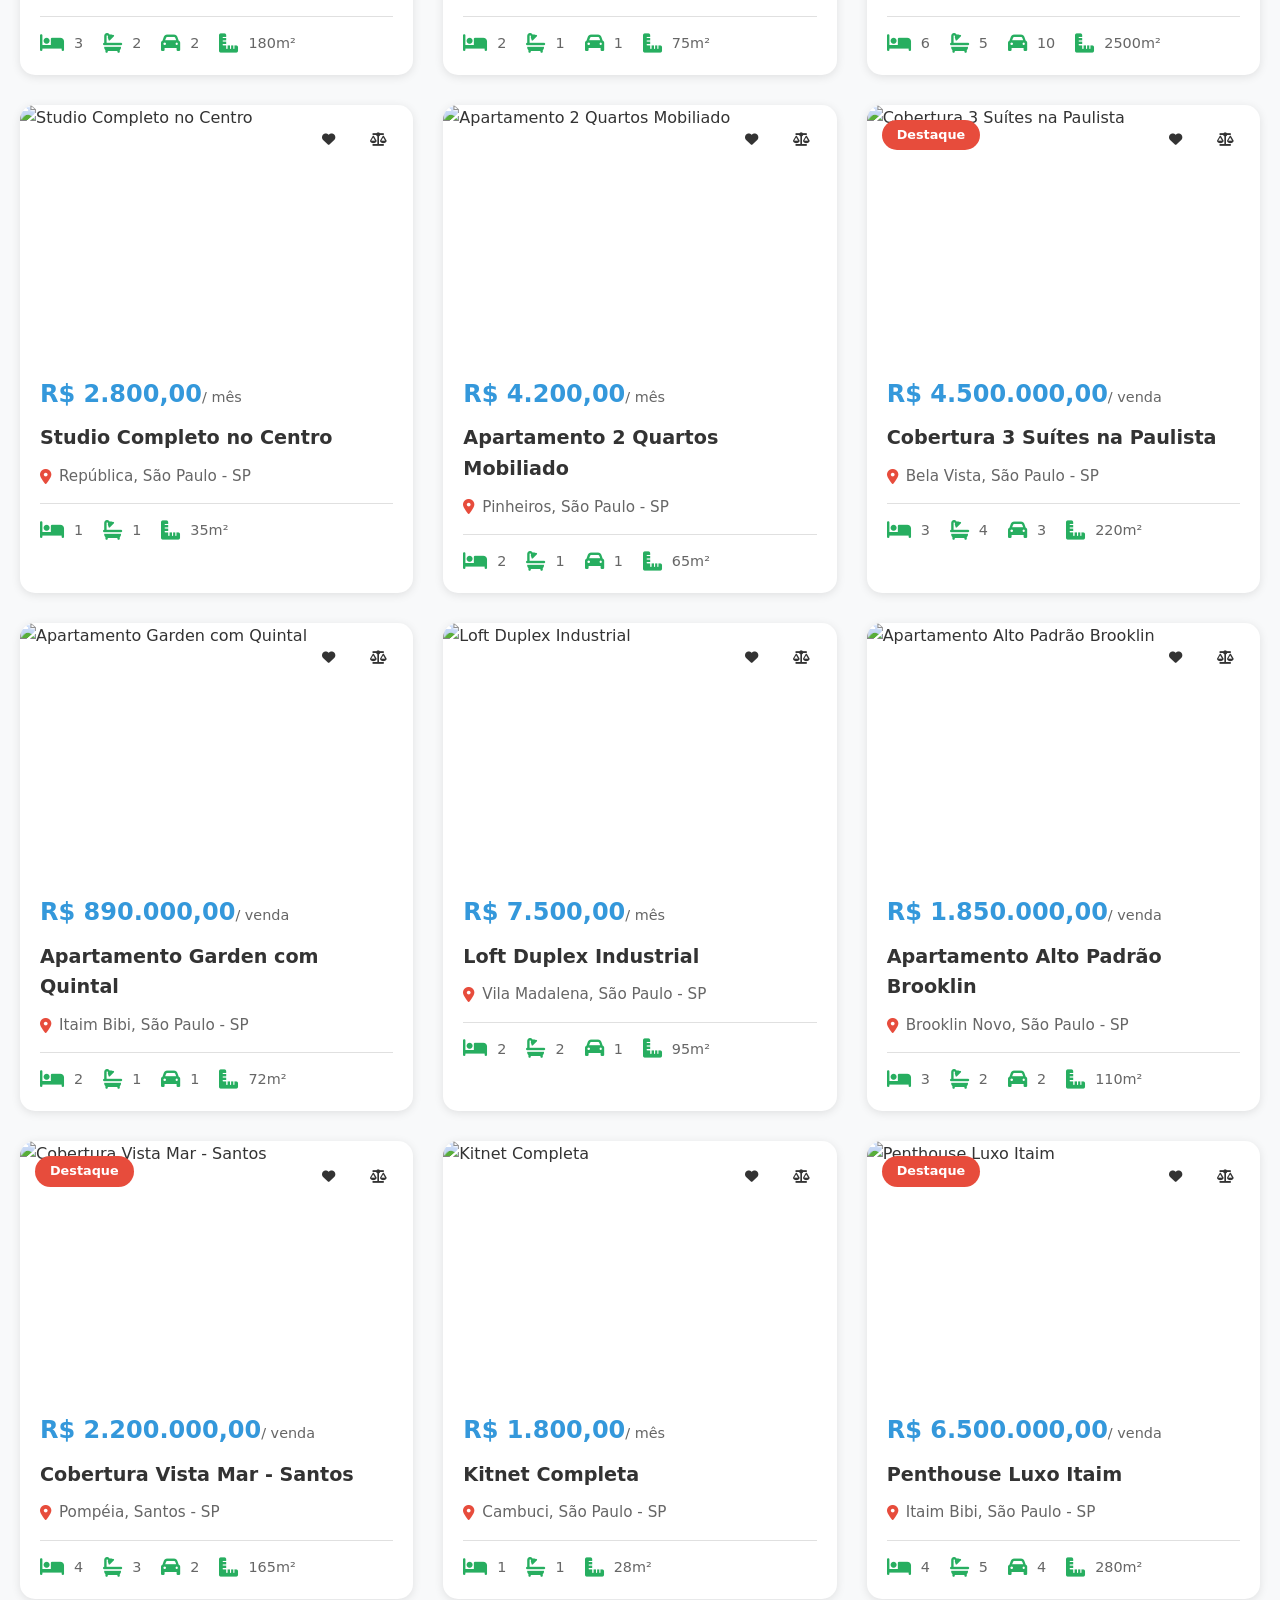
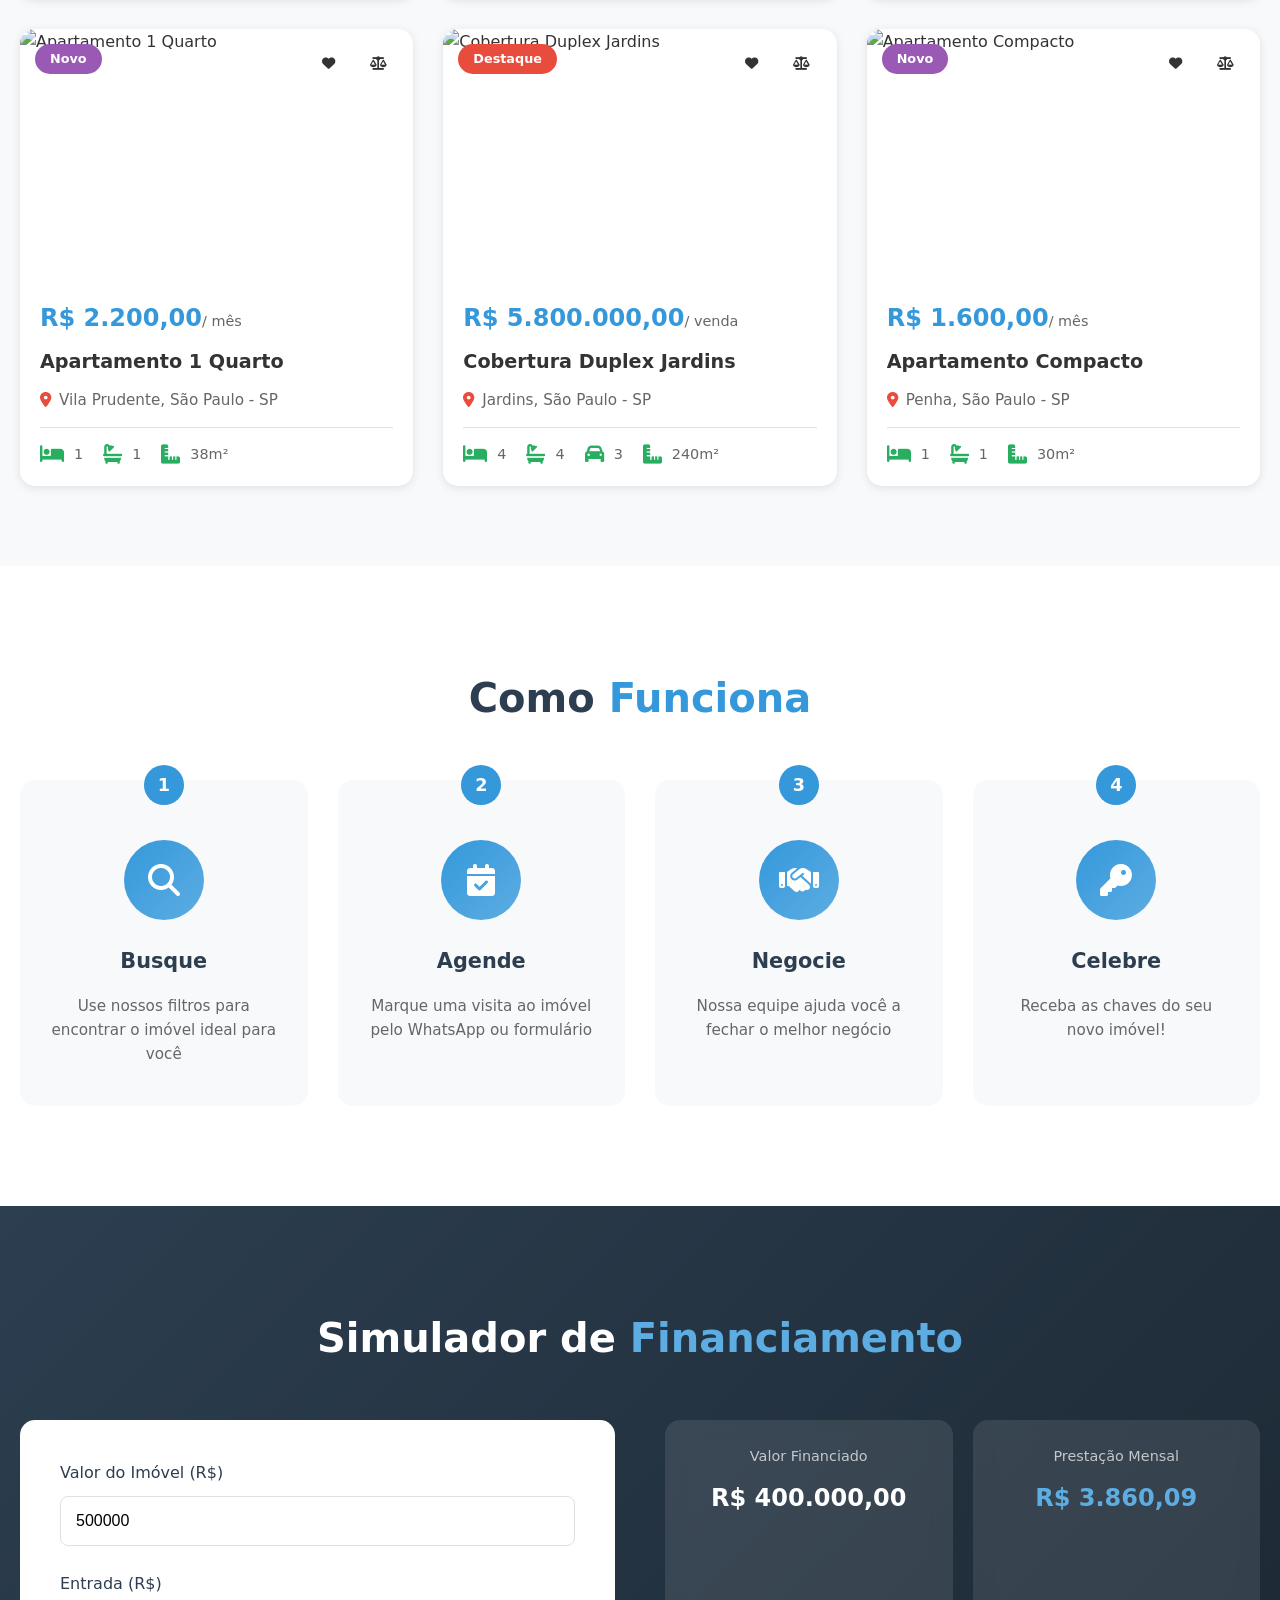
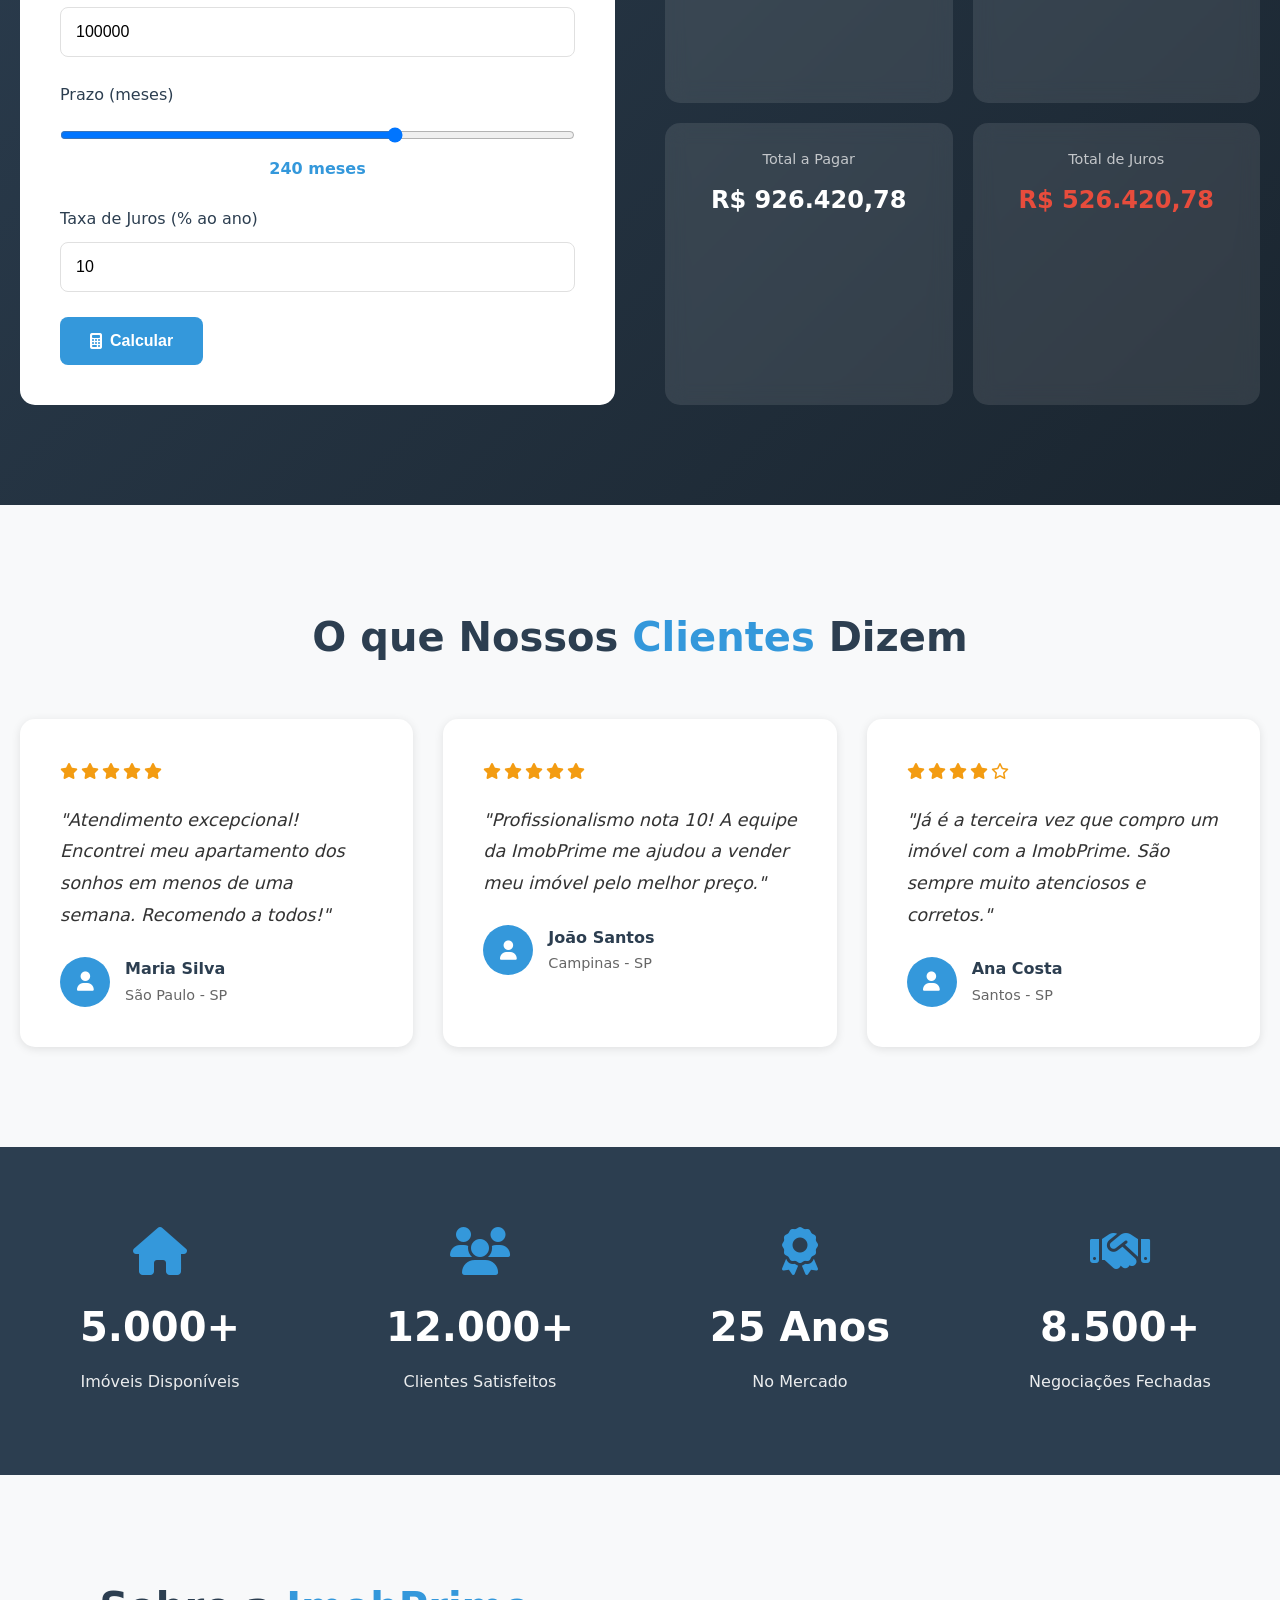
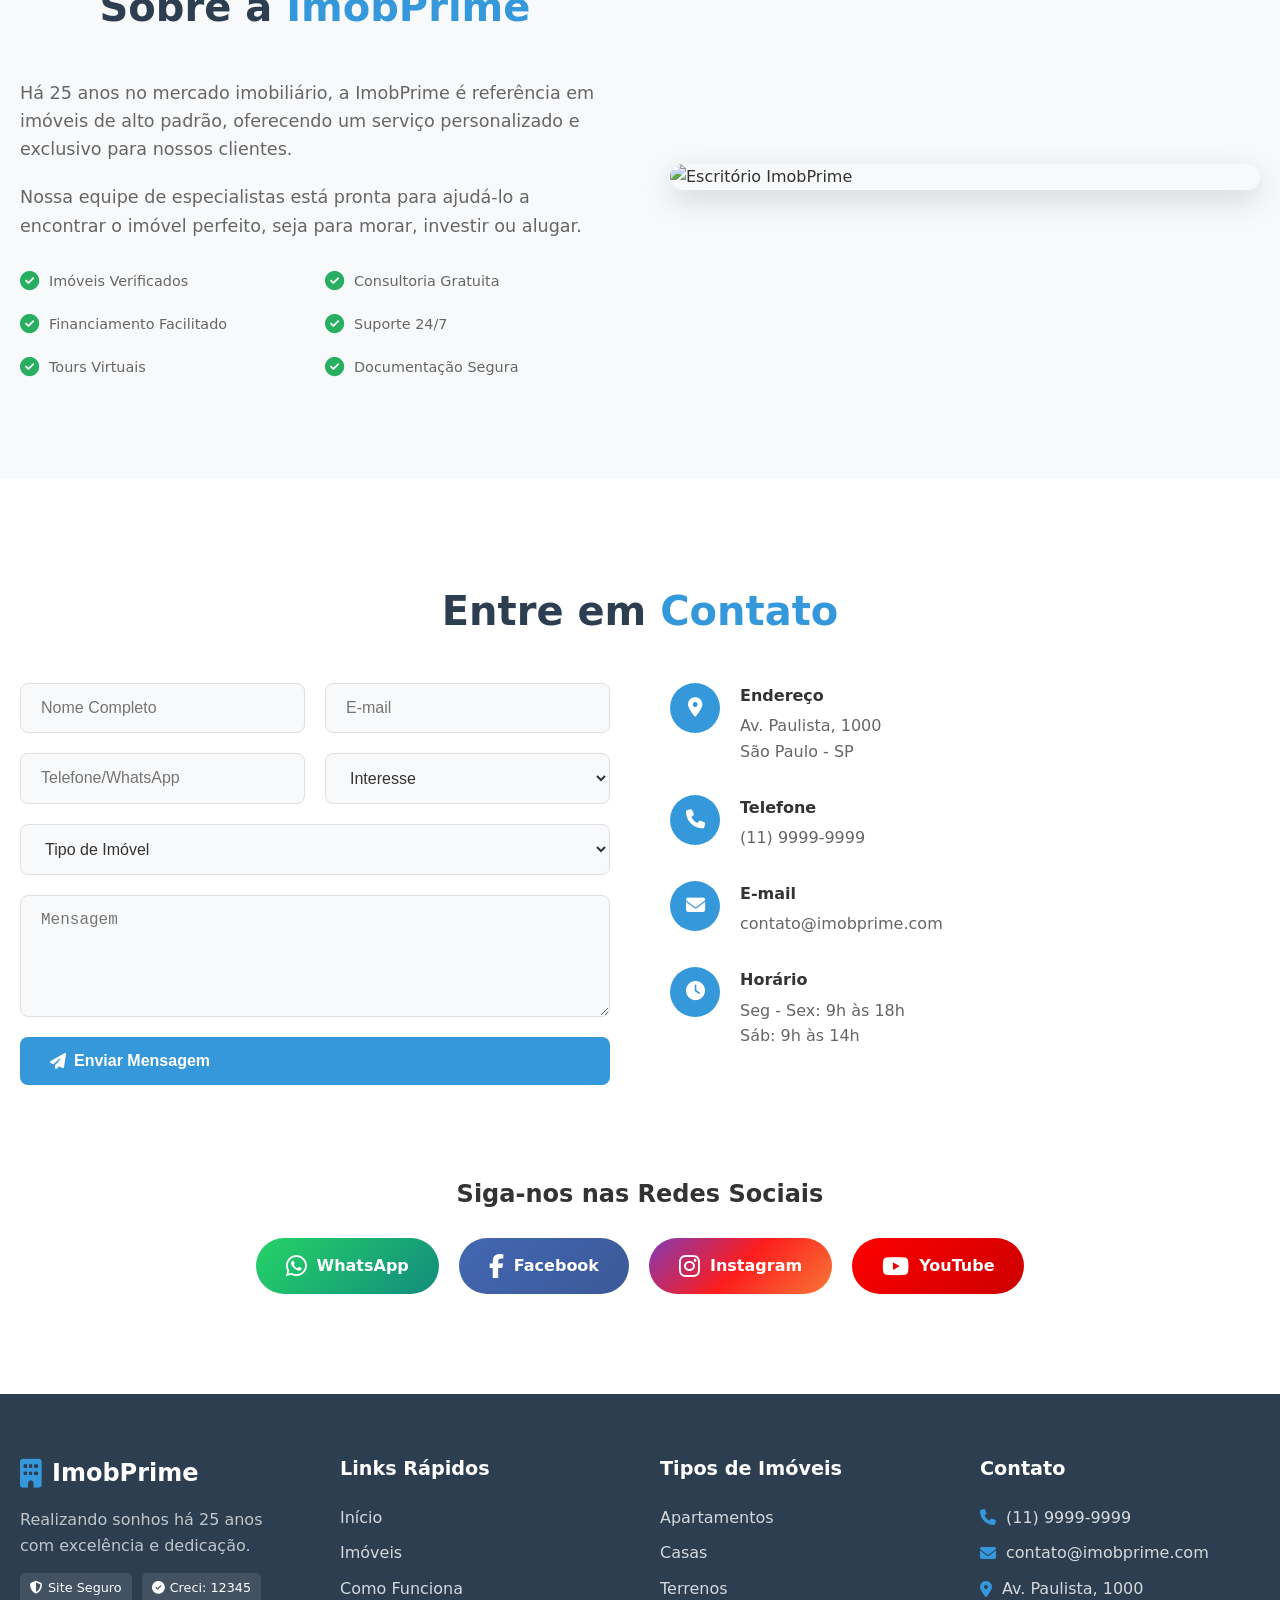
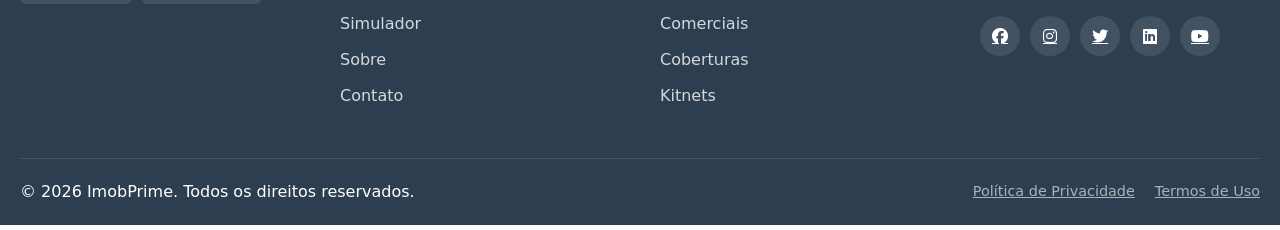
==== commit d48486c7: "Fix: carregar configurações do admin no site principal" ====
--- a/index.html
+++ b/index.html
@@ -18,7 +18,7 @@
         <div class="container header-content">
             <a href="#" class="logo">
                 <i class="fas fa-building"></i>
-                <span>ImobPrime</span>
+                <span id="companyName">ImobPrime</span>
             </a>
             <nav class="nav-menu" id="navMenu">
                 <a href="#home">Início</a>
@@ -459,7 +459,7 @@
                 <div class="footer-brand">
                     <a href="#" class="logo">
                         <i class="fas fa-building"></i>
-                        <span>ImobPrime</span>
+                        <span id="footerCompanyName">ImobPrime</span>
                     </a>
                     <p>Realizando sonhos há 25 anos com excelência e dedicação.</p>
                     <div class="footer-badges">
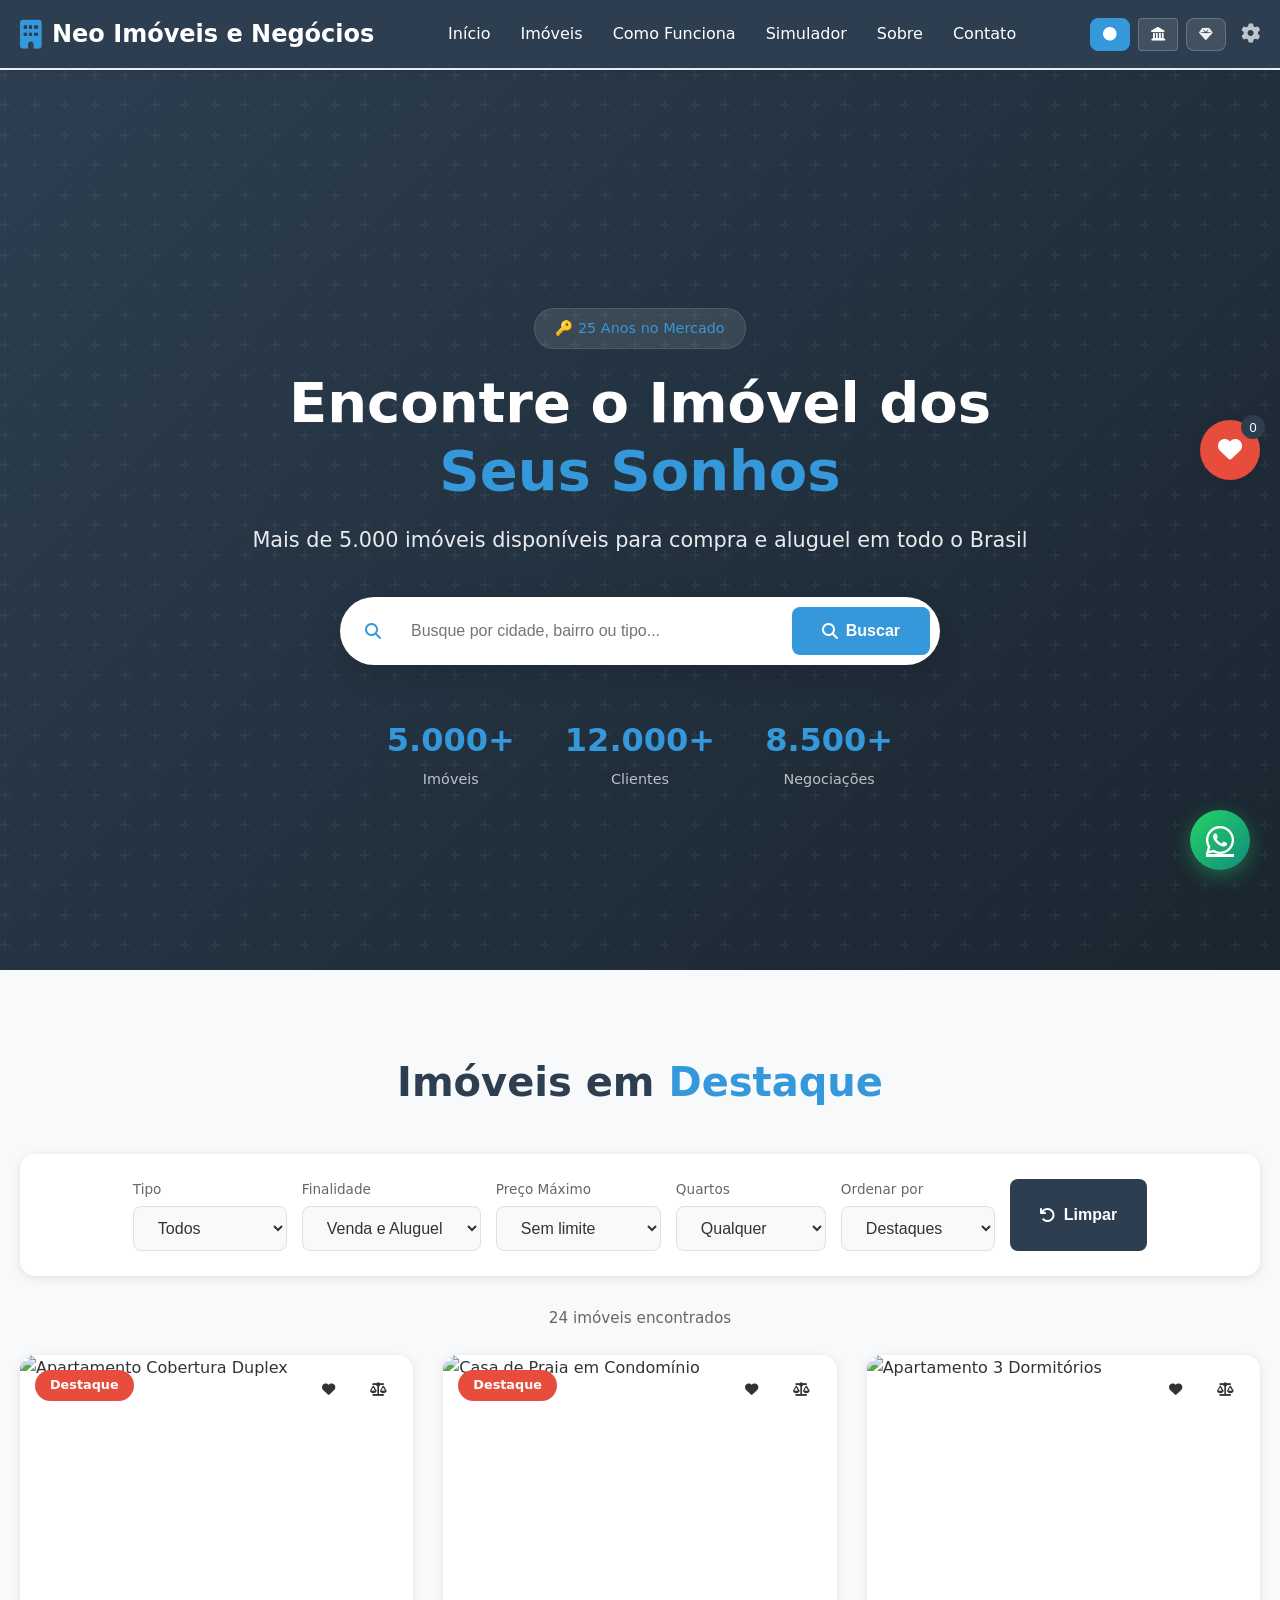
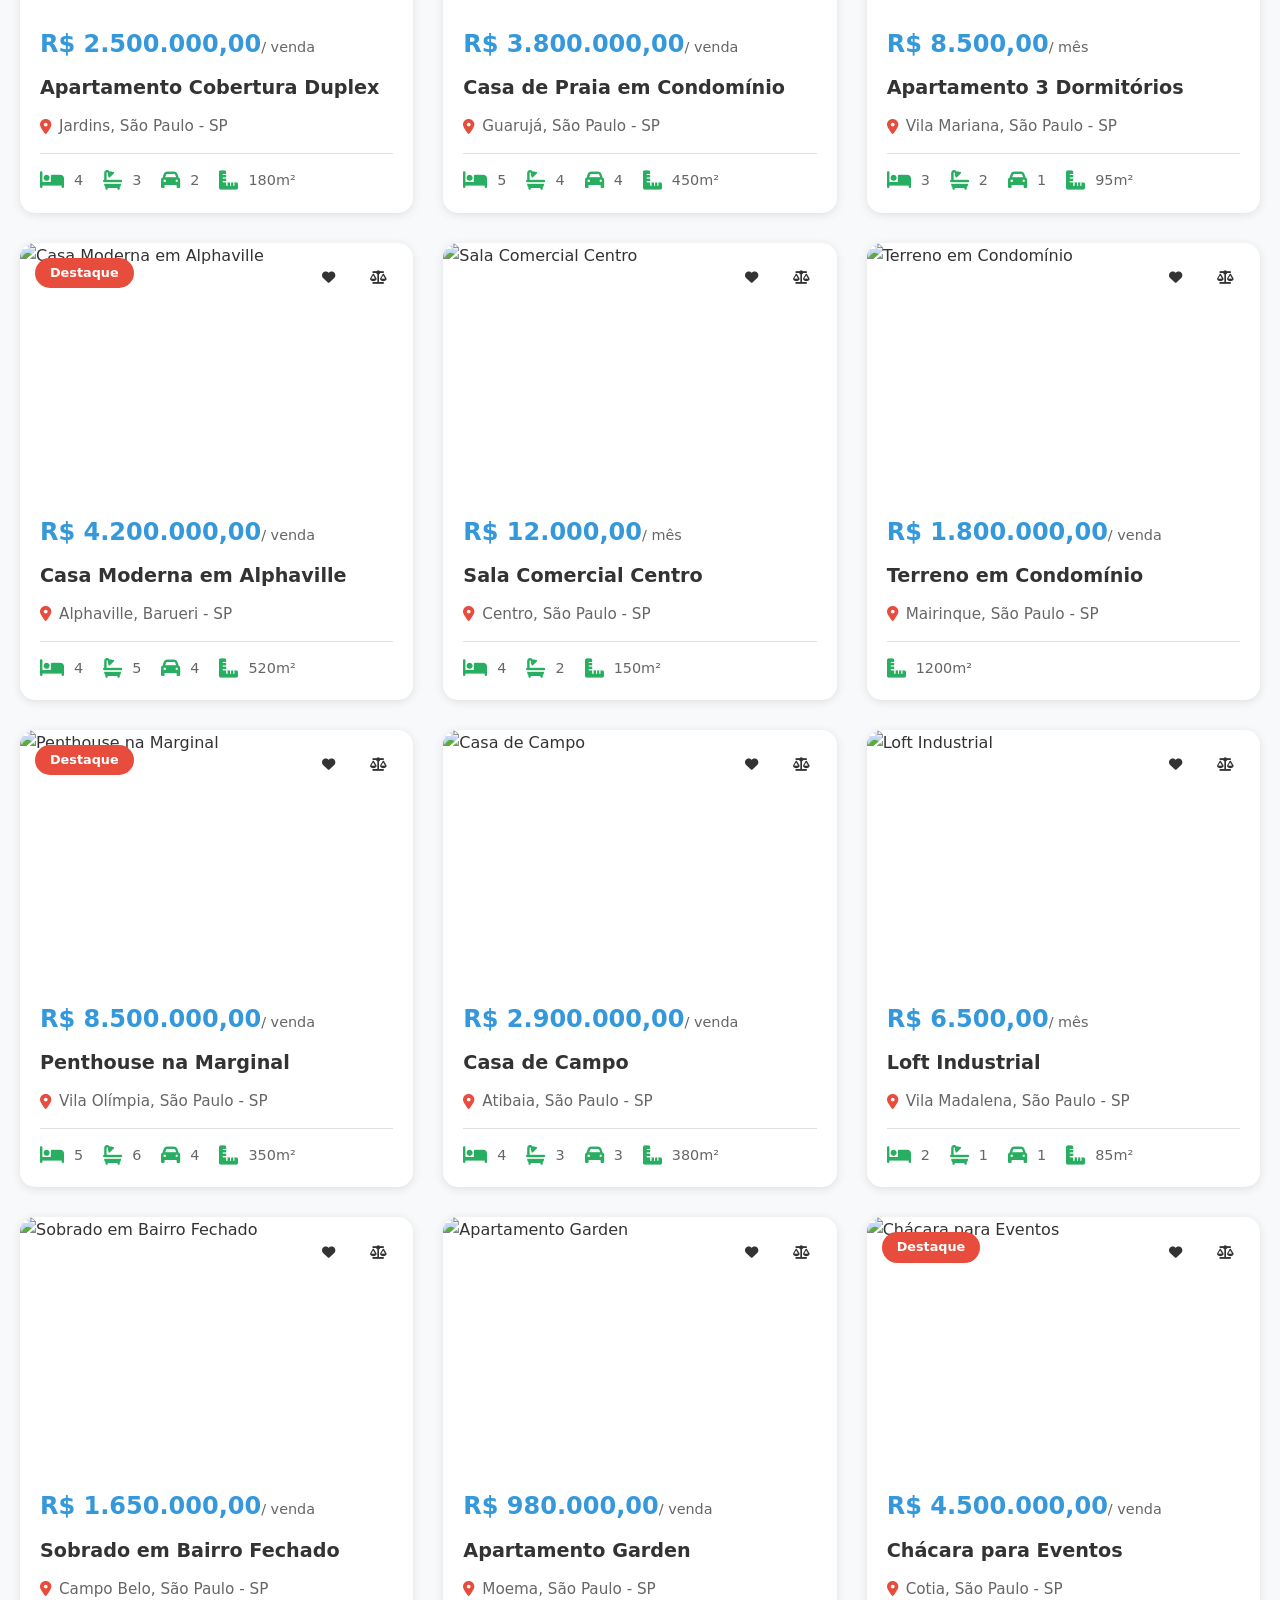
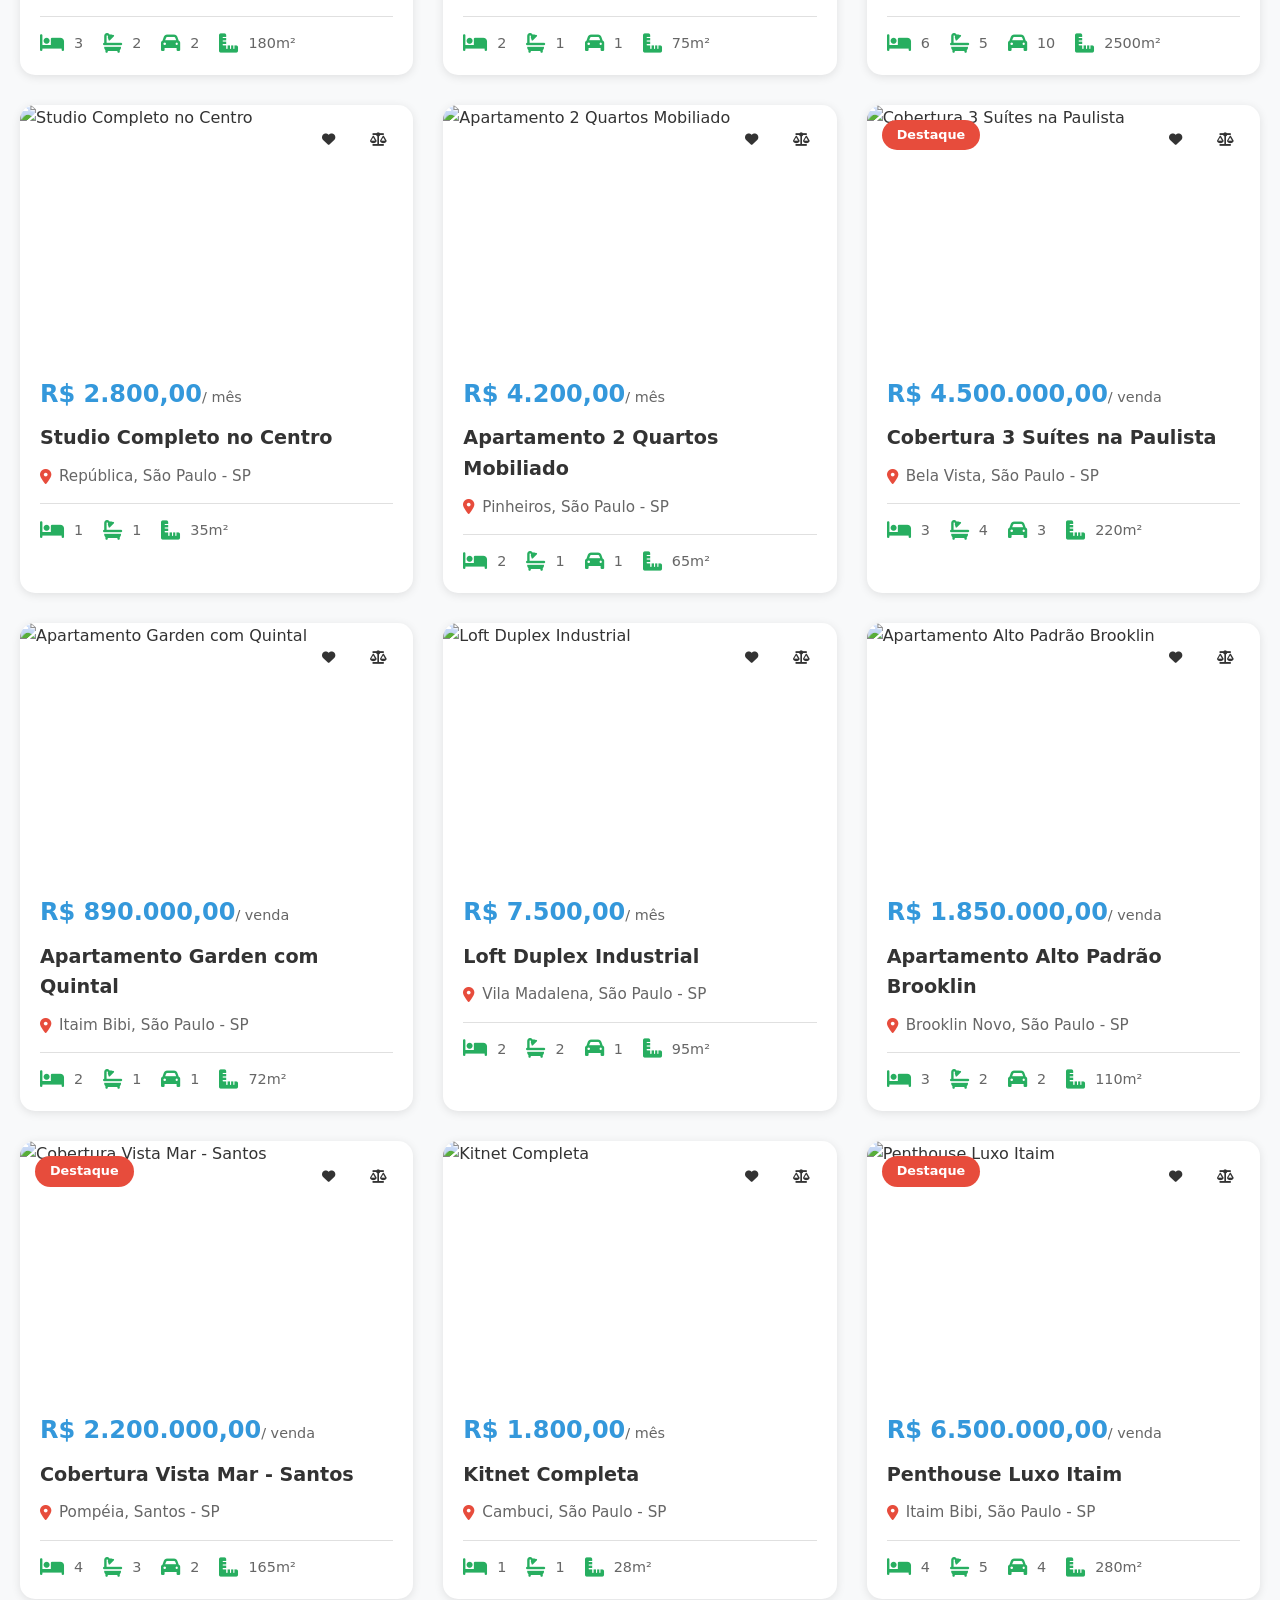
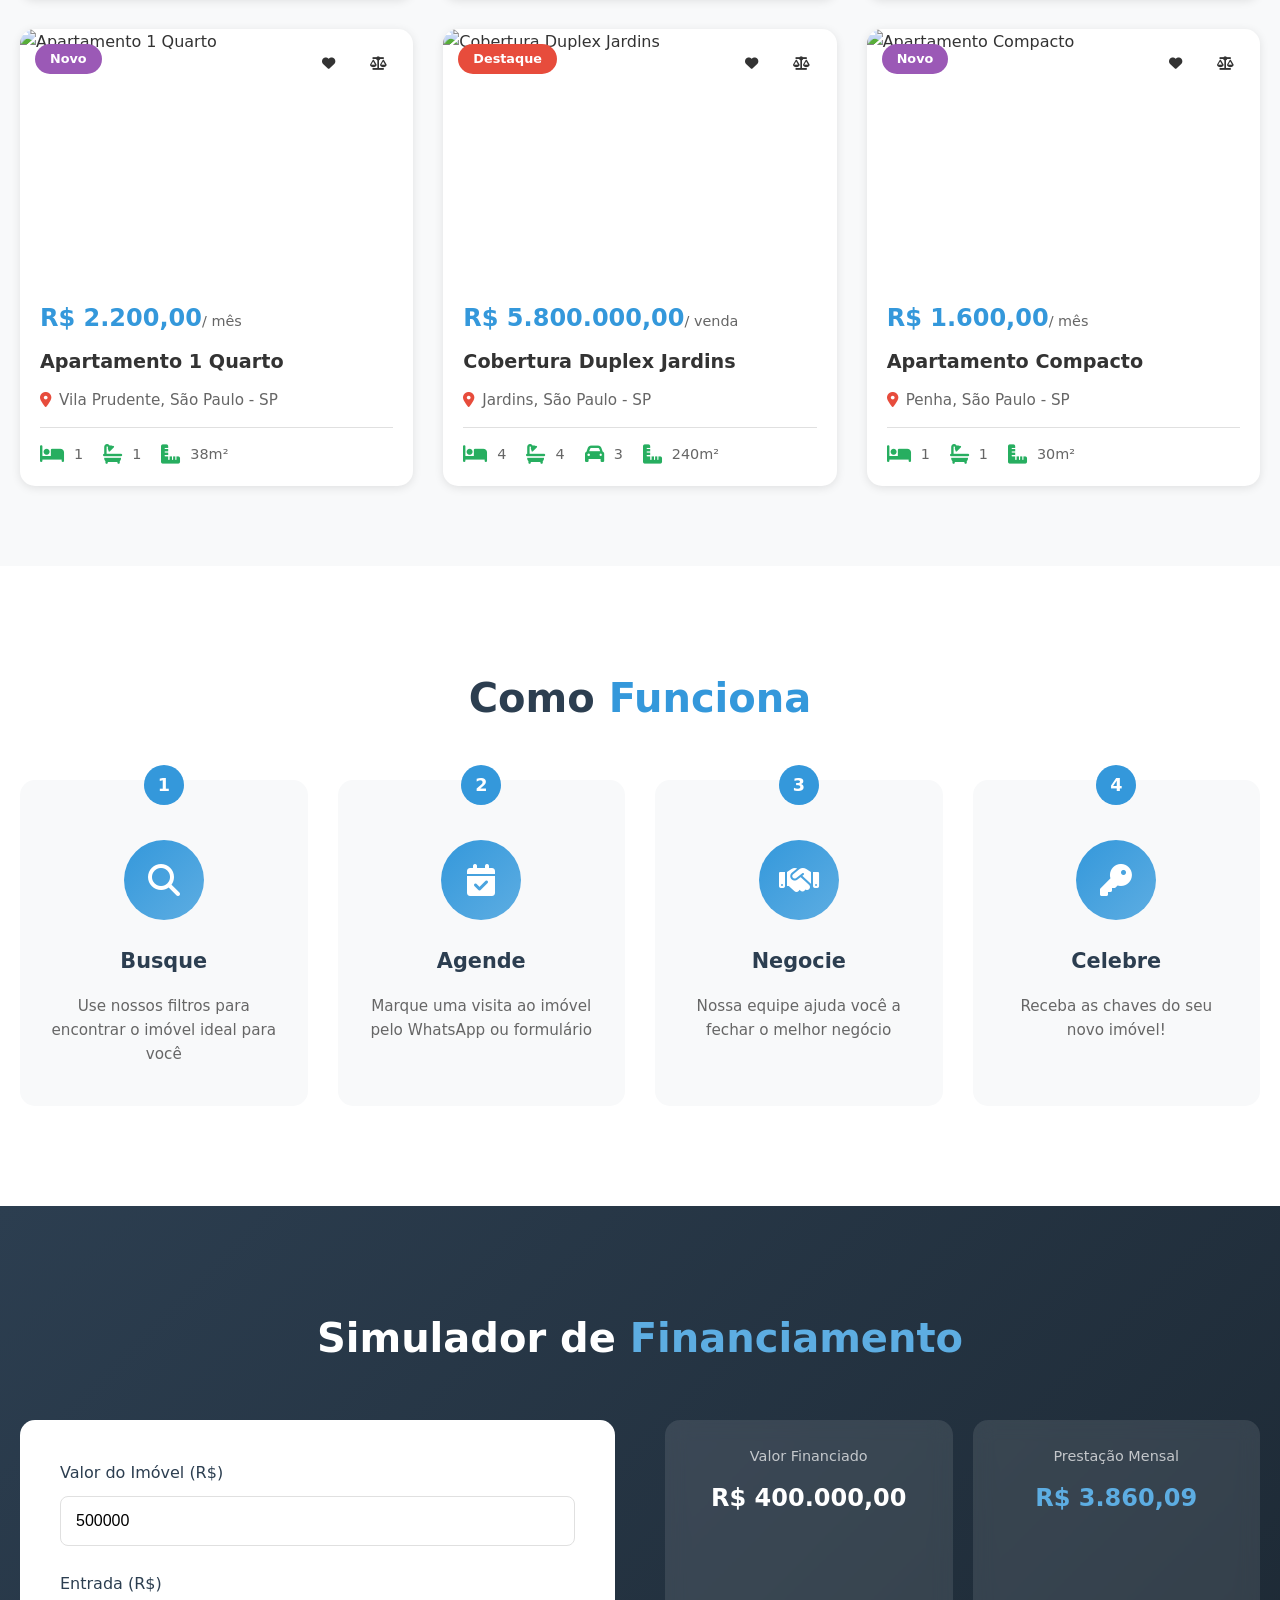
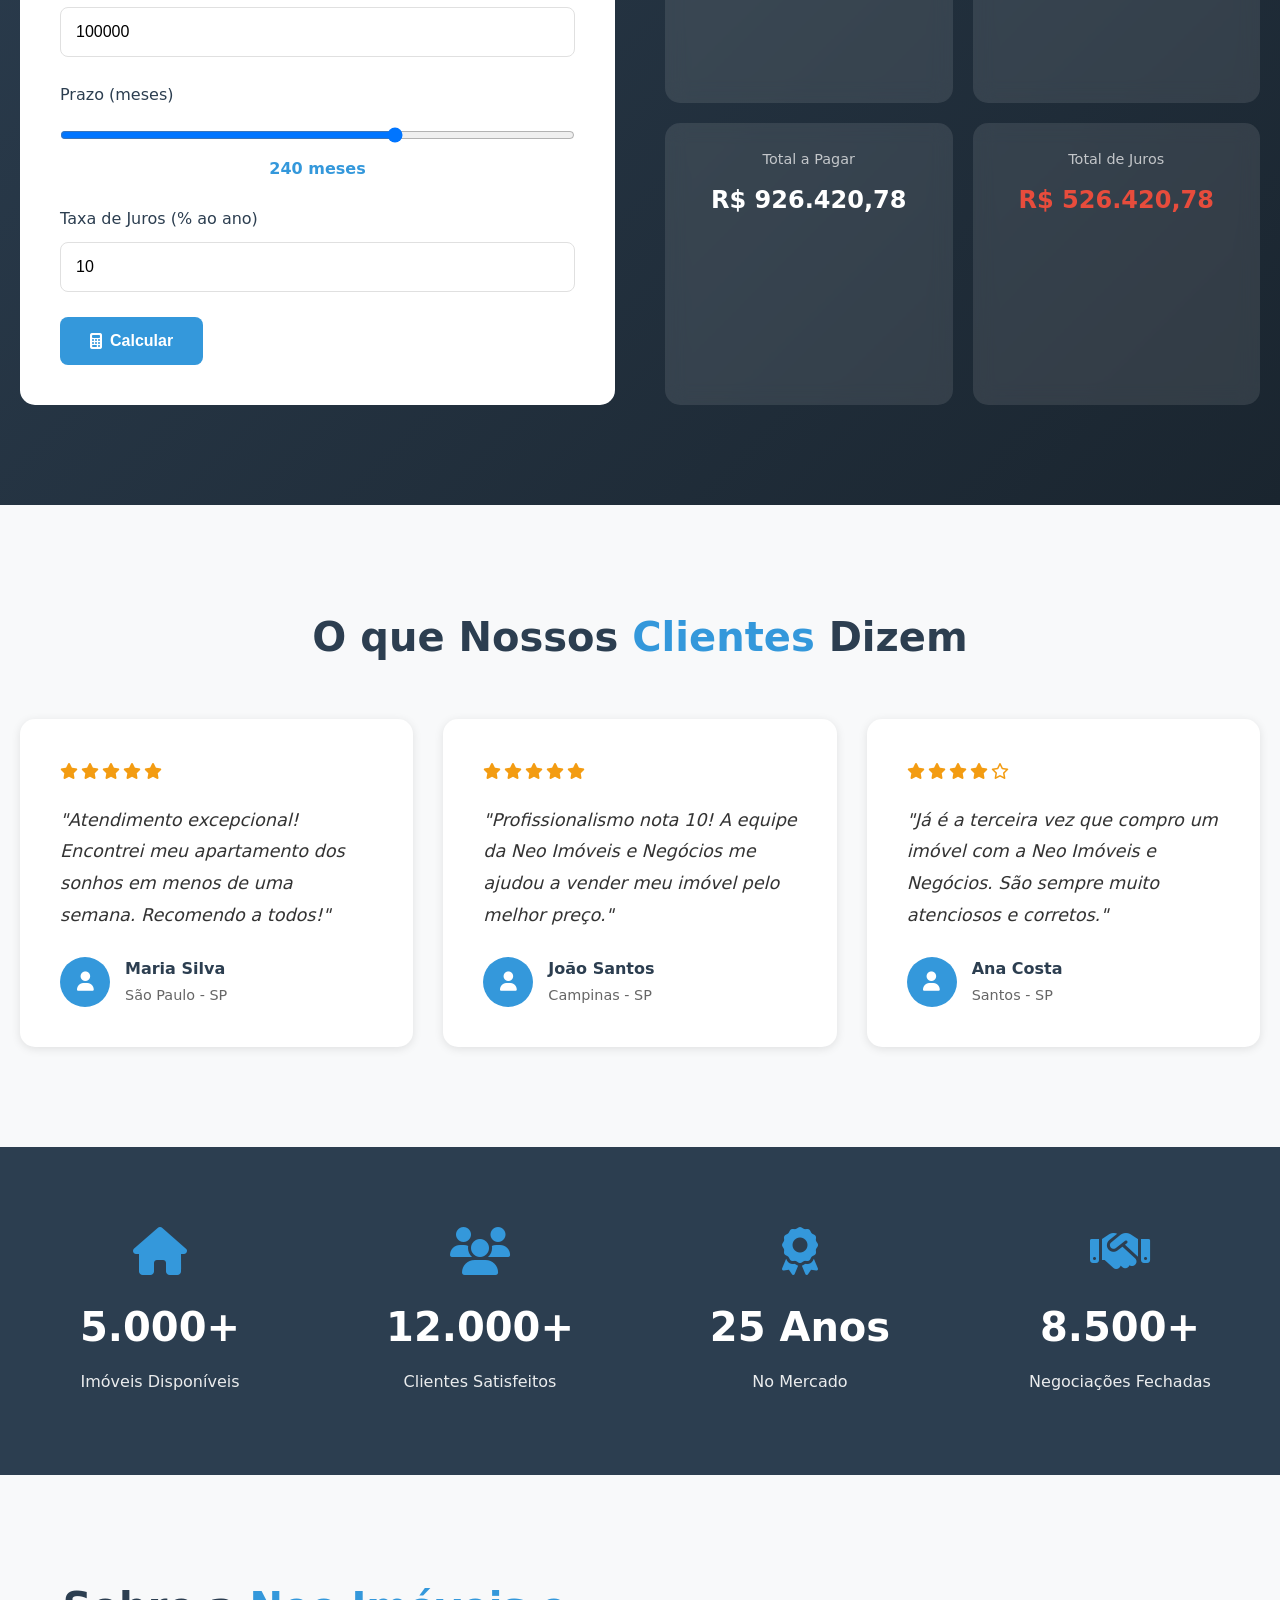
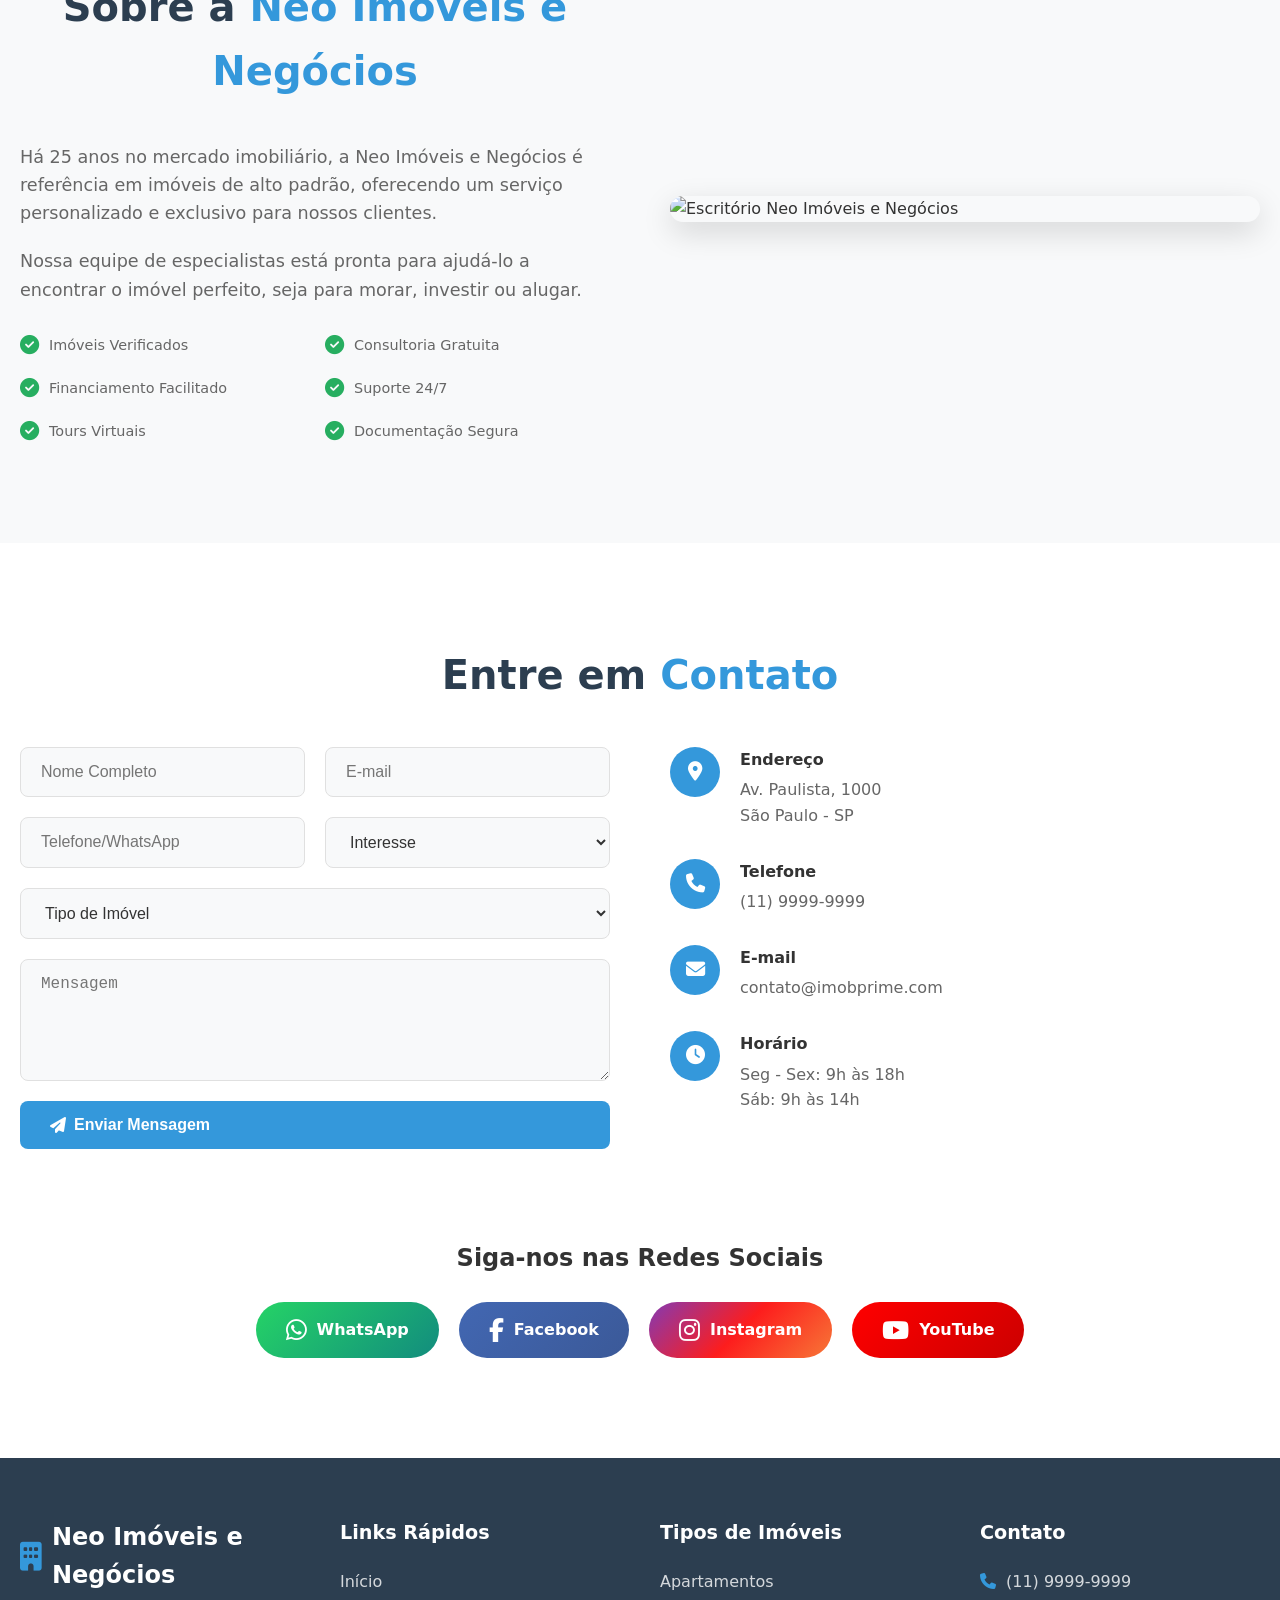
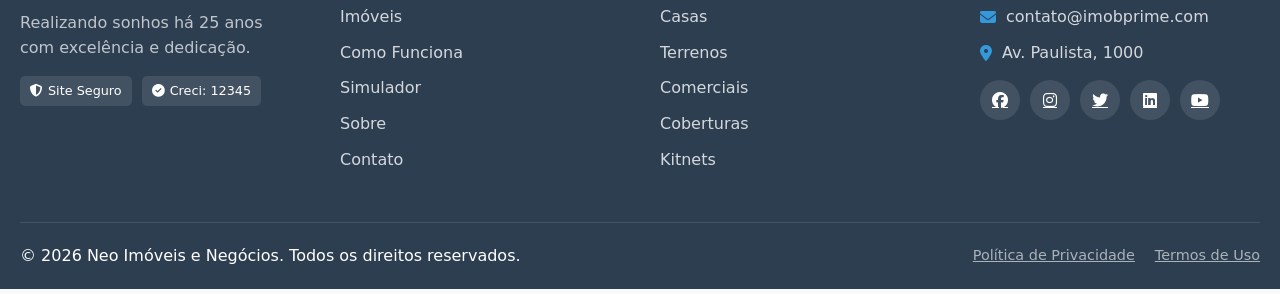
==== commit 60f74910: "Update all references from ImobPrime to Neo Imóveis e Negócios" ====
--- a/index.html
+++ b/index.html
@@ -3,9 +3,9 @@
 <head>
     <meta charset="UTF-8">
     <meta name="viewport" content="width=device-width, initial-scale=1.0">
-    <title>ImobPrime - Imóveis de Alto Padrão</title>
+    <title>Neo Imóveis e Negócios - Imóveis de Alto Padrão</title>
     <meta name="description" content="Encontre os melhores imóveis para compra e aluguel. Apartamentos, casas, terrenos e comerciais em São Paulo.">
-    <meta property="og:title" content="ImobPrime - Imóveis de Alto Padrão">
+    <meta property="og:title" content="Neo Imóveis e Negócios - Imóveis de Alto Padrão">
     <meta property="og:description" content="Mais de 5.000 imóveis disponíveis para compra e aluguel">
     <meta property="og:type" content="website">
     <link rel="stylesheet" href="css/styles.css">
@@ -18,7 +18,7 @@
         <div class="container header-content">
             <a href="#" class="logo">
                 <i class="fas fa-building"></i>
-                <span id="companyName">ImobPrime</span>
+                <span id="companyName">Neo Imóveis e Negócios</span>
             </a>
             <nav class="nav-menu" id="navMenu">
                 <a href="#home">Início</a>
@@ -267,7 +267,7 @@
                         <i class="fas fa-star"></i>
                         <i class="fas fa-star"></i>
                     </div>
-                    <p class="testimonial-text">"Profissionalismo nota 10! A equipe da ImobPrime me ajudou a vender meu imóvel pelo melhor preço."</p>
+                    <p class="testimonial-text">"Profissionalismo nota 10! A equipe da Neo Imóveis e Negócios me ajudou a vender meu imóvel pelo melhor preço."</p>
                     <div class="testimonial-author">
                         <div class="author-avatar">
                             <i class="fas fa-user"></i>
@@ -286,7 +286,7 @@
                         <i class="fas fa-star"></i>
                         <i class="fas fa-star-half-alt"></i>
                     </div>
-                    <p class="testimonial-text">"Já é a terceira vez que compro um imóvel com a ImobPrime. São sempre muito atenciosos e corretos."</p>
+                    <p class="testimonial-text">"Já é a terceira vez que compro um imóvel com a Neo Imóveis e Negócios. São sempre muito atenciosos e corretos."</p>
                     <div class="testimonial-author">
                         <div class="author-avatar">
                             <i class="fas fa-user"></i>
@@ -331,8 +331,8 @@
     <section class="about" id="sobre">
         <div class="container about-content">
             <div class="about-text">
-                <h2 class="section-title">Sobre a <span class="highlight">ImobPrime</span></h2>
-                <p>Há 25 anos no mercado imobiliário, a ImobPrime é referência em imóveis de alto padrão, oferecendo um serviço personalizado e exclusivo para nossos clientes.</p>
+                <h2 class="section-title">Sobre a <span class="highlight">Neo Imóveis e Negócios</span></h2>
+                <p>Há 25 anos no mercado imobiliário, a Neo Imóveis e Negócios é referência em imóveis de alto padrão, oferecendo um serviço personalizado e exclusivo para nossos clientes.</p>
                 <p>Nossa equipe de especialistas está pronta para ajudá-lo a encontrar o imóvel perfeito, seja para morar, investir ou alugar.</p>
                 <div class="features">
                     <div class="feature">
@@ -362,7 +362,7 @@
                 </div>
             </div>
             <div class="about-image">
-                <img src="https://images.unsplash.com/photo-1560518883-ce09059eeffa?w=600&q=80" alt="Escritório ImobPrime">
+                <img src="https://images.unsplash.com/photo-1560518883-ce09059eeffa?w=600&q=80" alt="Escritório Neo Imóveis e Negócios">
             </div>
         </div>
     </section>
@@ -459,7 +459,7 @@
                 <div class="footer-brand">
                     <a href="#" class="logo">
                         <i class="fas fa-building"></i>
-                        <span id="footerCompanyName">ImobPrime</span>
+                        <span id="footerCompanyName">Neo Imóveis e Negócios</span>
                     </a>
                     <p>Realizando sonhos há 25 anos com excelência e dedicação.</p>
                     <div class="footer-badges">
@@ -500,7 +500,7 @@
                 </div>
             </div>
             <div class="footer-bottom">
-                <p>&copy; <span id="currentYear">2024</span> ImobPrime. Todos os direitos reservados.</p>
+                <p>&copy; <span id="currentYear">2024</span> Neo Imóveis e Negócios. Todos os direitos reservados.</p>
                 <div class="footer-legal">
                     <a href="#">Política de Privacidade</a>
                     <a href="#">Termos de Uso</a>
